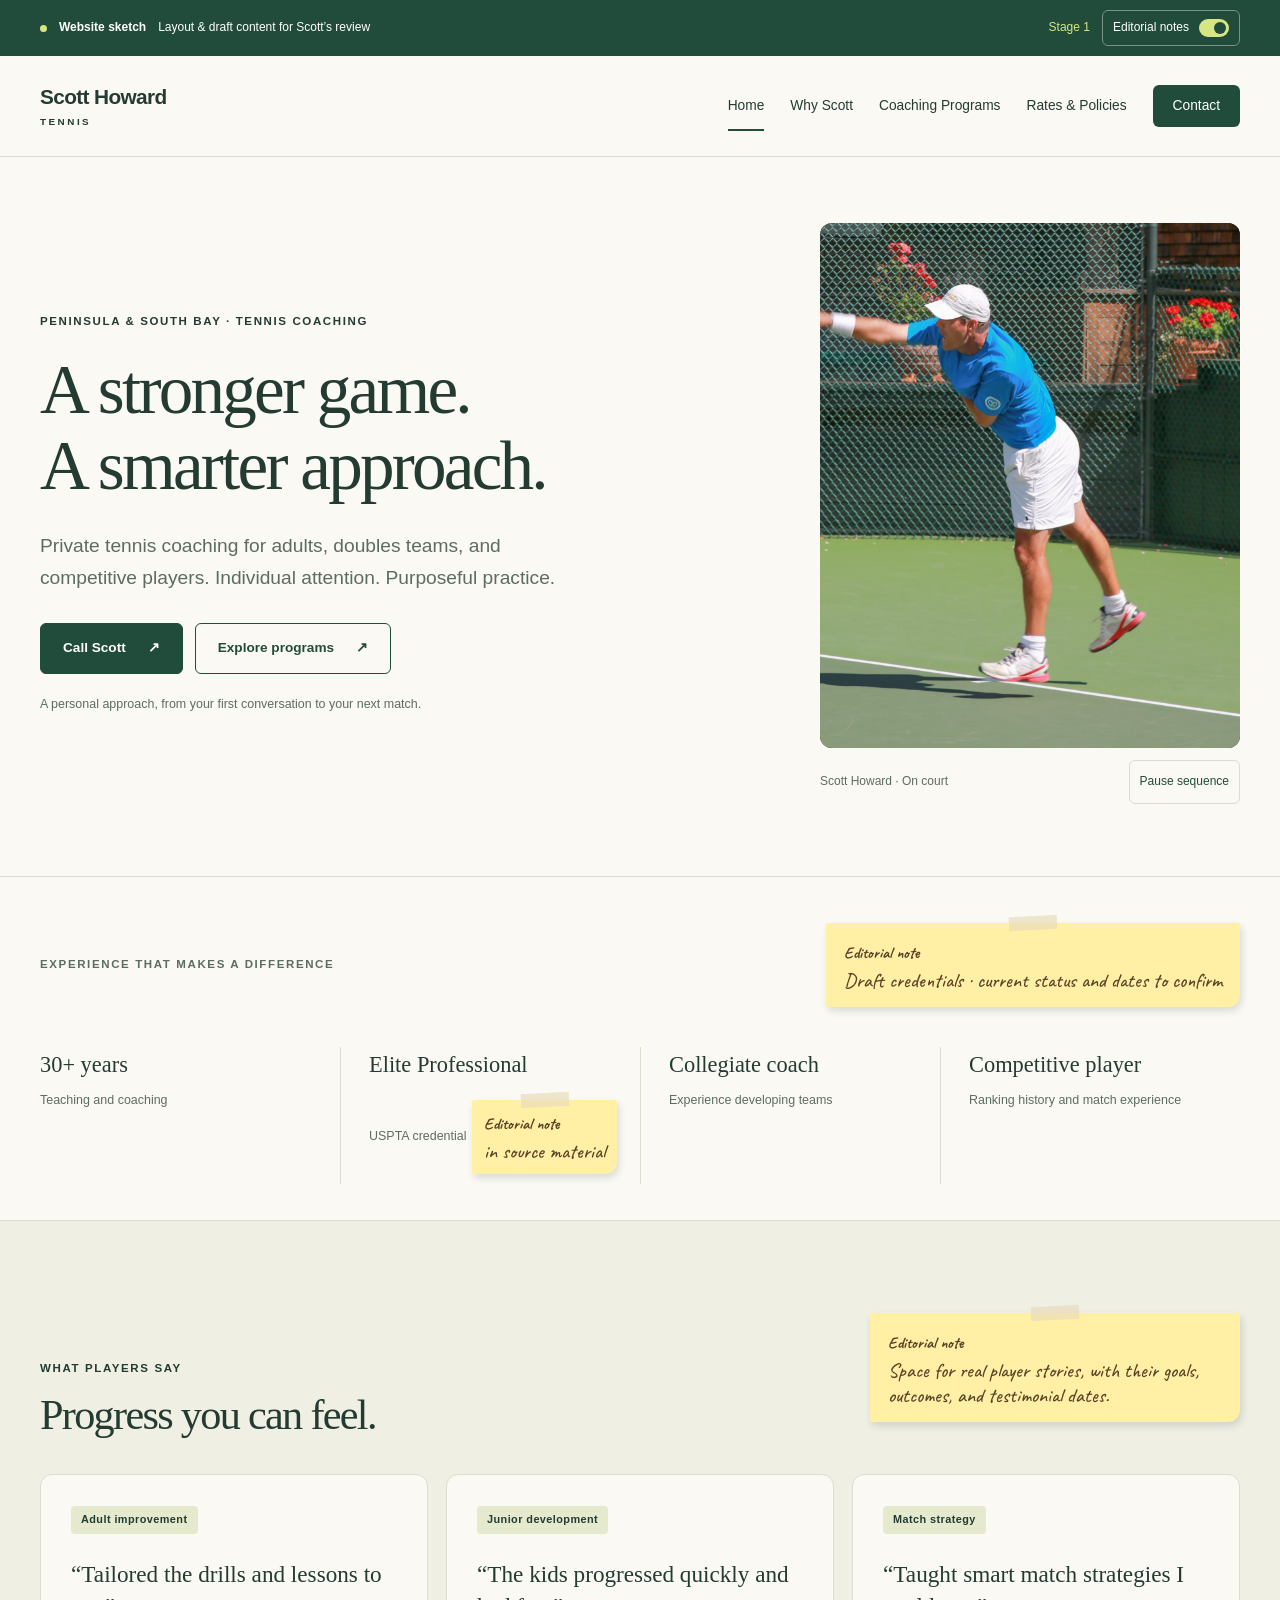
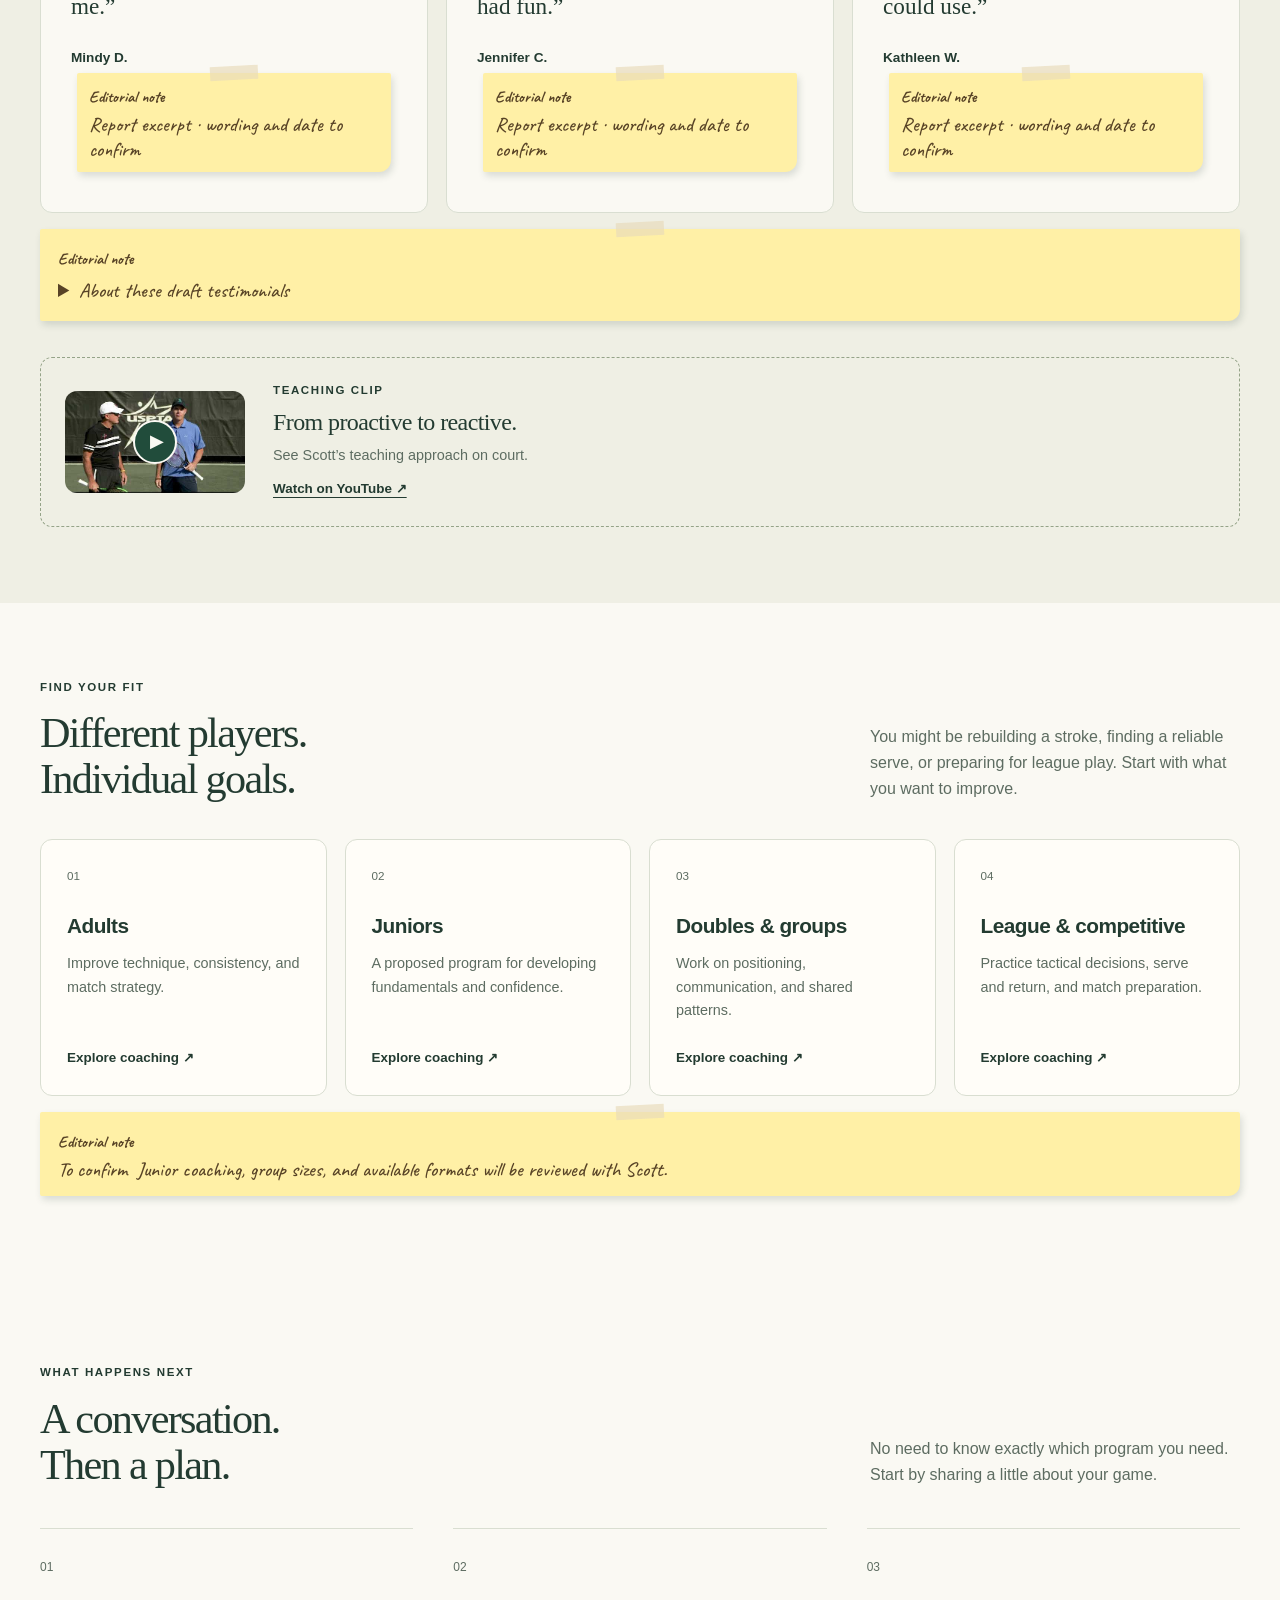
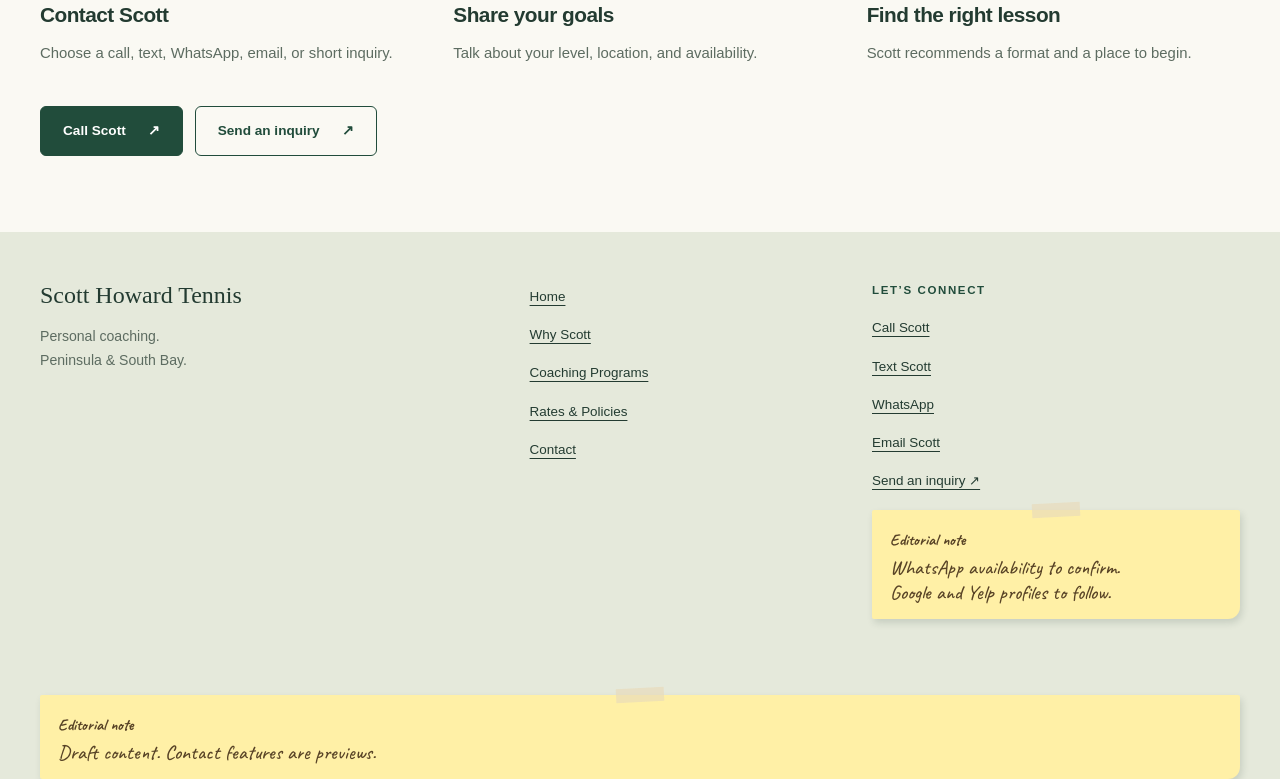
==== site/index.html @ 504ad5d6 "feat: add serve and coaching photo sequences" ====
<!doctype html>
<html lang="en">
<head>
  <meta charset="utf-8">
  <meta name="viewport" content="width=device-width, initial-scale=1">
  <meta name="robots" content="noindex, nofollow">
  <meta name="description" content="Layout preview for Scott Howard Tennis: personal coaching on the Peninsula and South Bay. Draft content for review.">
  <title>Home — Scott Howard Tennis · Preview</title>
  <link rel="icon" href="assets/favicon.svg" type="image/svg+xml">
  <link rel="stylesheet" href="assets/css/styles.css">
  <script src="assets/js/site.js" defer></script>
</head>
<body>
  <a class="skip-link" href="#main">Skip to content</a>
  <aside class="preview-banner" aria-label="Preview status"><div class="container"><span class="preview-dot" aria-hidden="true"></span><strong>Website sketch</strong><span>Layout & draft content for Scott’s review</span><span class="preview-phase">Stage 1</span><button class="editorial-toggle" type="button" aria-pressed="true" aria-label="Show editorial notes" hidden><span>Editorial notes</span><span class="toggle-track" aria-hidden="true"></span></button></div></aside>
  <header class="site-header"><div class="container header-layout"><a class="brand" href="index.html" aria-label="Scott Howard Tennis home"><span>Scott Howard<small>TENNIS</small></span></a><nav class="desktop-nav" aria-label="Main navigation"><a href="index.html" aria-current="page">Home</a><a href="why-scott.html">Why Scott</a><a href="coaching-programs.html">Coaching Programs</a><a href="rates-and-policies.html">Rates & Policies</a><a href="contact.html">Contact</a></nav><details class="mobile-menu"><summary>Menu <span aria-hidden="true">☰</span></summary><nav aria-label="Mobile navigation"><a href="index.html" aria-current="page">Home</a><a href="why-scott.html">Why Scott</a><a href="coaching-programs.html">Coaching Programs</a><a href="rates-and-policies.html">Rates & Policies</a><a href="contact.html">Contact</a></nav></details></div></header>
  <main id="main">
<section class="hero"><div class="container hero-grid"><div class="hero-copy"><p class="eyebrow">Peninsula & South Bay · Tennis coaching</p><h1>A stronger game.<br>A smarter approach.</h1><p class="lead">Private tennis coaching for adults, doubles teams, and competitive players. Individual attention. Purposeful practice.</p><div class="button-row"><a class="button" href="tel:+16502813680">Call Scott<span aria-hidden="true">↗</span></a><a class="button button-secondary" href="coaching-programs.html">Explore programs<span aria-hidden="true">↗</span></a></div><p class="hero-caption">A personal approach, from your first conversation to your next match.</p></div><figure class="photo photo-sequence hero-photo" data-photo-sequence>
  <div class="image-window" role="img" aria-label="Four-photo sequence of Scott Howard’s tennis serve on an outdoor court">
    <img class="is-active" src="assets/images/serve-1.jpg" alt="" aria-hidden="true" width="2148" height="2400" fetchpriority="high">
    <img src="assets/images/serve-2a.jpg" alt="" aria-hidden="true" width="1640" height="2400">
    <img src="assets/images/serve-3.jpg" alt="" aria-hidden="true" width="1838" height="2400">
    <img src="assets/images/serve-4.jpg" alt="" aria-hidden="true" width="2047" height="2400">
  </div>
  <figcaption><span>Scott Howard · On court</span><button class="sequence-toggle" type="button" hidden>Pause sequence</button></figcaption>
</figure></div></section>
<section class="authority-section"><div class="container"><div class="section-heading compact"><p class="eyebrow">Experience that makes a difference</p><p data-editorial-note class="muted small">Draft credentials · current status and dates to confirm</p></div><div class="authority-grid"><div><span class="authority-value">30+ years</span><p>Teaching and coaching</p></div><div><span class="authority-value">Elite Professional</span><p>USPTA credential<span data-editorial-note> in source material</span></p></div><div><span class="authority-value">Collegiate coach</span><p>Experience developing teams</p></div><div><span class="authority-value">Competitive player</span><p>Ranking history and match experience</p></div></div></div></section>
<section class="section section-tinted"><div class="container"><div class="section-heading"><div><p class="eyebrow">What players say</p><h2>Progress you can feel.</h2></div><p data-editorial-note>Space for real player stories, with their goals, outcomes, and testimonial dates.</p></div><div class="card-grid testimonial-grid"><figure class="quote-card"><span class="tag">Adult improvement</span><blockquote>“Tailored the drills and lessons to me.”</blockquote><figcaption>Mindy D. <span data-editorial-note>Report excerpt · wording and date to confirm</span></figcaption></figure><figure class="quote-card"><span class="tag">Junior development</span><blockquote>“The kids progressed quickly and had fun.”</blockquote><figcaption>Jennifer C. <span data-editorial-note>Report excerpt · wording and date to confirm</span></figcaption></figure><figure class="quote-card"><span class="tag">Match strategy</span><blockquote>“Taught smart match strategies I could use.”</blockquote><figcaption>Kathleen W. <span data-editorial-note>Report excerpt · wording and date to confirm</span></figcaption></figure></div><details data-editorial-note class="review-details"><summary>About these draft testimonials</summary><p>These short examples come from the report’s suggested layout. Confirm the original wording, attribution, permission, and dates before publishing them as testimonials. Full stories can be added here.</p></details><section class="video-feature" aria-label="Teaching clip"><div class="video-frame"><a class="video-launch" href="https://www.youtube.com/watch?v=KXY-ha_yjQA" data-video-id="KXY-ha_yjQA" data-video-title="Proactive to reactive — Scott Howard" aria-label="Play Proactive to reactive — Scott Howard"><img src="assets/images/proactive-to-reactive.jpg" alt="" width="480" height="360" loading="lazy"><span class="video-play" aria-hidden="true">▶</span></a></div><div class="video-copy"><p class="eyebrow">Teaching clip</p><h3>From proactive to reactive.</h3><p>See Scott’s teaching approach on court.</p><a class="text-link" href="https://www.youtube.com/watch?v=KXY-ha_yjQA">Watch on YouTube ↗</a></div></section></div></section>
<section class="section"><div class="container"><div class="section-heading"><div><p class="eyebrow">Find your fit</p><h2>Different players.<br>Individual goals.</h2></div><p>You might be rebuilding a stroke, finding a reliable serve, or preparing for league play. Start with what you want to improve.</p></div><div class="card-grid audience-grid"><a class="audience-card" href="coaching-programs.html#adults"><span class="card-number">01</span><h3>Adults</h3><p>Improve technique, consistency, and match strategy.</p><span class="text-link">Explore coaching <span aria-hidden="true">↗</span></span></a><a class="audience-card" href="coaching-programs.html#juniors"><span class="card-number">02</span><h3>Juniors</h3><p>A proposed program for developing fundamentals and confidence.</p><span class="text-link">Explore coaching <span aria-hidden="true">↗</span></span></a><a class="audience-card" href="coaching-programs.html#doubles-groups"><span class="card-number">03</span><h3>Doubles & groups</h3><p>Work on positioning, communication, and shared patterns.</p><span class="text-link">Explore coaching <span aria-hidden="true">↗</span></span></a><a class="audience-card" href="coaching-programs.html#competitive"><span class="card-number">04</span><h3>League & competitive</h3><p>Practice tactical decisions, serve and return, and match preparation.</p><span class="text-link">Explore coaching <span aria-hidden="true">↗</span></span></a></div><p data-editorial-note class="draft-note"><span>To confirm</span> Junior coaching, group sizes, and available formats will be reviewed with Scott.</p></div></section>
<section class="section"><div class="container"><div class="section-heading"><div><p class="eyebrow">What happens next</p><h2>A conversation.<br>Then a plan.</h2></div><p>No need to know exactly which program you need. Start by sharing a little about your game.</p></div><ol class="steps"><li><span class="step-number">01</span><h3>Contact Scott</h3><p>Choose a call, text, WhatsApp, email, or short inquiry.</p></li><li><span class="step-number">02</span><h3>Share your goals</h3><p>Talk about your level, location, and availability.</p></li><li><span class="step-number">03</span><h3>Find the right lesson</h3><p>Scott recommends a format and a place to begin.</p></li></ol><div class="button-row"><a class="button" href="tel:+16502813680">Call Scott<span aria-hidden="true">↗</span></a><a class="button button-secondary" href="contact.html#inquiry">Send an inquiry<span aria-hidden="true">↗</span></a></div></div></section>
</main>
  <footer class="site-footer"><div class="container"><div class="footer-main"><div><a class="footer-brand" href="index.html">Scott Howard Tennis</a><p>Personal coaching.<br>Peninsula & South Bay.</p></div><nav class="footer-nav" aria-label="Footer navigation"><a href="index.html">Home</a><a href="why-scott.html">Why Scott</a><a href="coaching-programs.html">Coaching Programs</a><a href="rates-and-policies.html">Rates & Policies</a><a href="contact.html">Contact</a></nav><div class="footer-contact"><p class="eyebrow">Let’s connect</p><div class="footer-contact-links"><a class="contact-link" href="tel:+16502813680">Call Scott</a><a class="contact-link" href="sms:+16502813680">Text Scott</a><a class="contact-link" href="https://wa.me/16502813680?text=Hi%20Scott%2C%20I%27d%20like%20to%20ask%20about%20tennis%20coaching.%20My%20level%2C%20goals%2C%20preferred%20location%2C%20and%20availability%20are%3A">WhatsApp</a><a class="contact-link" href="mailto:jscottiehoward61@yahoo.com?subject=Tennis%20coaching%20inquiry">Email Scott</a><a href="contact.html#inquiry">Send an inquiry ↗</a></div><p data-editorial-note class="small">WhatsApp availability to confirm.<br>Google and Yelp profiles to follow.</p></div></div><div class="footer-bottom" data-editorial-note><span>Draft content. Contact features are previews.</span></div></div></footer>
</body>
</html>
---- site/assets/css/styles.css ----
:root {
  --paper: #faf9f3;
  --tint: #efefe4;
  --ink: #233b31;
  --green: #214c3b;
  --muted: #5d6c61;
  --line: #d9ded1;
  --lime: #d7e685;
  --draft: #7e5128;
  --radius: 12px;
  --editorial-bar-height: 80px;
}
* { box-sizing: border-box; }
html { scroll-behavior: smooth; scroll-padding-top: calc(var(--editorial-bar-height) + 24px); }
body { margin: 0; background: var(--paper); color: var(--ink); font-family: -apple-system, BlinkMacSystemFont, 'Segoe UI', sans-serif; font-size: 16px; line-height: 1.65; }
a { color: inherit; text-underline-offset: 4px; }
a:hover { text-decoration-thickness: 2px; }
img { display: block; width: 100%; height: auto; }
button, input, select, textarea { font: inherit; }
button, a, summary { -webkit-tap-highlight-color: transparent; }
:focus-visible { outline: 3px solid #527523; outline-offset: 5px; }
h1, h2, h3, p, figure { margin: 0; }
h1, h2, h3 { line-height: 1.1; font-weight: 600; letter-spacing: -.04em; }
h1, h2 { font-family: Georgia, 'Times New Roman', serif; font-weight: 400; }
h1 { font-size: clamp(2.8rem, 5.4vw, 5.25rem); }
h2 { font-size: clamp(2.1rem, 3.3vw, 3.2rem); }
h3 { font-size: 1.3rem; letter-spacing: -.025em; }
p + p { margin-top: 16px; }
p { overflow-wrap: break-word; }
.container { width: min(1200px, calc(100% - 80px)); margin-inline: auto; }
.eyebrow { font-size: .72rem; font-weight: 700; letter-spacing: .14em; text-transform: uppercase; line-height: 1.5; }
.lead { font-size: clamp(1.05rem, 1.6vw, 1.2rem); color: var(--muted); max-width: 560px; }
.small { font-size: .82rem; }
.muted { color: var(--muted); }
.preview-banner { position: sticky; top: 0; z-index: 6; background: var(--green); color: #fff; font-size: .75rem; }
.preview-banner .container { display: flex; flex-wrap: wrap; align-items: center; gap: 12px; padding-block: 10px; }
.preview-dot { width: 7px; height: 7px; border-radius: 50%; background: var(--lime); flex-shrink: 0; }
.preview-phase { margin-left: auto; color: var(--lime); }
.editorial-toggle { display: inline-flex; align-items: center; gap: 10px; min-height: 36px; padding: 6px 10px; border: 1px solid #799385; border-radius: 6px; background: transparent; color: #fff; font-size: .75rem; cursor: pointer; }
.editorial-toggle[hidden] { display: none; }
.editorial-toggle:hover { background: #ffffff14; }
.editorial-toggle:focus-visible { outline-color: var(--lime); }
.toggle-track { display: inline-block; width: 30px; height: 18px; padding: 3px; border-radius: 20px; background: #718176; }
.toggle-track::after { content: ''; display: block; width: 12px; height: 12px; border-radius: 50%; background: #fff; }
.editorial-toggle[aria-pressed="true"] .toggle-track { background: var(--lime); }
.editorial-toggle[aria-pressed="true"] .toggle-track::after { transform: translateX(12px); background: var(--green); }
[data-editorial-placeholder] { display: none; }
html[data-editorial-notes-hidden] [data-editorial-note] { display: none !important; }
html[data-editorial-notes-hidden] [data-editorial-placeholder] { display: inline; }
.site-header { border-bottom: 1px solid var(--line); }
.header-layout { display: flex; align-items: center; justify-content: space-between; gap: 24px; min-height: 100px; }
.brand { display: flex; gap: 12px; align-items: center; text-decoration: none; font-size: 1.3rem; font-weight: 600; letter-spacing: -.03em; line-height: 1.2; }
.brand small { display: block; font-size: .62rem; letter-spacing: .25em; margin-top: 6px; }
.desktop-nav { display: flex; align-items: center; gap: 26px; }
.desktop-nav a { font-size: .86rem; text-decoration: none; padding-block: 12px; }
.desktop-nav a[aria-current] { box-shadow: 0 2px 0 var(--green); }
.desktop-nav a:last-child { background: var(--green); color: #fff; padding: 10px 20px; border-radius: 6px; box-shadow: none; }
.mobile-menu { display: none; }
.hero { padding-block: 66px 72px; }
.hero-grid { display: grid; grid-template-columns: 1fr 1.07fr; gap: 48px; align-items: center; }
.hero-copy h1 { margin-top: 22px; }
.hero-copy .lead { margin-top: 26px; }
.button-row { display: flex; flex-wrap: wrap; gap: 12px; margin-top: 30px; }
.button { display: inline-flex; align-items: center; justify-content: space-between; gap: 22px; padding: 14px 22px; min-height: 48px; border: 1px solid var(--green); border-radius: 6px; background: var(--green); color: #fff; font-size: .85rem; font-weight: 600; text-decoration: none; line-height: 1.5; }
.button:hover { background: #163a2c; }
.button-secondary { color: var(--green); background: transparent; }
.button-secondary:hover { background: var(--tint); }
.hero-caption { font-size: .78rem; color: var(--muted); margin-top: 20px; }
.photo img { border-radius: var(--radius); object-fit: cover; }
.photo figcaption { color: var(--muted); font-size: .75rem; margin-top: 12px; }
/* Stack the photo frames in a fixed window so fading never shifts the layout. */
.hero-photo { --sequence-ratio: 4 / 5; width: 100%; max-width: 420px; justify-self: end; }
.photo-sequence .image-window { position: relative; aspect-ratio: var(--sequence-ratio); overflow: hidden; border-radius: var(--radius); background: #142a20; }
/* Each crop centers Scott's body and preserves the source image's proportions. */
.photo-sequence img {
  position: absolute;
  left: 50%;
  top: 50%;
  width: var(--frame-width);
  height: var(--frame-height);
  max-width: none;
  transform: translate(var(--subject-x), var(--subject-y));
  border-radius: 0;
  opacity: 0;
  transition: opacity .7s ease-in-out;
}
.hero-photo img:nth-child(1) { --frame-width: 159.8214%; --frame-height: 142.8571%; --subject-x: -65%; --subject-y: -58%; }
.hero-photo img:nth-child(2) { --frame-width: 129.4192%; --frame-height: 151.5152%; --subject-x: -60%; --subject-y: -65%; }
.hero-photo img:nth-child(3) { --frame-width: 136.7560%; --frame-height: 142.8571%; --subject-x: -62%; --subject-y: -59%; }
.hero-photo img:nth-child(4) { --frame-width: 148.0758%; --frame-height: 138.8889%; --subject-x: -65%; --subject-y: -50%; }
.coaching-photo { --sequence-ratio: .95; }
.coaching-photo img:nth-child(1) { --frame-width: 158.2905%; --frame-height: 100%; --subject-x: -50%; --subject-y: -50%; }
.coaching-photo img:nth-child(2) { --frame-width: 158.2905%; --frame-height: 100%; --subject-x: -54%; --subject-y: -50%; }
.coaching-photo img:nth-child(3) { --frame-width: 150.0544%; --frame-height: 100%; --subject-x: -55%; --subject-y: -50%; }
.coaching-photo img:nth-child(4) { --frame-width: 158.2905%; --frame-height: 100%; --subject-x: -56%; --subject-y: -50%; }
.photo-sequence img.is-active { opacity: 1; }
.photo-sequence figcaption { display: flex; align-items: center; justify-content: space-between; gap: 12px; }
.sequence-toggle { min-height: 44px; padding: 6px 10px; border: 1px solid var(--line); border-radius: 6px; background: transparent; color: var(--green); font-size: .75rem; cursor: pointer; }
.sequence-toggle:hover { background: var(--tint); }
.sequence-toggle[hidden] { display: none; }
.authority-section { border-block: 1px solid var(--line); padding-block: 30px 36px; }
.section-heading { display: flex; align-items: flex-end; justify-content: space-between; gap: 48px; margin-bottom: 36px; }
.section-heading h2 { margin-top: 14px; }
.section-heading > p { color: var(--muted); max-width: 370px; }
.section-heading.compact { align-items: center; margin-bottom: 24px; }
.section-heading.compact > p { max-width: none; }
.authority-grid { display: grid; grid-template-columns: repeat(4, 1fr); }
.authority-grid > div { border-left: 1px solid var(--line); padding-left: 28px; }
.authority-grid > div:first-child { border: 0; padding-left: 0; }
.authority-value { font-family: Georgia, serif; font-size: 1.4rem; }
.authority-grid p { color: var(--muted); font-size: .78rem; margin-top: 6px; }
.section { padding-block: 76px; }
.section-tinted { background: var(--tint); }
.section-top { padding-top: 16px; }
.card-grid { display: grid; gap: 18px; }
.audience-grid { grid-template-columns: repeat(4, 1fr); }
.audience-card { background: #fffdf8; padding: 26px; border: 1px solid var(--line); border-radius: var(--radius); text-decoration: none; display: flex; flex-direction: column; align-items: flex-start; transition: border-color .15s, background .15s; }
.audience-card:hover { border-color: var(--green); background: #f4f5e9; }
.card-number { font-size: .73rem; color: var(--muted); padding-bottom: 30px; }
.audience-card p { font-size: .9rem; color: var(--muted); margin-top: 14px; margin-bottom: 24px; }
.text-link { font-size: .84rem; font-weight: 600; }
.contact-link { display: inline-flex; align-items: center; min-height: 44px; }
.audience-card .text-link { margin-top: auto; }
.draft-note { font-size: .8rem; color: var(--draft); margin-top: 20px; }
.draft-note > span { font-weight: 700; margin-right: 5px; }
.testimonial-grid { grid-template-columns: repeat(3, 1fr); }
.quote-card { padding: 30px; border: 1px solid var(--line); border-radius: var(--radius); background: var(--paper); }
.tag { display: inline-block; font-size: .68rem; font-weight: 600; letter-spacing: .04em; padding: 5px 10px; border-radius: 4px; background: #e5eacf; }
blockquote { font: 1.45rem/1.4 Georgia, serif; margin: 24px 0; }
.quote-card figcaption { font-size: .85rem; font-weight: 600; }
.quote-card figcaption span { display: block; font-size: .72rem; color: var(--draft); font-weight: 400; margin-top: 4px; }
.review-details { margin-top: 24px; font-size: .84rem; color: var(--muted); }
summary { cursor: pointer; padding-block: 10px; }
.review-details p { max-width: 760px; padding-top: 10px; }
.video-feature { margin-top: 36px; display: grid; grid-template-columns: 180px minmax(0, 1fr); align-items: center; gap: 28px; padding: 24px; border: 1px dashed #95a388; border-radius: var(--radius); }
.video-feature.is-playing { grid-template-columns: minmax(0, 1fr); }
.video-feature > * { min-width: 0; }
.video-frame { width: 100%; position: relative; aspect-ratio: 16 / 9; overflow: hidden; border-radius: var(--radius); background: #142a20; }
.video-feature.is-playing .video-frame { min-height: 200px; }
.video-launch { display: block; width: 100%; height: 100%; }
.video-launch img { width: 100%; height: 100%; object-fit: cover; }
.video-launch:focus-visible { outline-offset: -5px; outline-color: var(--lime); }
.video-play { position: absolute; left: 50%; top: 50%; transform: translate(-50%, -50%); display: grid; place-items: center; width: 44px; height: 44px; border: 2px solid var(--paper); border-radius: 50%; background: var(--green); color: var(--paper); font-size: 1.1rem; padding-left: 3px; }
.video-launch:hover .video-play { background: #163a2c; }
.video-frame iframe { position: absolute; inset: 0; width: 100%; height: 100%; border: 0; }
.video-copy h3 { margin-block: 8px; font: 400 1.5rem/1.2 Georgia, serif; }
.video-copy p:not(.eyebrow) { color: var(--muted); font-size: .9rem; }
.video-copy .text-link { display: inline-block; margin-top: 10px; }
.steps { list-style: none; display: grid; grid-template-columns: repeat(3, 1fr); padding: 0; gap: 40px; margin-block: 40px; }
.steps li { border-top: 1px solid var(--line); padding-top: 24px; }
.step-number { display: inline-block; font-size: .75rem; color: var(--muted); margin-bottom: 26px; }
.steps p { color: var(--muted); font-size: .93rem; margin-top: 14px; }
.cta-section { padding-block: 60px; background: var(--green); color: var(--paper); }
.cta-layout { display: flex; align-items: center; justify-content: space-between; gap: 30px; }
.cta-layout .eyebrow { color: var(--lime); margin-bottom: 14px; }
.cta-layout p:not(.eyebrow) { margin-top: 16px; max-width: 560px; color: #e3e8d9; }
.cta-layout .button { background: var(--lime); color: var(--green); border-color: var(--lime); flex-shrink: 0; }
.page-intro { padding-block: 62px 42px; }
.page-intro h1 { margin-block: 18px 24px; }
.split-layout { display: grid; grid-template-columns: 1fr 1fr; gap: 64px; align-items: center; }
.split-layout .photo img { aspect-ratio: 1.1; }
.prose h2 { margin-block: 16px 24px; }
.prose > p { color: var(--muted); }
.prose .draft-note { color: var(--draft); }
.check-list { padding-left: 20px; margin-block: 24px; }
.check-list li { margin-block: 8px; }
.check-list li::marker { color: #628242; }
.timeline-item { display: grid; grid-template-columns: 1fr 1.35fr; gap: 64px; padding-block: 30px; border-top: 1px solid #cdd4c4; }
.timeline-item h3 { margin-top: 14px; font-size: 1.6rem; font-family: Georgia, serif; font-weight: 400; }
.timeline-item p { color: var(--muted); }
.timeline-item .text-link { display: inline-block; margin-top: 14px; }
.program-overview { display: grid; grid-template-columns: .9fr 1.1fr; gap: 30px; align-items: start; }
.program-overview .audience-grid { grid-template-columns: repeat(2, 1fr); }
.program-overview .audience-card { padding: 22px; }
.program-overview .card-number { padding-bottom: 14px; }
.program-detail { display: grid; grid-template-columns: 1fr 1.1fr; gap: 80px; padding-block: 44px; border-top: 1px solid #cdd4c4; scroll-margin-top: 24px; }
.program-detail:first-child { padding-top: 0; border-top: 0; }
.program-detail:last-child { padding-bottom: 0; }
.program-detail h2 { margin-top: 18px; max-width: 390px; }
.program-detail .button { margin-top: 24px; }
.notice { padding: 16px 20px; border-left: 3px solid #b39758; background: #f3eedc; color: #6e552d; font-size: .86rem; margin-bottom: 30px; }
.rates-grid { grid-template-columns: repeat(2, 1fr); gap: 24px; }
.info-card { padding: 32px; border: 1px solid var(--line); border-radius: var(--radius); background: #fffdf8; }
.info-card h2 { font-size: 2rem; margin-block: 16px 24px; }
.info-card > p:not(.eyebrow) { color: var(--muted); }
.info-card h3 + p { margin-top: 12px; }
.payment-alternatives { margin-bottom: 16px; }
.payment-alternatives p { color: var(--muted); }
.rate-list { margin: 0; }
.rate-list > div { display: grid; grid-template-columns: minmax(0, 1fr) auto; gap: 4px 16px; padding-block: 14px; border-top: 1px solid var(--line); font-size: .9rem; }
.rate-list dd { margin: 0; color: var(--draft); }
.rate-list .rate-subtext { grid-column: 1 / -1; color: var(--muted); font-size: .75rem; }
.plain-list { padding-left: 20px; color: var(--muted); }
.plain-list li { margin-bottom: 8px; }
.contact-methods { display: grid; grid-template-columns: repeat(4, 1fr); gap: 16px; margin-bottom: 24px; }
.contact-method { padding: 24px; border: 1px solid var(--line); border-radius: var(--radius); }
.contact-method h2 { font-size: 1.8rem; margin-block: 18px 14px; }
.contact-method p:not(.eyebrow) { color: var(--muted); font-size: .88rem; margin-bottom: 20px; }
.contact-layout { display: grid; grid-template-columns: 1.2fr .8fr; gap: 64px; align-items: start; }
.contact-layout h2 { margin-block: 14px 20px; }
.contact-layout > div > p:not(.eyebrow) { color: var(--muted); }
.contact-photo img { max-height: 760px; object-position: center top; }
.form-preview { margin-top: 28px; }
.form-preview .draft-note { margin-bottom: 24px; }
fieldset { border: 0; padding: 0; margin: 0; min-width: 0; }
.form-grid { display: grid; grid-template-columns: repeat(2, 1fr); gap: 20px; }
.contact-fields { display: grid; gap: 20px; }
.form-grid > *, .contact-layout > * { min-width: 0; }
.form-wide { grid-column: 1 / -1; }
.interest-select-control { position: relative; min-width: 0; }
.interest-select-summary { display: none; }
.form-select-help { margin-top: 8px; font-size: .75rem; color: var(--muted); }
select[multiple] { padding: 6px; }
select[multiple] option { padding: 8px; }
label { display: block; font-size: .8rem; font-weight: 600; margin-bottom: 8px; }
input, select, textarea { width: 100%; min-height: 48px; padding: 12px 14px; border: 1px solid #bac3b0; border-radius: 5px; background: var(--paper); font-size: .86rem; color: var(--ink); }
input:disabled, select:disabled, textarea:disabled { opacity: 1; -webkit-text-fill-color: var(--muted); }
.form-preview .button:disabled { margin-top: 24px; opacity: .55; cursor: not-allowed; }
.form-preview .button:disabled:hover { background: var(--green); }
.site-footer { background: #e5e9db; padding-top: 50px; }
.footer-main { display: grid; grid-template-columns: 1.2fr .8fr 1fr; gap: 48px; padding-bottom: 44px; }
.footer-brand { font: 1.5rem Georgia, serif; text-decoration: none; }
.footer-main p { font-size: .88rem; color: var(--muted); margin-top: 14px; }
.footer-nav, .footer-contact-links { display: flex; flex-direction: column; align-items: flex-start; gap: 8px; font-size: .84rem; }
.footer-nav a, .footer-contact-links a { padding-block: 4px; min-height: 0; }
.footer-contact-links { margin-top: 14px; }
.footer-contact p.eyebrow { margin-top: 0; font-size: .72rem; color: var(--green); }
.footer-contact p.small { font-size: .73rem; }
.footer-bottom { display: flex; justify-content: space-between; gap: 24px; border-top: 1px solid #cad2be; padding-block: 20px; font-size: .73rem; color: var(--muted); }
.skip-link { position: absolute; left: 16px; top: -100px; z-index: 10; background: var(--lime); padding: 14px; }
.skip-link:focus { top: 12px; }
.visually-hidden { position: absolute; width: 1px; height: 1px; overflow: hidden; clip-path: inset(50%); white-space: nowrap; }
@media (max-width: 1050px) {
  .container { width: min(1200px, calc(100% - 48px)); }
  .desktop-nav { gap: 16px; }
  .desktop-nav a { font-size: .78rem; }
  .hero-grid { gap: 30px; }

  .audience-grid { grid-template-columns: repeat(2, 1fr); }
  .contact-methods { grid-template-columns: repeat(2, 1fr); }
  .split-layout, .contact-layout { gap: 36px; }
}
@media (max-width: 780px) {
  .interest-select-control.has-selection-summary select {
    position: absolute;
    inset: 0;
    z-index: 1;
    height: 100%;
    opacity: 0;
    cursor: pointer;
  }
  .interest-select-control.has-selection-summary .interest-select-summary {
    display: flex;
    align-items: center;
    gap: 12px;
    min-height: 48px;
    padding: 12px 14px;
    border: 1px solid #bac3b0;
    border-radius: 5px;
    background: var(--paper);
    color: var(--ink);
    font-size: .86rem;
    pointer-events: none;
  }
  .interest-select-summary-text { flex: 1; min-width: 0; overflow: hidden; white-space: nowrap; text-overflow: ellipsis; }
  .interest-select-arrow { flex-shrink: 0; }
  .interest-select-control.has-selection-summary:focus-within .interest-select-summary { outline: 3px solid #527523; outline-offset: 5px; }
  .form-select-help { display: none; }
  .desktop-nav { display: none; }
  .header-layout { min-height: 84px; position: relative; }
  .mobile-menu { display: block; }
  .mobile-menu summary { list-style: none; display: flex; gap: 12px; align-items: center; padding: 12px; font-size: .85rem; }
  .mobile-menu summary::-webkit-details-marker { display: none; }
  .mobile-menu nav { position: absolute; right: 0; left: 0; top: calc(100% - 2px); z-index: 5; background: var(--paper); border: 1px solid var(--line); border-radius: 8px; box-shadow: 0 12px 24px #233b311a; padding: 12px; }
  .mobile-menu nav a { display: block; padding: 12px 14px; text-decoration: none; }
  .mobile-menu nav a[aria-current] { background: var(--tint); border-radius: 4px; }
  .hero { padding-block: 42px; }
  .hero-grid, .split-layout, .program-overview, .program-detail, .contact-layout { grid-template-columns: 1fr; gap: 32px; }
  .hero-copy h1 { margin-top: 16px; }
  .hero-photo { max-width: 380px; justify-self: center; }
  .authority-grid { grid-template-columns: repeat(2, 1fr); gap: 24px; }
  .authority-grid > div { padding-left: 16px; }
  .authority-grid > div:nth-child(odd) { border: 0; padding-left: 0; }
  .section { padding-block: 48px; }
  .section-top { padding-top: 12px; }
  .section-heading { align-items: flex-start; flex-direction: column; gap: 20px; margin-bottom: 28px; }
  .section-heading > p { max-width: 560px; }
  .section-heading.compact { align-items: flex-start; gap: 8px; }
  .testimonial-grid, .steps { grid-template-columns: 1fr; }
  .video-feature { grid-template-columns: 120px minmax(0, 1fr); gap: 20px; padding: 20px; }
  .steps { gap: 24px; margin-block: 30px; }
  .step-number { margin-bottom: 14px; }
  .steps p { max-width: 500px; }
  .cta-layout { flex-direction: column; align-items: flex-start; }
  .cta-section { padding-block: 42px; }
  .page-intro { padding-block: 42px 30px; }
  .split-layout .photo img { aspect-ratio: 1.4; }
  .timeline-item { grid-template-columns: 1fr; gap: 18px; }
  .program-detail { padding-block: 36px; }
  .program-detail h2 { max-width: 560px; }
  .rates-grid { grid-template-columns: 1fr; }
  .contact-photo { max-width: 440px; }
  .footer-main { grid-template-columns: 1fr 1fr; gap: 32px; }
  .footer-contact { grid-column: 1 / -1; }
  .footer-bottom { flex-direction: column; gap: 6px; }
}
@media (max-width: 480px) {
  .container { width: calc(100% - 36px); }
  .preview-banner .container { gap: 8px; flex-wrap: wrap; padding-block: 8px; }
  .preview-banner .container > span:not([class]) { flex-basis: calc(100% - 20px); padding-left: 15px; order: 2; }
  .preview-phase { font-size: .68rem; }
  .editorial-toggle { margin-left: auto; min-height: 44px; }
  h1 { font-size: 2.65rem; }
  .audience-grid, .program-overview .audience-grid, .contact-methods { grid-template-columns: 1fr; }
  .audience-card { padding: 24px; }
  .card-number { padding-bottom: 18px; }
  .button-row .button { flex-grow: 1; }
  .authority-value { font-size: 1.15rem; }
  .quote-card, .info-card { padding: 24px; }
  .form-grid, .footer-main { grid-template-columns: 1fr; }
  .video-feature { grid-template-columns: 84px minmax(0, 1fr); gap: 16px; padding: 18px; }
  .video-copy h3 { font-size: 1.2rem; }
  .video-play { width: 32px; height: 32px; font-size: .8rem; }
  .footer-contact { grid-column: auto; }
}
@media (prefers-reduced-motion: reduce) {
  html { scroll-behavior: auto; }
  * { transition: none !important; }
}

/* Editorial commentary uses a shared sticky-note treatment, including inline notes. */
@font-face {
  font-family: 'Caveat';
  src: url('../fonts/Caveat.ttf') format('truetype');
  font-style: normal;
  font-weight: 400 700;
  font-display: swap;
}
[data-editorial-note] {
  position: relative;
  max-width: 100%;
  margin-block: 16px;
  padding: 20px 18px 14px;
  border: 0;
  border-radius: 2px 2px 12px 2px;
  background: #fff0a6;
  box-shadow: 2px 4px 7px #233b3126;
  color: #584326 !important;
  font: 500 1.25rem/1.25 'Caveat', 'Bradley Hand', cursive !important;
  letter-spacing: normal;
  text-transform: none;
  overflow-wrap: anywhere;
}
[data-editorial-note]::before {
  content: 'Editorial note';
  display: block;
  margin-bottom: 5px;
  font-size: 1rem;
  font-weight: 700;
}
[data-editorial-note]::after {
  content: '';
  position: absolute;
  top: -7px;
  left: calc(50% - 24px);
  width: 48px;
  height: 14px;
  background: #e9dcbaaa;
  transform: rotate(-3deg);
  pointer-events: none;
}
span[data-editorial-note] { display: inline-block; vertical-align: middle; margin: 10px 6px; padding: 14px 12px 10px; }
[data-editorial-note] > p, [data-editorial-note] > span { color: inherit; font: inherit; }
[data-editorial-note] > summary { padding-block: 4px; }
.footer-bottom[data-editorial-note] { display: block; margin-bottom: 0; }
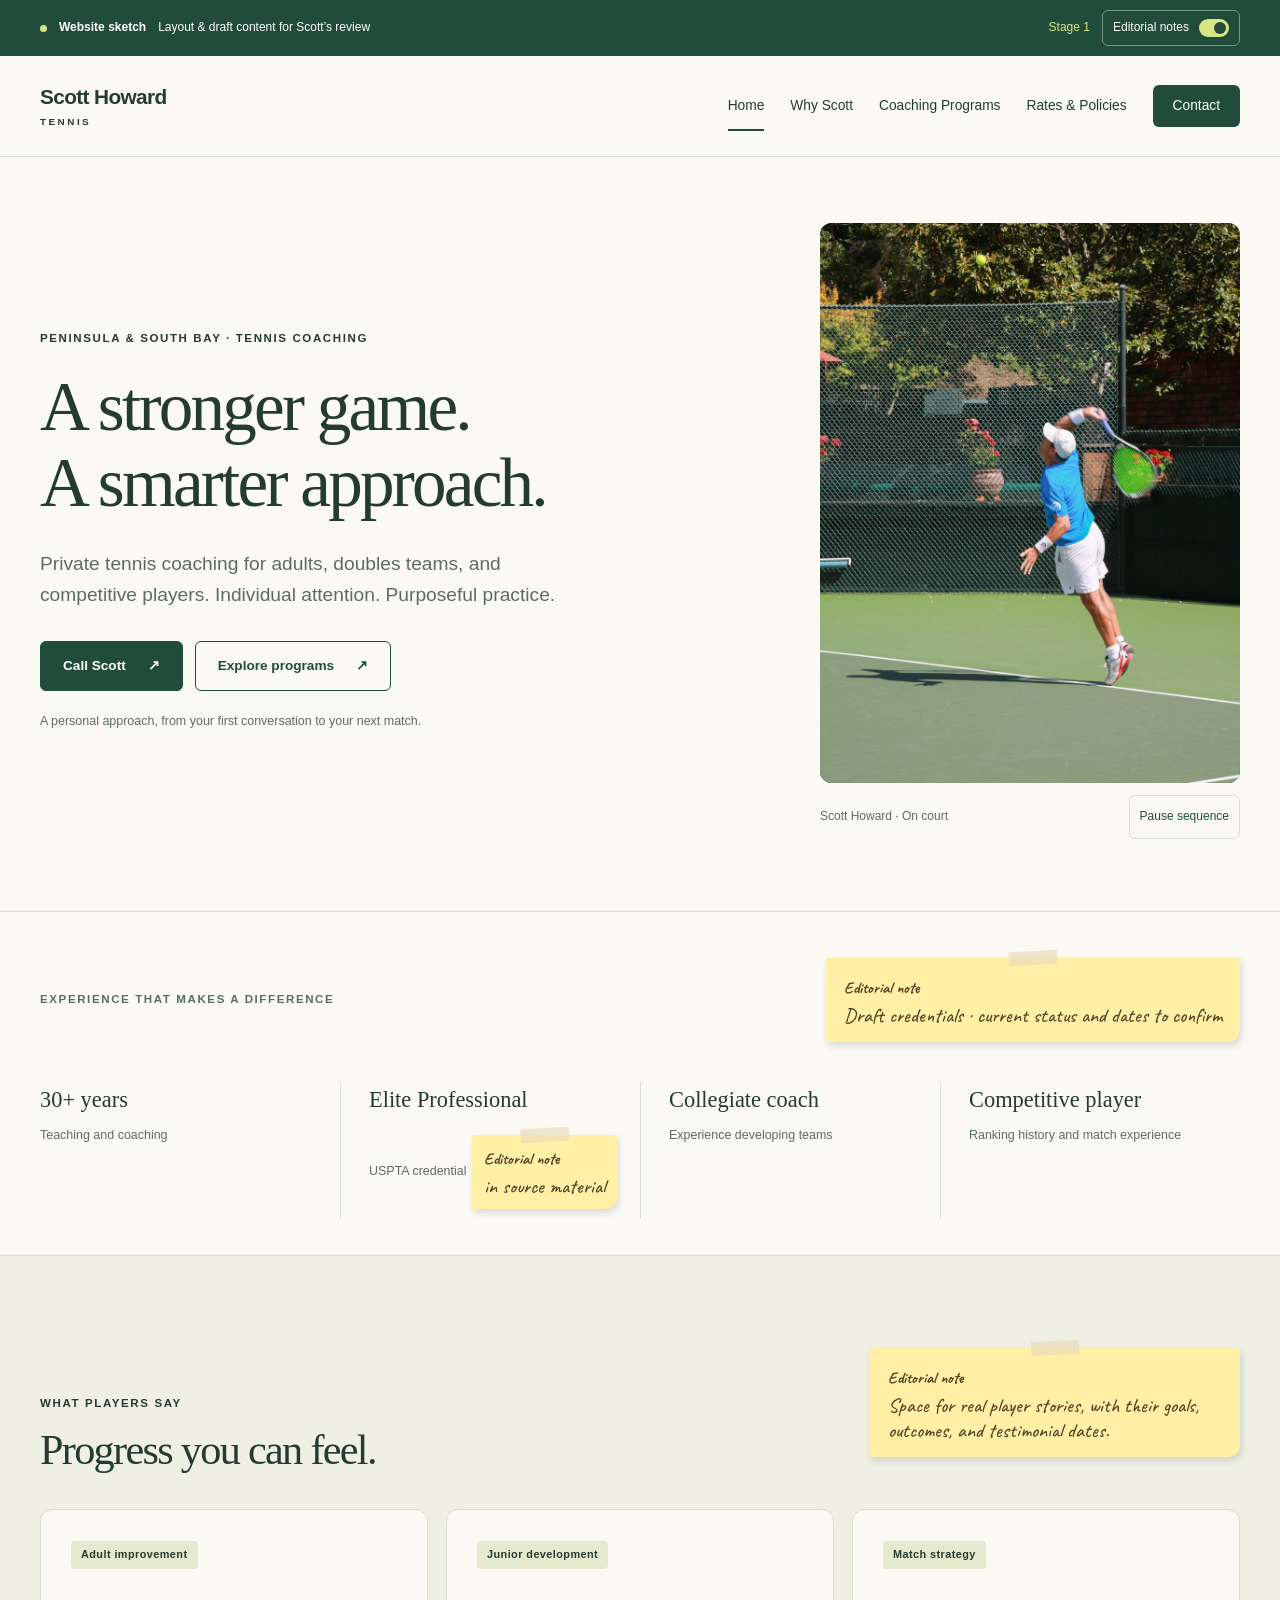
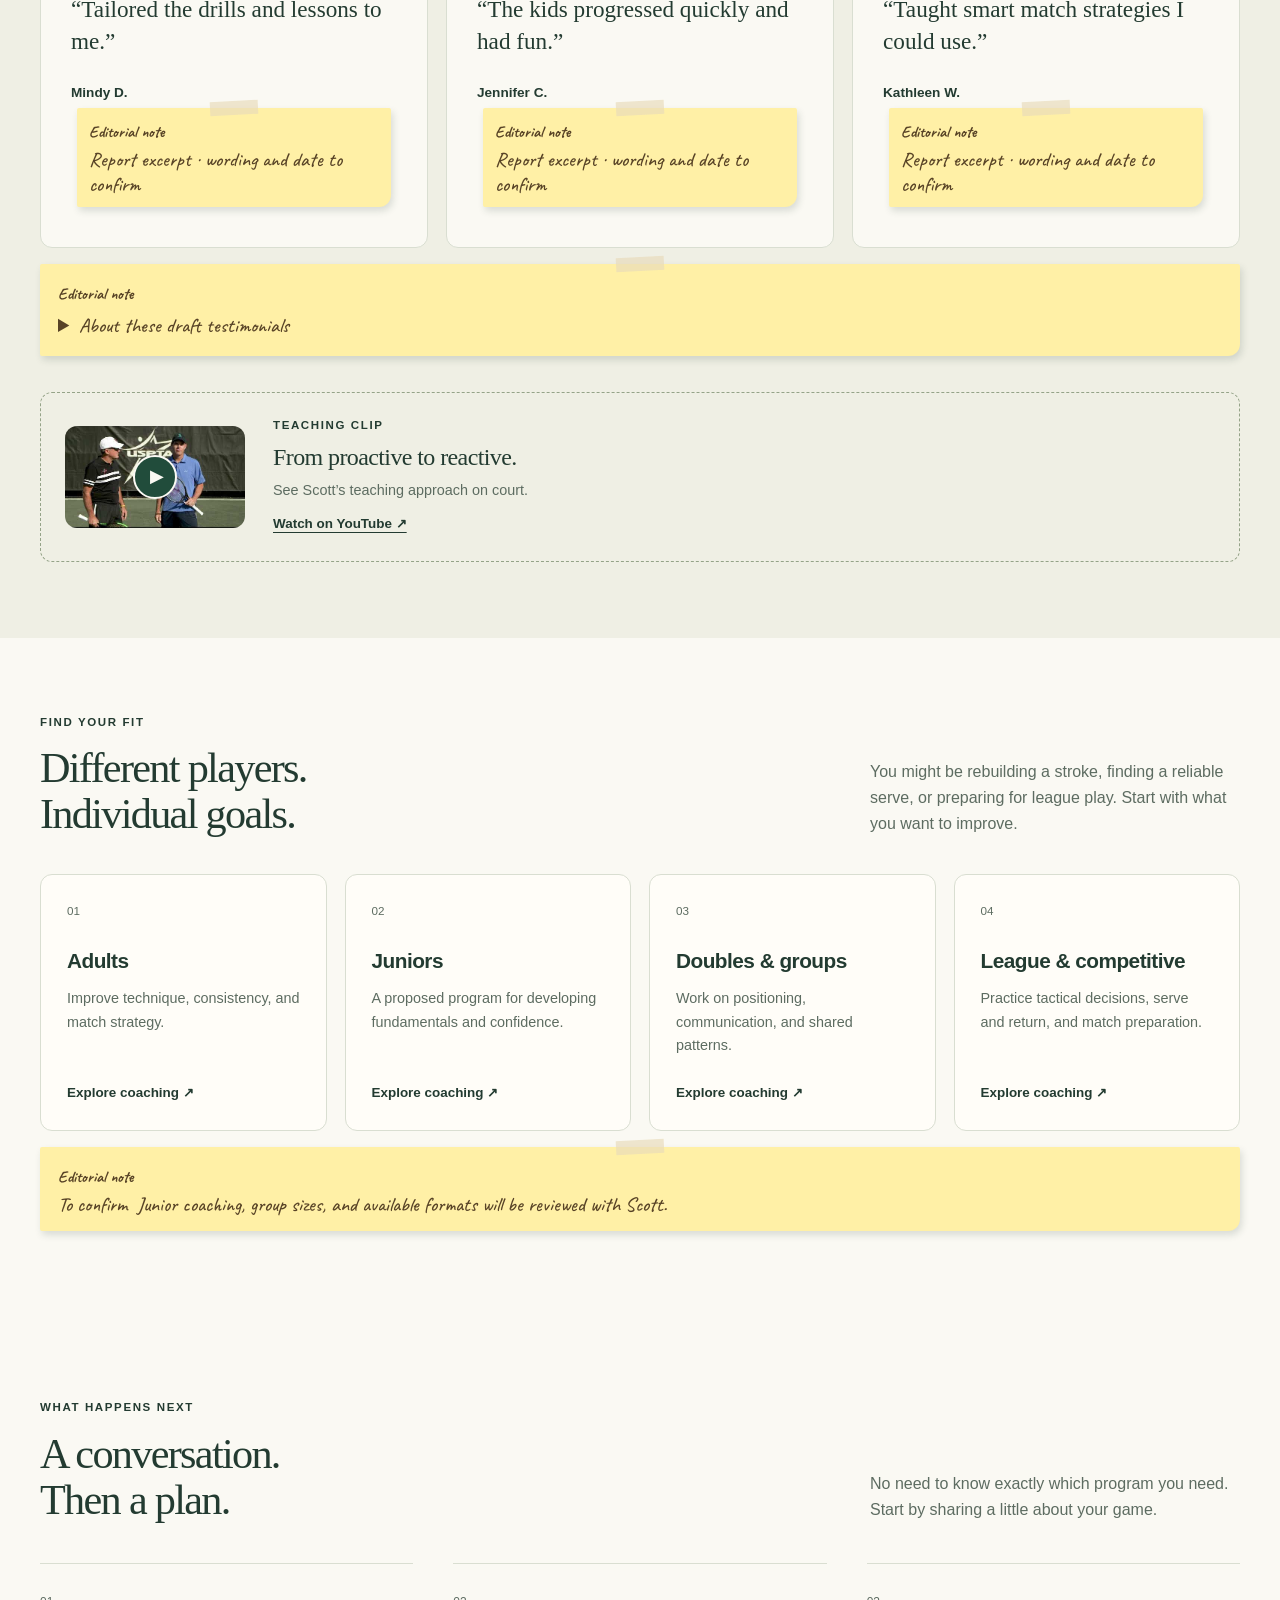
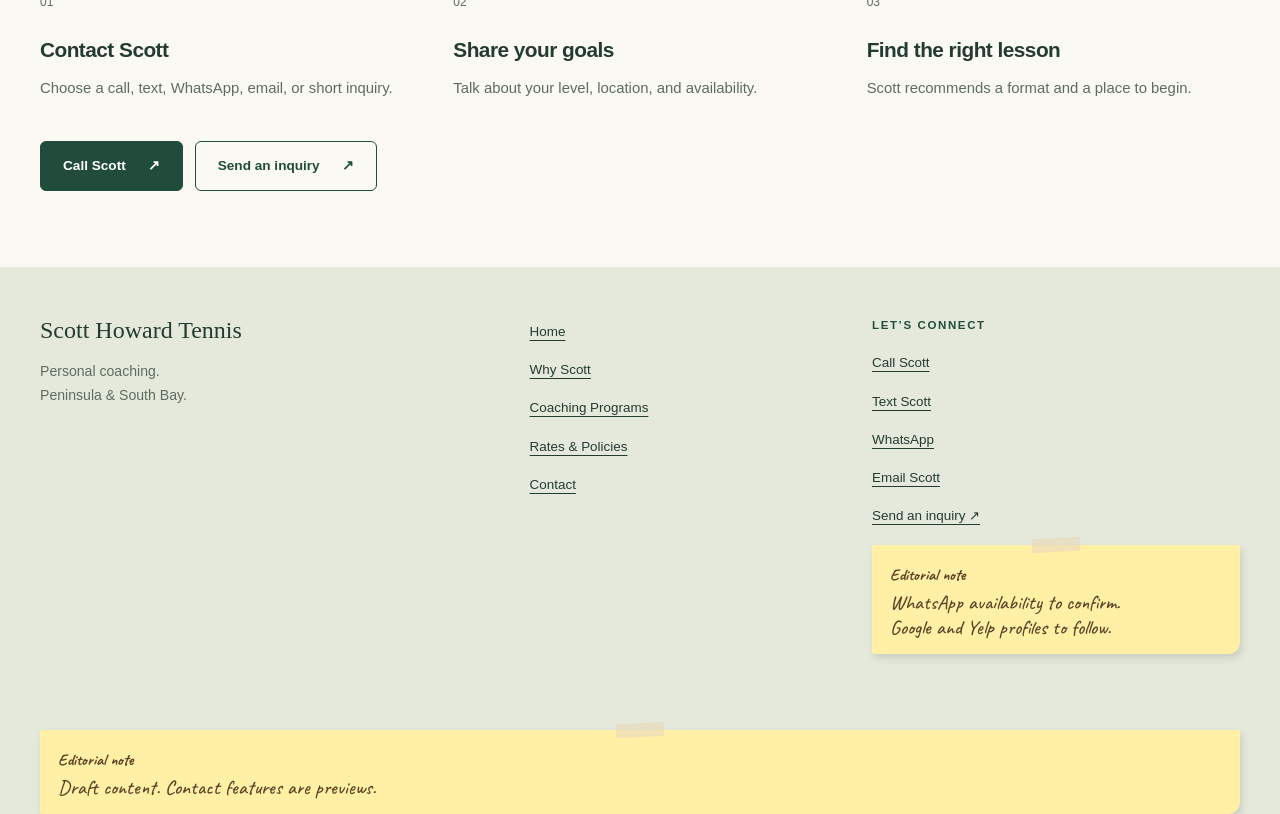
==== commit fb4bfe6a: "fix: preserve full serving poses and correct photo order" ====
--- a/site/index.html
+++ b/site/index.html
@@ -17,9 +17,9 @@
   <main id="main">
 <section class="hero"><div class="container hero-grid"><div class="hero-copy"><p class="eyebrow">Peninsula & South Bay · Tennis coaching</p><h1>A stronger game.<br>A smarter approach.</h1><p class="lead">Private tennis coaching for adults, doubles teams, and competitive players. Individual attention. Purposeful practice.</p><div class="button-row"><a class="button" href="tel:+16502813680">Call Scott<span aria-hidden="true">↗</span></a><a class="button button-secondary" href="coaching-programs.html">Explore programs<span aria-hidden="true">↗</span></a></div><p class="hero-caption">A personal approach, from your first conversation to your next match.</p></div><figure class="photo photo-sequence hero-photo" data-photo-sequence>
   <div class="image-window" role="img" aria-label="Four-photo sequence of Scott Howard’s tennis serve on an outdoor court">
-    <img class="is-active" src="assets/images/serve-1.jpg" alt="" aria-hidden="true" width="2148" height="2400" fetchpriority="high">
-    <img src="assets/images/serve-2a.jpg" alt="" aria-hidden="true" width="1640" height="2400">
-    <img src="assets/images/serve-3.jpg" alt="" aria-hidden="true" width="1838" height="2400">
+    <img class="is-active" src="assets/images/serve-1.jpg" alt="" aria-hidden="true" width="1838" height="2400" fetchpriority="high">
+    <img src="assets/images/serve-2.jpg" alt="" aria-hidden="true" width="1640" height="2400">
+    <img src="assets/images/serve-3.jpg" alt="" aria-hidden="true" width="2148" height="2400">
     <img src="assets/images/serve-4.jpg" alt="" aria-hidden="true" width="2047" height="2400">
   </div>
   <figcaption><span>Scott Howard · On court</span><button class="sequence-toggle" type="button" hidden>Pause sequence</button></figcaption>
--- a/site/assets/css/styles.css
+++ b/site/assets/css/styles.css
@@ -69,7 +69,7 @@
 .photo img { border-radius: var(--radius); object-fit: cover; }
 .photo figcaption { color: var(--muted); font-size: .75rem; margin-top: 12px; }
 /* Stack the photo frames in a fixed window so fading never shifts the layout. */
-.hero-photo { --sequence-ratio: 4 / 5; width: 100%; max-width: 420px; justify-self: end; }
+.hero-photo { --sequence-ratio: 3 / 4; width: 100%; max-width: 420px; justify-self: end; }
 .photo-sequence .image-window { position: relative; aspect-ratio: var(--sequence-ratio); overflow: hidden; border-radius: var(--radius); background: #142a20; }
 /* Each crop centers Scott's body and preserves the source image's proportions. */
 .photo-sequence img {
@@ -84,10 +84,11 @@
   opacity: 0;
   transition: opacity .7s ease-in-out;
 }
-.hero-photo img:nth-child(1) { --frame-width: 159.8214%; --frame-height: 142.8571%; --subject-x: -65%; --subject-y: -58%; }
-.hero-photo img:nth-child(2) { --frame-width: 129.4192%; --frame-height: 151.5152%; --subject-x: -60%; --subject-y: -65%; }
-.hero-photo img:nth-child(3) { --frame-width: 136.7560%; --frame-height: 142.8571%; --subject-x: -62%; --subject-y: -59%; }
-.hero-photo img:nth-child(4) { --frame-width: 148.0758%; --frame-height: 138.8889%; --subject-x: -65%; --subject-y: -50%; }
+/* Wider serve crops include extended arms, rackets, and feet with edge clearance. */
+.hero-photo img:nth-child(1) { --frame-width: 102.1111%; --frame-height: 100.0000%; --subject-x: -50%; --subject-y: -50%; }
+.hero-photo img:nth-child(2) { --frame-width: 101.2346%; --frame-height: 111.1111%; --subject-x: -50%; --subject-y: -49%; }
+.hero-photo img:nth-child(3) { --frame-width: 121.7687%; --frame-height: 102.0408%; --subject-x: -46%; --subject-y: -50%; }
+.hero-photo img:nth-child(4) { --frame-width: 113.7222%; --frame-height: 100.0000%; --subject-x: -50%; --subject-y: -50%; }
 .coaching-photo { --sequence-ratio: .95; }
 .coaching-photo img:nth-child(1) { --frame-width: 158.2905%; --frame-height: 100%; --subject-x: -50%; --subject-y: -50%; }
 .coaching-photo img:nth-child(2) { --frame-width: 158.2905%; --frame-height: 100%; --subject-x: -54%; --subject-y: -50%; }
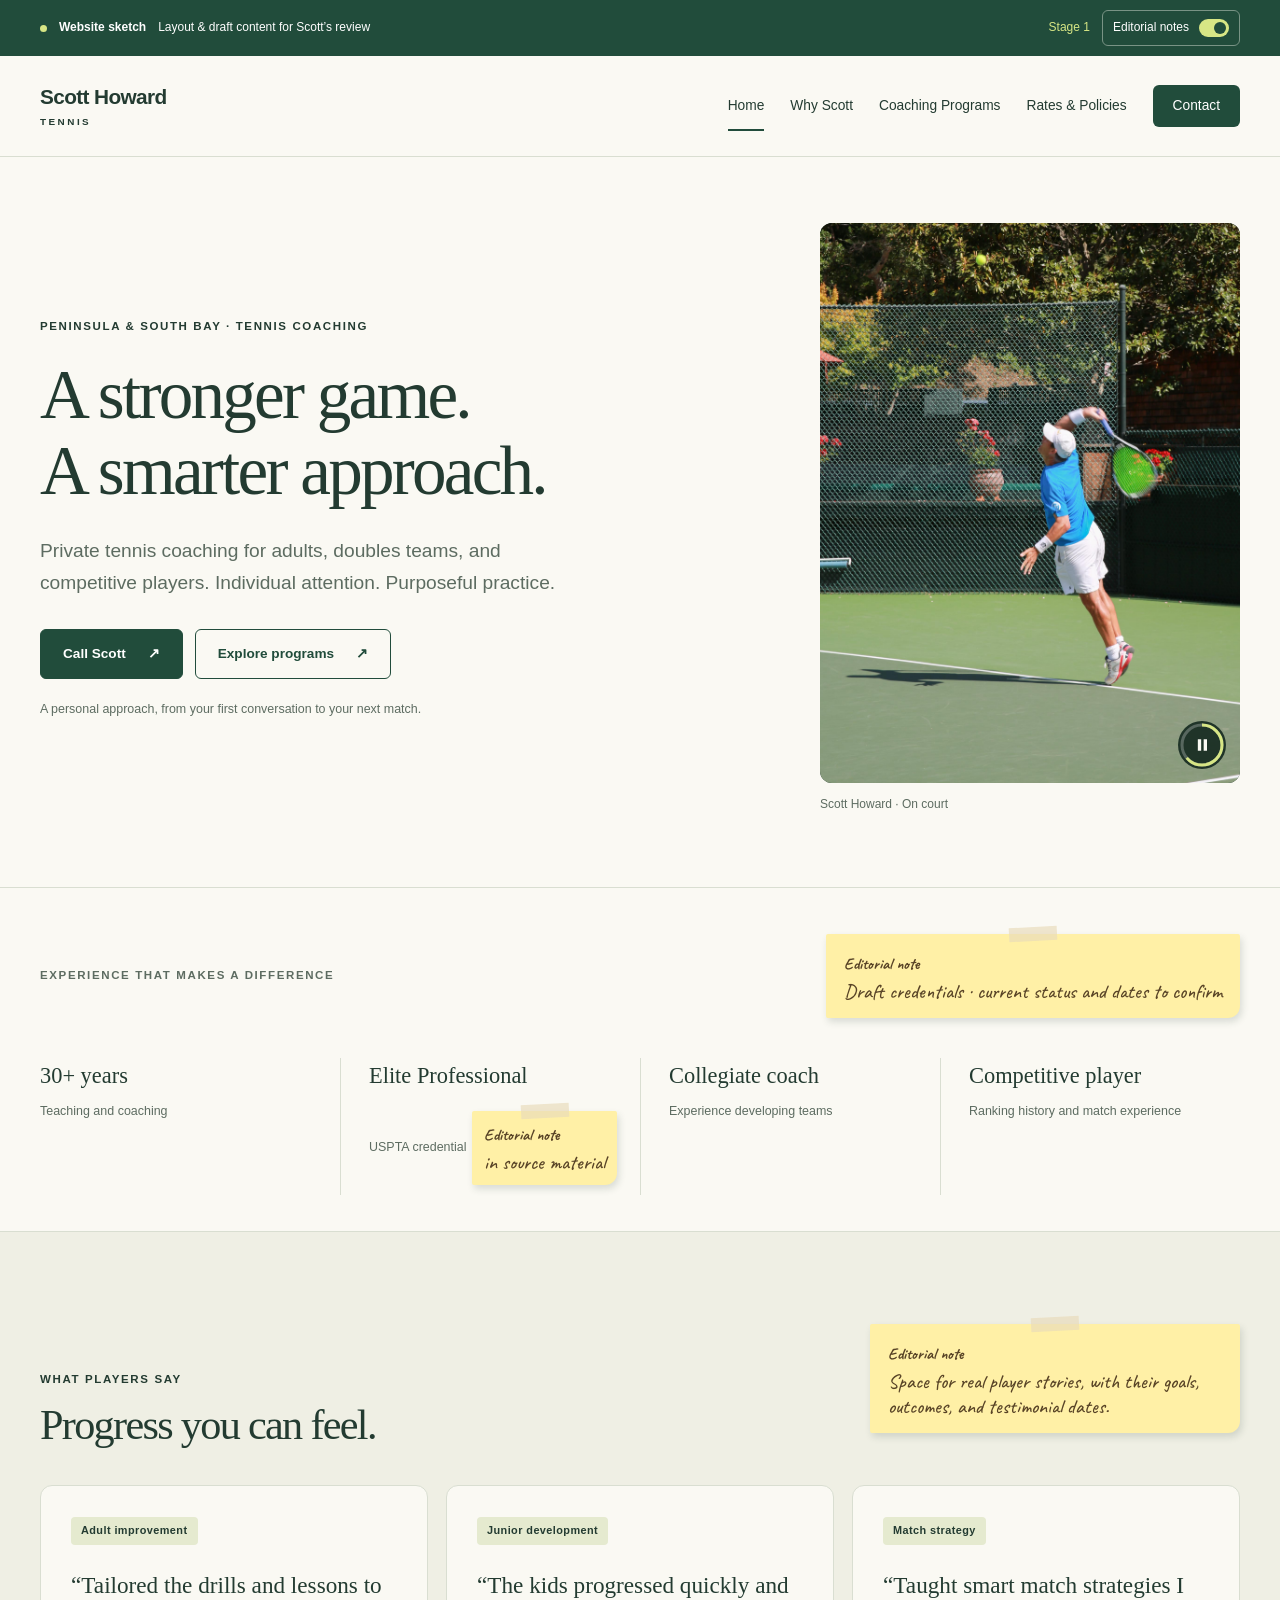
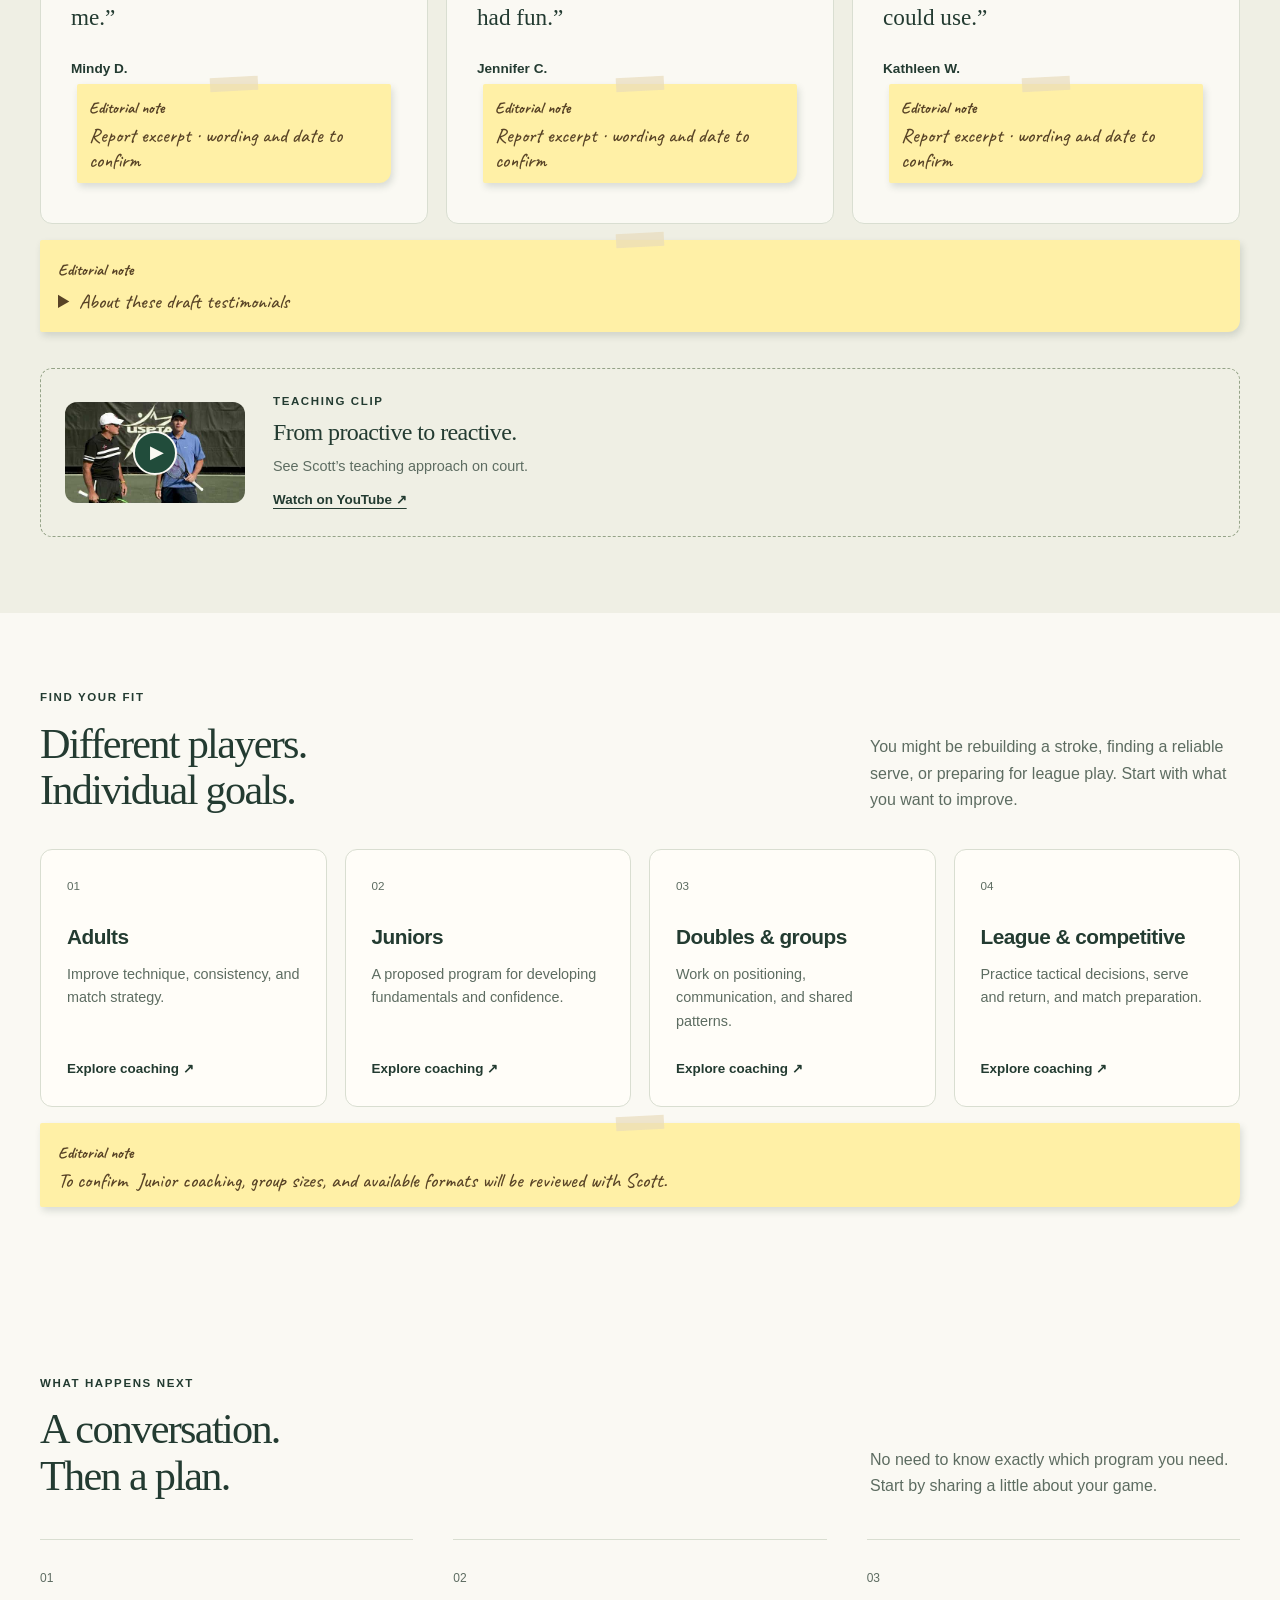
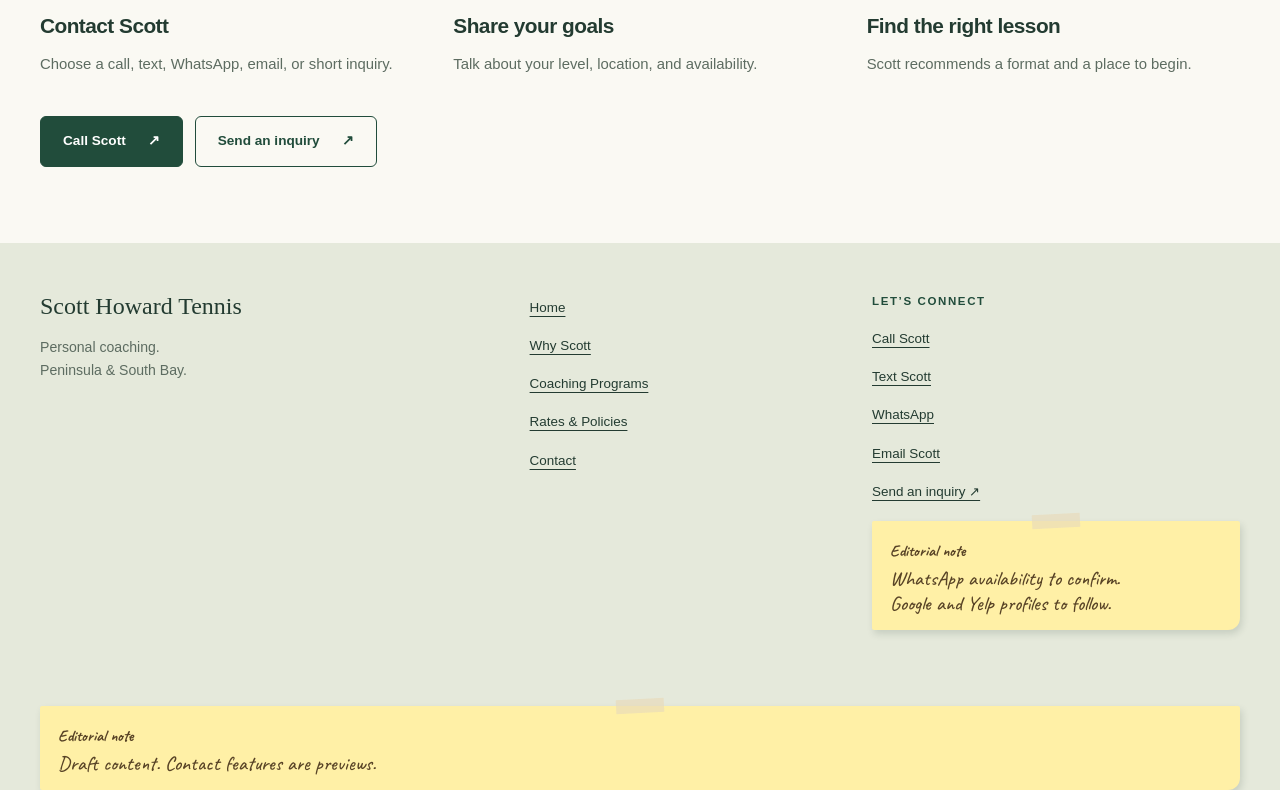
==== commit 768169c1: "feat: add photo progress overlays with pause controls" ====
--- a/site/index.html
+++ b/site/index.html
@@ -21,8 +21,16 @@
     <img src="assets/images/serve-2.jpg" alt="" aria-hidden="true" width="1640" height="2400">
     <img src="assets/images/serve-3.jpg" alt="" aria-hidden="true" width="2148" height="2400">
     <img src="assets/images/serve-4.jpg" alt="" aria-hidden="true" width="2047" height="2400">
+    <button class="sequence-toggle" type="button" aria-label="Pause photo sequence" hidden>
+      <svg class="sequence-ring" viewBox="0 0 48 48" aria-hidden="true">
+        <circle class="sequence-ring-track" cx="24" cy="24" r="20"></circle>
+        <circle class="sequence-ring-fill" cx="24" cy="24" r="20" pathLength="100" stroke-dasharray="100 100" stroke-dashoffset="100"></circle>
+      </svg>
+      <svg class="sequence-icon sequence-icon-pause" viewBox="0 0 24 24" aria-hidden="true"><path d="M7 5h4v14H7zM14 5h4v14h-4z"></path></svg>
+      <svg class="sequence-icon sequence-icon-play" viewBox="0 0 24 24" aria-hidden="true"><path d="M8 5v14l11-7z"></path></svg>
+    </button>
   </div>
-  <figcaption><span>Scott Howard · On court</span><button class="sequence-toggle" type="button" hidden>Pause sequence</button></figcaption>
+  <figcaption>Scott Howard · On court</figcaption>
 </figure></div></section>
 <section class="authority-section"><div class="container"><div class="section-heading compact"><p class="eyebrow">Experience that makes a difference</p><p data-editorial-note class="muted small">Draft credentials · current status and dates to confirm</p></div><div class="authority-grid"><div><span class="authority-value">30+ years</span><p>Teaching and coaching</p></div><div><span class="authority-value">Elite Professional</span><p>USPTA credential<span data-editorial-note> in source material</span></p></div><div><span class="authority-value">Collegiate coach</span><p>Experience developing teams</p></div><div><span class="authority-value">Competitive player</span><p>Ranking history and match experience</p></div></div></div></section>
 <section class="section section-tinted"><div class="container"><div class="section-heading"><div><p class="eyebrow">What players say</p><h2>Progress you can feel.</h2></div><p data-editorial-note>Space for real player stories, with their goals, outcomes, and testimonial dates.</p></div><div class="card-grid testimonial-grid"><figure class="quote-card"><span class="tag">Adult improvement</span><blockquote>“Tailored the drills and lessons to me.”</blockquote><figcaption>Mindy D. <span data-editorial-note>Report excerpt · wording and date to confirm</span></figcaption></figure><figure class="quote-card"><span class="tag">Junior development</span><blockquote>“The kids progressed quickly and had fun.”</blockquote><figcaption>Jennifer C. <span data-editorial-note>Report excerpt · wording and date to confirm</span></figcaption></figure><figure class="quote-card"><span class="tag">Match strategy</span><blockquote>“Taught smart match strategies I could use.”</blockquote><figcaption>Kathleen W. <span data-editorial-note>Report excerpt · wording and date to confirm</span></figcaption></figure></div><details data-editorial-note class="review-details"><summary>About these draft testimonials</summary><p>These short examples come from the report’s suggested layout. Confirm the original wording, attribution, permission, and dates before publishing them as testimonials. Full stories can be added here.</p></details><section class="video-feature" aria-label="Teaching clip"><div class="video-frame"><a class="video-launch" href="https://www.youtube.com/watch?v=KXY-ha_yjQA" data-video-id="KXY-ha_yjQA" data-video-title="Proactive to reactive — Scott Howard" aria-label="Play Proactive to reactive — Scott Howard"><img src="assets/images/proactive-to-reactive.jpg" alt="" width="480" height="360" loading="lazy"><span class="video-play" aria-hidden="true">▶</span></a></div><div class="video-copy"><p class="eyebrow">Teaching clip</p><h3>From proactive to reactive.</h3><p>See Scott’s teaching approach on court.</p><a class="text-link" href="https://www.youtube.com/watch?v=KXY-ha_yjQA">Watch on YouTube ↗</a></div></section></div></section>
--- a/site/assets/css/styles.css
+++ b/site/assets/css/styles.css
@@ -95,10 +95,31 @@
 .coaching-photo img:nth-child(3) { --frame-width: 150.0544%; --frame-height: 100%; --subject-x: -55%; --subject-y: -50%; }
 .coaching-photo img:nth-child(4) { --frame-width: 158.2905%; --frame-height: 100%; --subject-x: -56%; --subject-y: -50%; }
 .photo-sequence img.is-active { opacity: 1; }
-.photo-sequence figcaption { display: flex; align-items: center; justify-content: space-between; gap: 12px; }
-.sequence-toggle { min-height: 44px; padding: 6px 10px; border: 1px solid var(--line); border-radius: 6px; background: transparent; color: var(--green); font-size: .75rem; cursor: pointer; }
-.sequence-toggle:hover { background: var(--tint); }
+.sequence-toggle {
+  position: absolute;
+  right: 14px;
+  bottom: 14px;
+  z-index: 1;
+  display: grid;
+  place-items: center;
+  width: 48px;
+  height: 48px;
+  padding: 0;
+  border: 0;
+  border-radius: 50%;
+  background: #142a20e6;
+  color: var(--paper);
+  cursor: pointer;
+}
+.sequence-toggle:hover { background: var(--green); }
+.sequence-toggle:focus-visible { outline-color: var(--lime); outline-offset: 3px; }
 .sequence-toggle[hidden] { display: none; }
+.sequence-ring { position: absolute; inset: 0; width: 100%; height: 100%; transform: rotate(-90deg); fill: none; stroke-width: 3; }
+.sequence-ring-track { stroke: #ffffff40; }
+.sequence-ring-fill { stroke: var(--lime); }
+.sequence-icon { width: 20px; height: 20px; fill: currentColor; }
+.sequence-icon-play, .sequence-toggle.is-paused .sequence-icon-pause { display: none; }
+.sequence-toggle.is-paused .sequence-icon-play { display: block; }
 .authority-section { border-block: 1px solid var(--line); padding-block: 30px 36px; }
 .section-heading { display: flex; align-items: flex-end; justify-content: space-between; gap: 48px; margin-bottom: 36px; }
 .section-heading h2 { margin-top: 14px; }
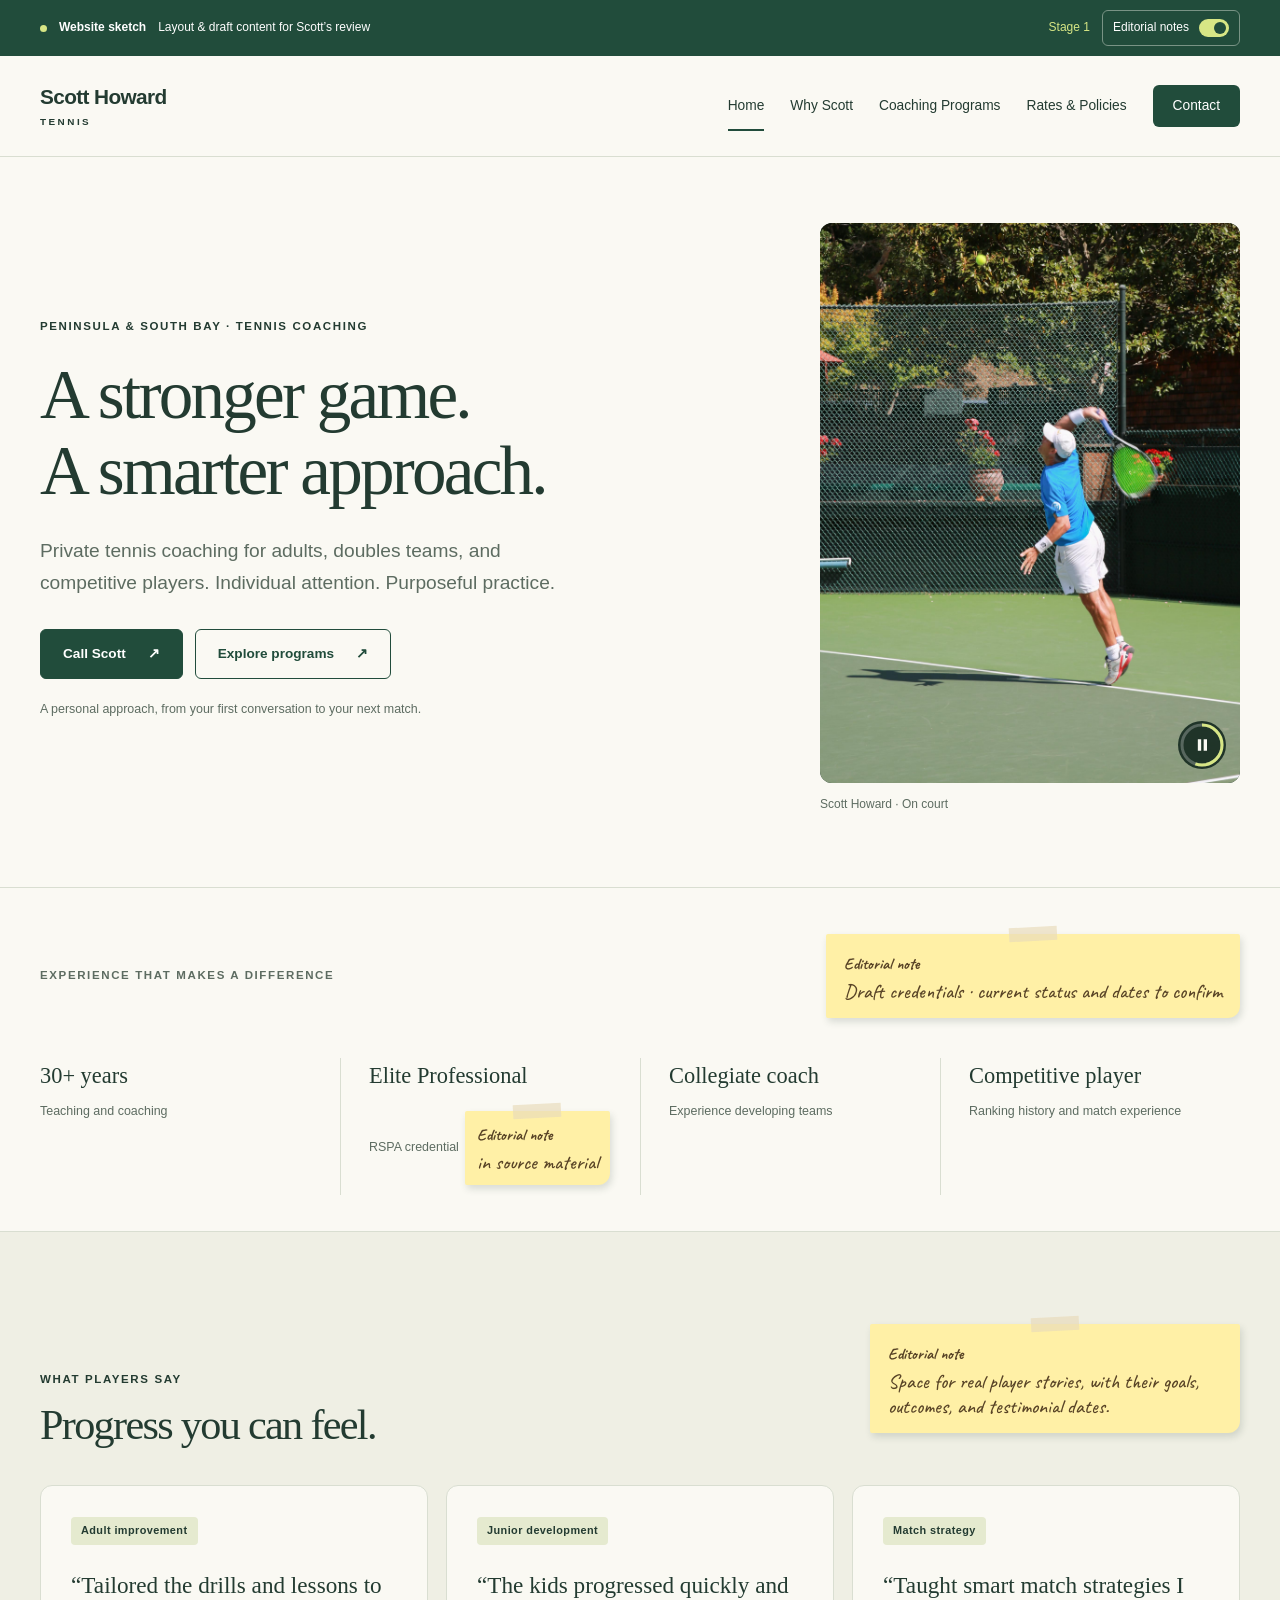
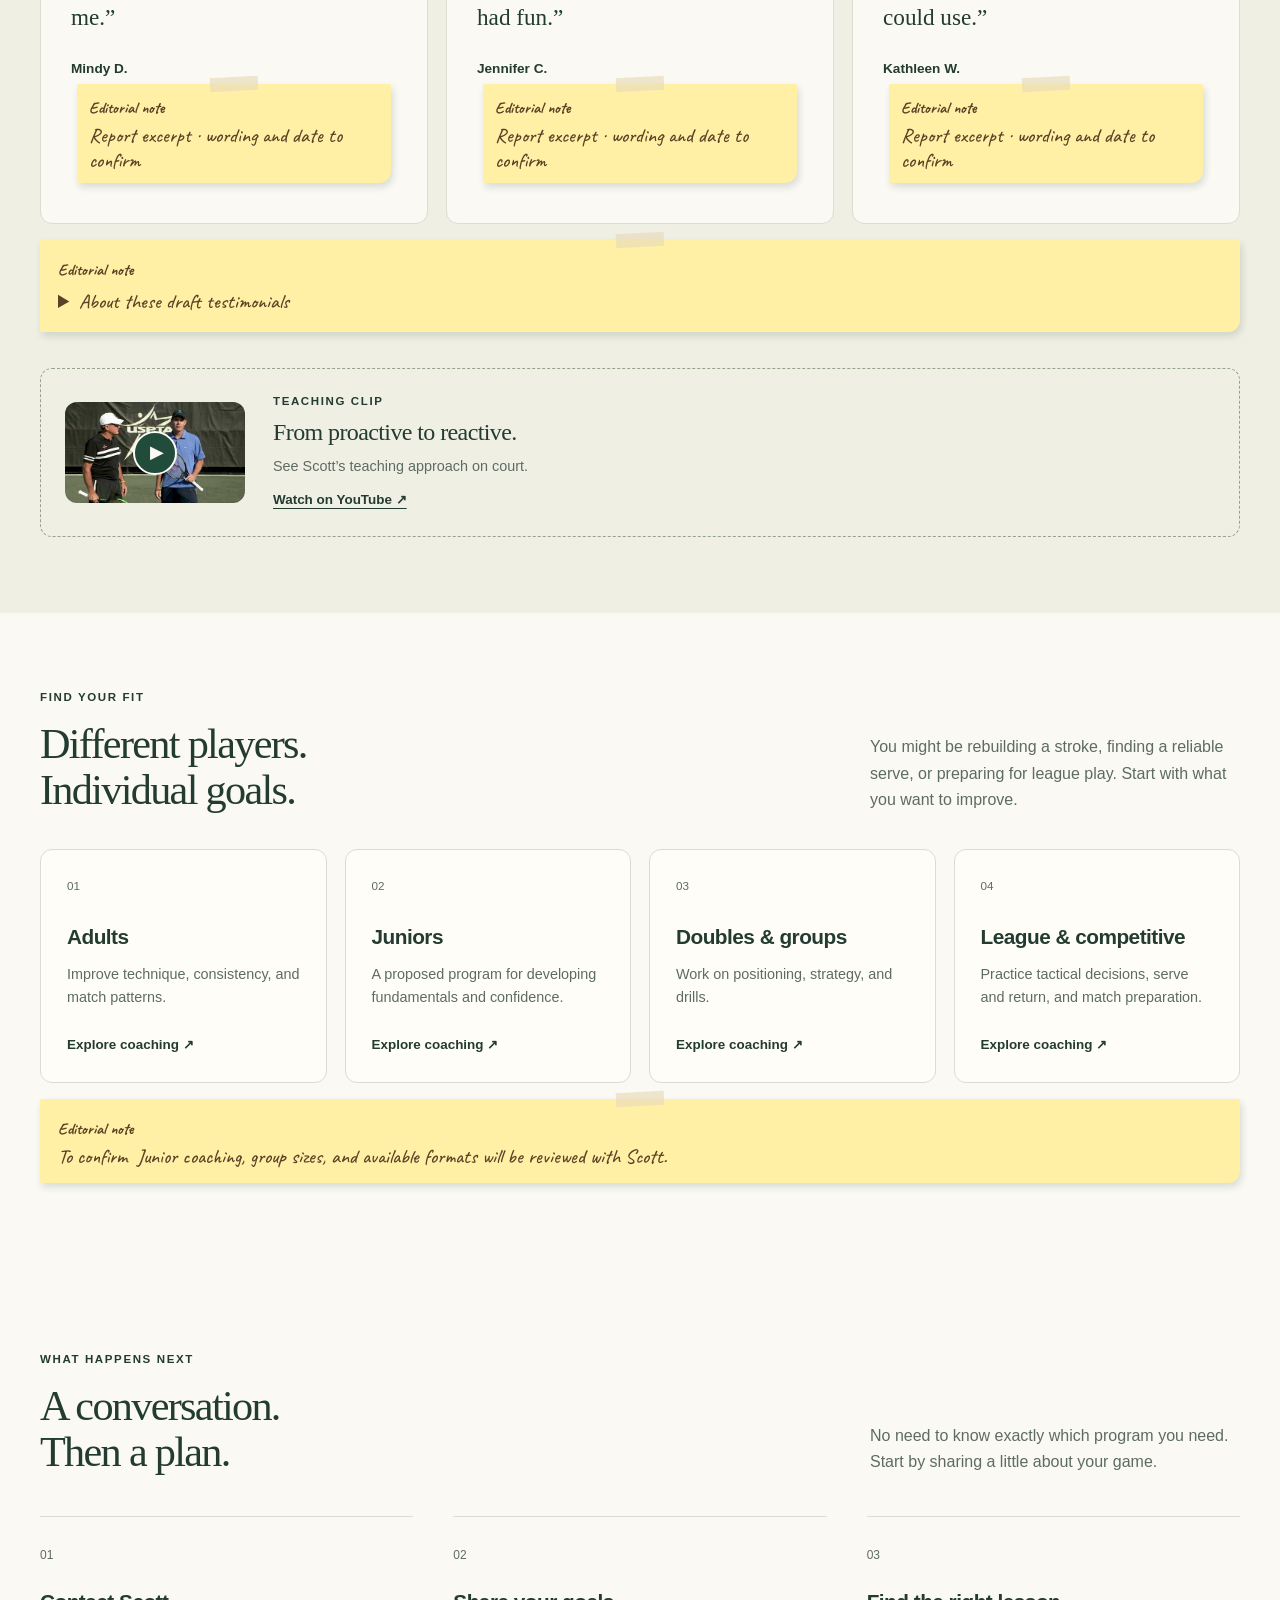
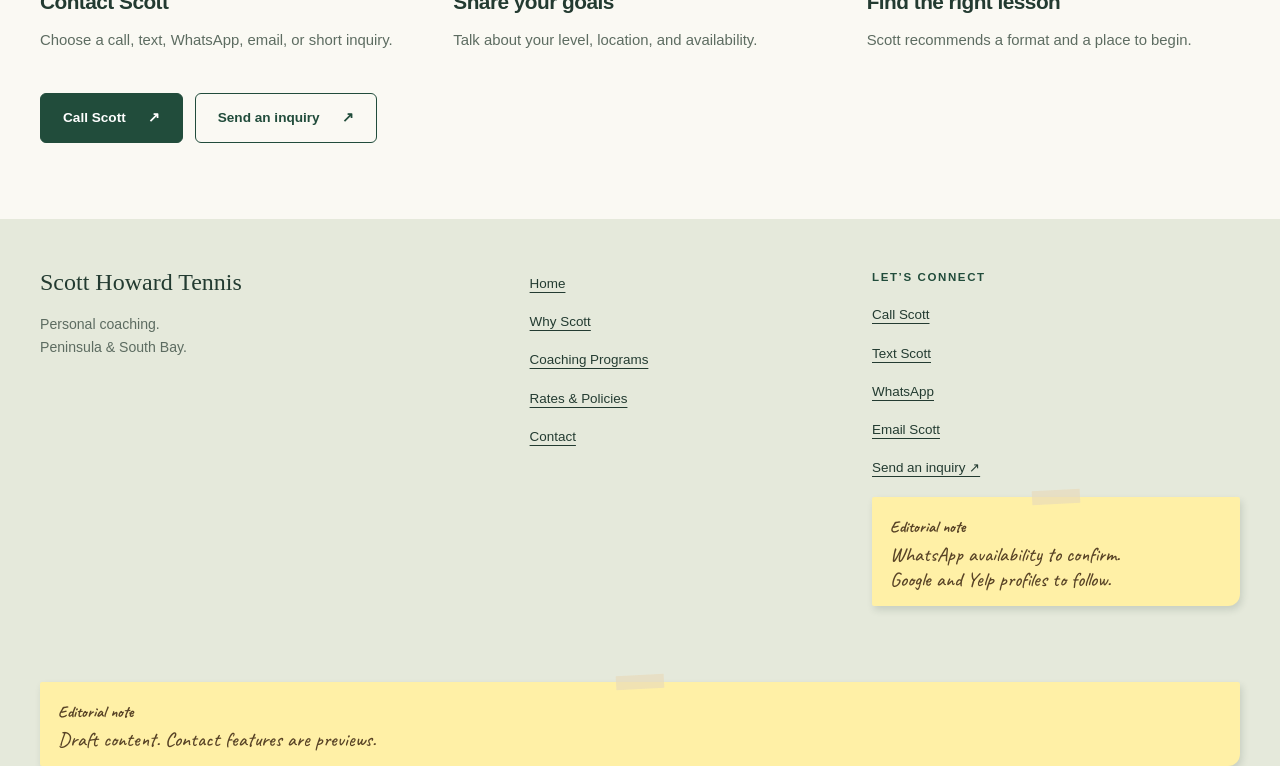
==== commit 9fdbc5a1: "feat: update coaching content and simplify rates cards" ====
--- a/site/index.html
+++ b/site/index.html
@@ -32,9 +32,9 @@
   </div>
   <figcaption>Scott Howard · On court</figcaption>
 </figure></div></section>
-<section class="authority-section"><div class="container"><div class="section-heading compact"><p class="eyebrow">Experience that makes a difference</p><p data-editorial-note class="muted small">Draft credentials · current status and dates to confirm</p></div><div class="authority-grid"><div><span class="authority-value">30+ years</span><p>Teaching and coaching</p></div><div><span class="authority-value">Elite Professional</span><p>USPTA credential<span data-editorial-note> in source material</span></p></div><div><span class="authority-value">Collegiate coach</span><p>Experience developing teams</p></div><div><span class="authority-value">Competitive player</span><p>Ranking history and match experience</p></div></div></div></section>
+<section class="authority-section"><div class="container"><div class="section-heading compact"><p class="eyebrow">Experience that makes a difference</p><p data-editorial-note class="muted small">Draft credentials · current status and dates to confirm</p></div><div class="authority-grid"><div><span class="authority-value">30+ years</span><p>Teaching and coaching</p></div><div><span class="authority-value">Elite Professional</span><p>RSPA credential<span data-editorial-note> in source material</span></p></div><div><span class="authority-value">Collegiate coach</span><p>Experience developing teams</p></div><div><span class="authority-value">Competitive player</span><p>Ranking history and match experience</p></div></div></div></section>
 <section class="section section-tinted"><div class="container"><div class="section-heading"><div><p class="eyebrow">What players say</p><h2>Progress you can feel.</h2></div><p data-editorial-note>Space for real player stories, with their goals, outcomes, and testimonial dates.</p></div><div class="card-grid testimonial-grid"><figure class="quote-card"><span class="tag">Adult improvement</span><blockquote>“Tailored the drills and lessons to me.”</blockquote><figcaption>Mindy D. <span data-editorial-note>Report excerpt · wording and date to confirm</span></figcaption></figure><figure class="quote-card"><span class="tag">Junior development</span><blockquote>“The kids progressed quickly and had fun.”</blockquote><figcaption>Jennifer C. <span data-editorial-note>Report excerpt · wording and date to confirm</span></figcaption></figure><figure class="quote-card"><span class="tag">Match strategy</span><blockquote>“Taught smart match strategies I could use.”</blockquote><figcaption>Kathleen W. <span data-editorial-note>Report excerpt · wording and date to confirm</span></figcaption></figure></div><details data-editorial-note class="review-details"><summary>About these draft testimonials</summary><p>These short examples come from the report’s suggested layout. Confirm the original wording, attribution, permission, and dates before publishing them as testimonials. Full stories can be added here.</p></details><section class="video-feature" aria-label="Teaching clip"><div class="video-frame"><a class="video-launch" href="https://www.youtube.com/watch?v=KXY-ha_yjQA" data-video-id="KXY-ha_yjQA" data-video-title="Proactive to reactive — Scott Howard" aria-label="Play Proactive to reactive — Scott Howard"><img src="assets/images/proactive-to-reactive.jpg" alt="" width="480" height="360" loading="lazy"><span class="video-play" aria-hidden="true">▶</span></a></div><div class="video-copy"><p class="eyebrow">Teaching clip</p><h3>From proactive to reactive.</h3><p>See Scott’s teaching approach on court.</p><a class="text-link" href="https://www.youtube.com/watch?v=KXY-ha_yjQA">Watch on YouTube ↗</a></div></section></div></section>
-<section class="section"><div class="container"><div class="section-heading"><div><p class="eyebrow">Find your fit</p><h2>Different players.<br>Individual goals.</h2></div><p>You might be rebuilding a stroke, finding a reliable serve, or preparing for league play. Start with what you want to improve.</p></div><div class="card-grid audience-grid"><a class="audience-card" href="coaching-programs.html#adults"><span class="card-number">01</span><h3>Adults</h3><p>Improve technique, consistency, and match strategy.</p><span class="text-link">Explore coaching <span aria-hidden="true">↗</span></span></a><a class="audience-card" href="coaching-programs.html#juniors"><span class="card-number">02</span><h3>Juniors</h3><p>A proposed program for developing fundamentals and confidence.</p><span class="text-link">Explore coaching <span aria-hidden="true">↗</span></span></a><a class="audience-card" href="coaching-programs.html#doubles-groups"><span class="card-number">03</span><h3>Doubles & groups</h3><p>Work on positioning, communication, and shared patterns.</p><span class="text-link">Explore coaching <span aria-hidden="true">↗</span></span></a><a class="audience-card" href="coaching-programs.html#competitive"><span class="card-number">04</span><h3>League & competitive</h3><p>Practice tactical decisions, serve and return, and match preparation.</p><span class="text-link">Explore coaching <span aria-hidden="true">↗</span></span></a></div><p data-editorial-note class="draft-note"><span>To confirm</span> Junior coaching, group sizes, and available formats will be reviewed with Scott.</p></div></section>
+<section class="section"><div class="container"><div class="section-heading"><div><p class="eyebrow">Find your fit</p><h2>Different players.<br>Individual goals.</h2></div><p>You might be rebuilding a stroke, finding a reliable serve, or preparing for league play. Start with what you want to improve.</p></div><div class="card-grid audience-grid"><a class="audience-card" href="coaching-programs.html#adults"><span class="card-number">01</span><h3>Adults</h3><p>Improve technique, consistency, and match patterns.</p><span class="text-link">Explore coaching <span aria-hidden="true">↗</span></span></a><a class="audience-card" href="coaching-programs.html#juniors"><span class="card-number">02</span><h3>Juniors</h3><p>A proposed program for developing fundamentals and confidence.</p><span class="text-link">Explore coaching <span aria-hidden="true">↗</span></span></a><a class="audience-card" href="coaching-programs.html#doubles-groups"><span class="card-number">03</span><h3>Doubles & groups</h3><p>Work on positioning, strategy, and drills.</p><span class="text-link">Explore coaching <span aria-hidden="true">↗</span></span></a><a class="audience-card" href="coaching-programs.html#competitive"><span class="card-number">04</span><h3>League & competitive</h3><p>Practice tactical decisions, serve and return, and match preparation.</p><span class="text-link">Explore coaching <span aria-hidden="true">↗</span></span></a></div><p data-editorial-note class="draft-note"><span>To confirm</span> Junior coaching, group sizes, and available formats will be reviewed with Scott.</p></div></section>
 <section class="section"><div class="container"><div class="section-heading"><div><p class="eyebrow">What happens next</p><h2>A conversation.<br>Then a plan.</h2></div><p>No need to know exactly which program you need. Start by sharing a little about your game.</p></div><ol class="steps"><li><span class="step-number">01</span><h3>Contact Scott</h3><p>Choose a call, text, WhatsApp, email, or short inquiry.</p></li><li><span class="step-number">02</span><h3>Share your goals</h3><p>Talk about your level, location, and availability.</p></li><li><span class="step-number">03</span><h3>Find the right lesson</h3><p>Scott recommends a format and a place to begin.</p></li></ol><div class="button-row"><a class="button" href="tel:+16502813680">Call Scott<span aria-hidden="true">↗</span></a><a class="button button-secondary" href="contact.html#inquiry">Send an inquiry<span aria-hidden="true">↗</span></a></div></div></section>
 </main>
   <footer class="site-footer"><div class="container"><div class="footer-main"><div><a class="footer-brand" href="index.html">Scott Howard Tennis</a><p>Personal coaching.<br>Peninsula & South Bay.</p></div><nav class="footer-nav" aria-label="Footer navigation"><a href="index.html">Home</a><a href="why-scott.html">Why Scott</a><a href="coaching-programs.html">Coaching Programs</a><a href="rates-and-policies.html">Rates & Policies</a><a href="contact.html">Contact</a></nav><div class="footer-contact"><p class="eyebrow">Let’s connect</p><div class="footer-contact-links"><a class="contact-link" href="tel:+16502813680">Call Scott</a><a class="contact-link" href="sms:+16502813680">Text Scott</a><a class="contact-link" href="https://wa.me/16502813680?text=Hi%20Scott%2C%20I%27d%20like%20to%20ask%20about%20tennis%20coaching.%20My%20level%2C%20goals%2C%20preferred%20location%2C%20and%20availability%20are%3A">WhatsApp</a><a class="contact-link" href="mailto:jscottiehoward61@yahoo.com?subject=Tennis%20coaching%20inquiry">Email Scott</a><a href="contact.html#inquiry">Send an inquiry ↗</a></div><p data-editorial-note class="small">WhatsApp availability to confirm.<br>Google and Yelp profiles to follow.</p></div></div><div class="footer-bottom" data-editorial-note><span>Draft content. Contact features are previews.</span></div></div></footer>
--- a/site/assets/css/styles.css
+++ b/site/assets/css/styles.css
@@ -89,11 +89,7 @@
 .hero-photo img:nth-child(2) { --frame-width: 101.2346%; --frame-height: 111.1111%; --subject-x: -50%; --subject-y: -49%; }
 .hero-photo img:nth-child(3) { --frame-width: 121.7687%; --frame-height: 102.0408%; --subject-x: -46%; --subject-y: -50%; }
 .hero-photo img:nth-child(4) { --frame-width: 113.7222%; --frame-height: 100.0000%; --subject-x: -50%; --subject-y: -50%; }
-.coaching-photo { --sequence-ratio: .95; }
-.coaching-photo img:nth-child(1) { --frame-width: 158.2905%; --frame-height: 100%; --subject-x: -50%; --subject-y: -50%; }
-.coaching-photo img:nth-child(2) { --frame-width: 158.2905%; --frame-height: 100%; --subject-x: -54%; --subject-y: -50%; }
-.coaching-photo img:nth-child(3) { --frame-width: 150.0544%; --frame-height: 100%; --subject-x: -55%; --subject-y: -50%; }
-.coaching-photo img:nth-child(4) { --frame-width: 158.2905%; --frame-height: 100%; --subject-x: -56%; --subject-y: -50%; }
+.coaching-photo img { aspect-ratio: .95; object-position: 66.3% center; }
 .photo-sequence img.is-active { opacity: 1; }
 .sequence-toggle {
   position: absolute;
@@ -203,14 +199,19 @@
 .notice { padding: 16px 20px; border-left: 3px solid #b39758; background: #f3eedc; color: #6e552d; font-size: .86rem; margin-bottom: 30px; }
 .rates-grid { grid-template-columns: repeat(2, 1fr); gap: 24px; }
 .info-card { padding: 32px; border: 1px solid var(--line); border-radius: var(--radius); background: #fffdf8; }
+.rates-grid .info-card > .eyebrow + * { margin-top: 16px; }
 .info-card h2 { font-size: 2rem; margin-block: 16px 24px; }
 .info-card > p:not(.eyebrow) { color: var(--muted); }
 .info-card h3 + p { margin-top: 12px; }
 .payment-alternatives { margin-bottom: 16px; }
 .payment-alternatives p { color: var(--muted); }
-.rate-list { margin: 0; }
-.rate-list > div { display: grid; grid-template-columns: minmax(0, 1fr) auto; gap: 4px 16px; padding-block: 14px; border-top: 1px solid var(--line); font-size: .9rem; }
+.rate-list { display: grid; grid-template-columns: minmax(0, 1fr) max-content max-content; column-gap: 12px; margin: 0; }
+.rate-list > div { display: grid; grid-column: 1 / -1; grid-template-columns: subgrid; align-items: baseline; gap: 4px 12px; padding-block: 14px; border-top: 1px solid var(--line); font-size: .9rem; }
+.rate-list > div:first-child { padding-top: 0; border-top: 0; }
 .rate-list dd { margin: 0; color: var(--draft); }
+.rate-list .rate-unit { grid-column: 3; font-size: .75rem; white-space: nowrap; }
+.rate-group-heading dt { grid-column: 1 / -1; }
+.rate-list > .rate-group-option { border-top: 0; padding-block: 6px; padding-left: 16px; }
 .rate-list .rate-subtext { grid-column: 1 / -1; color: var(--muted); font-size: .75rem; }
 .plain-list { padding-left: 20px; color: var(--muted); }
 .plain-list li { margin-bottom: 8px; }
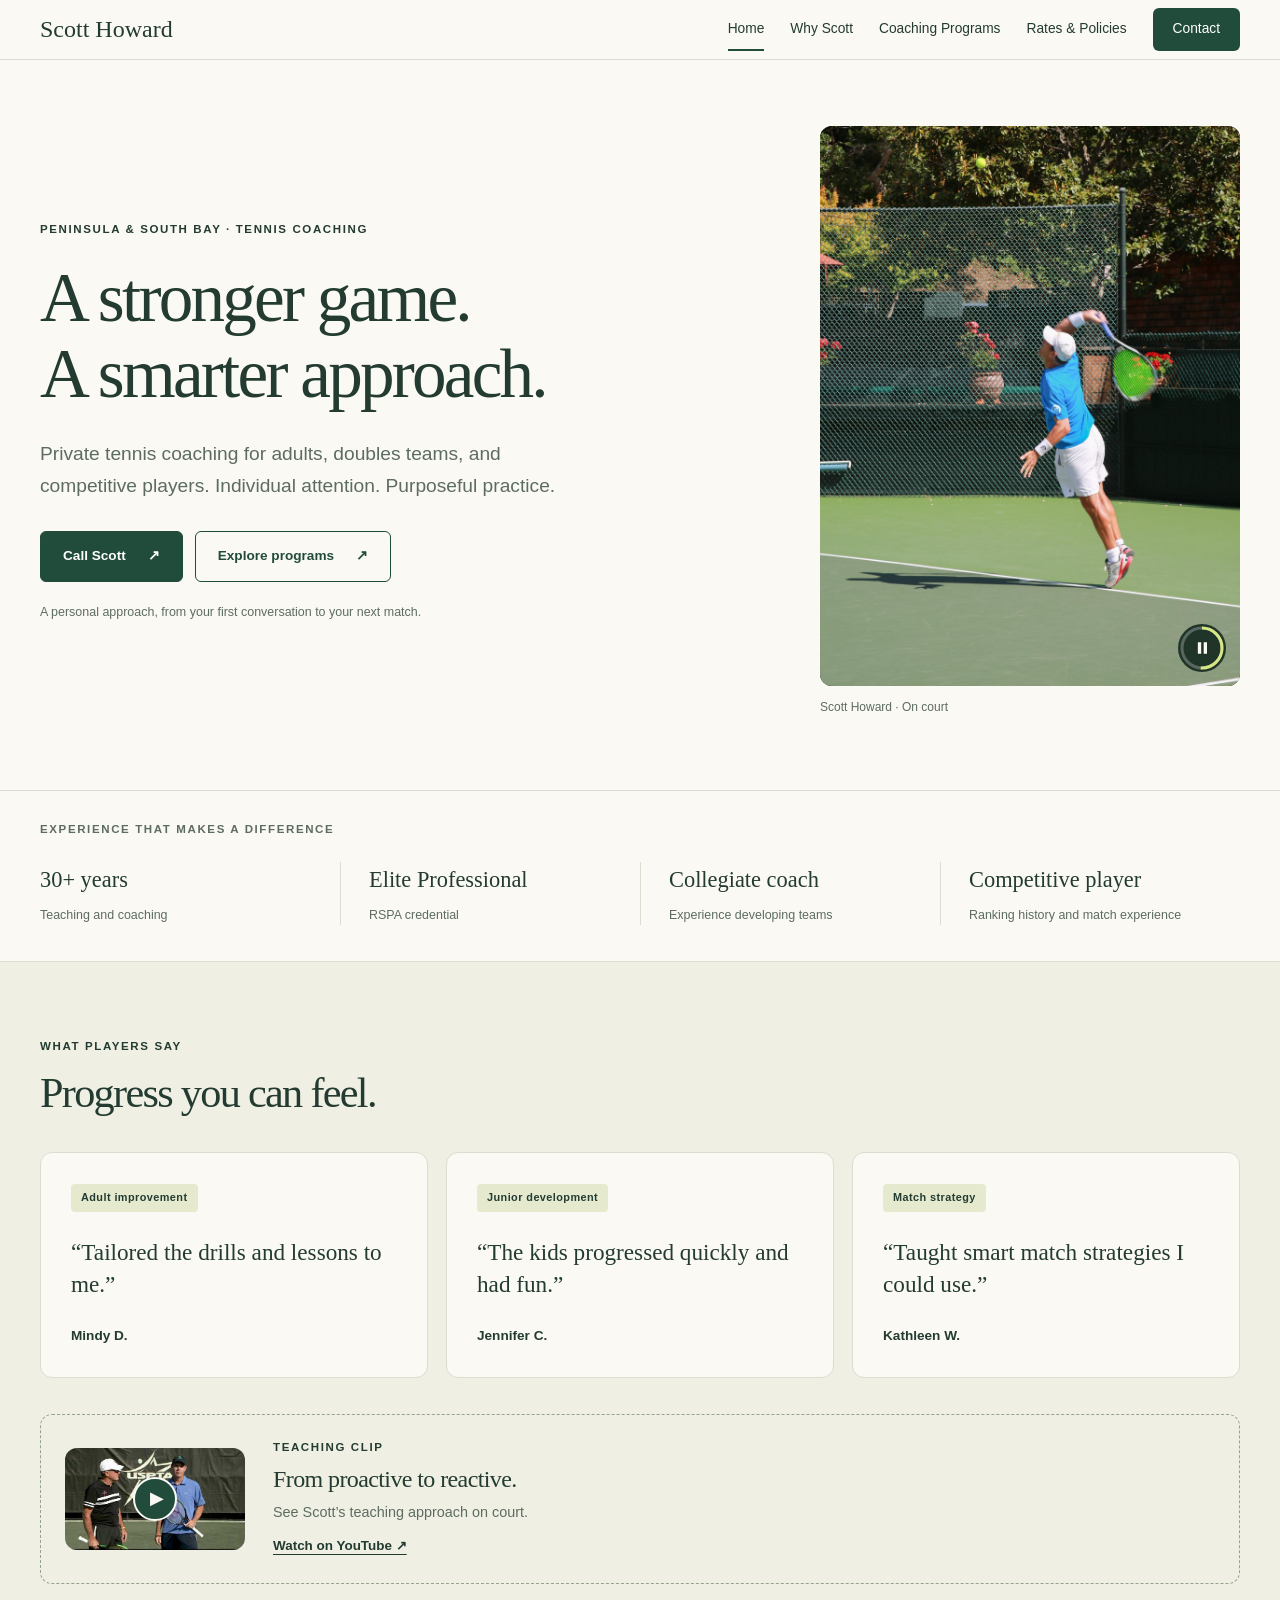
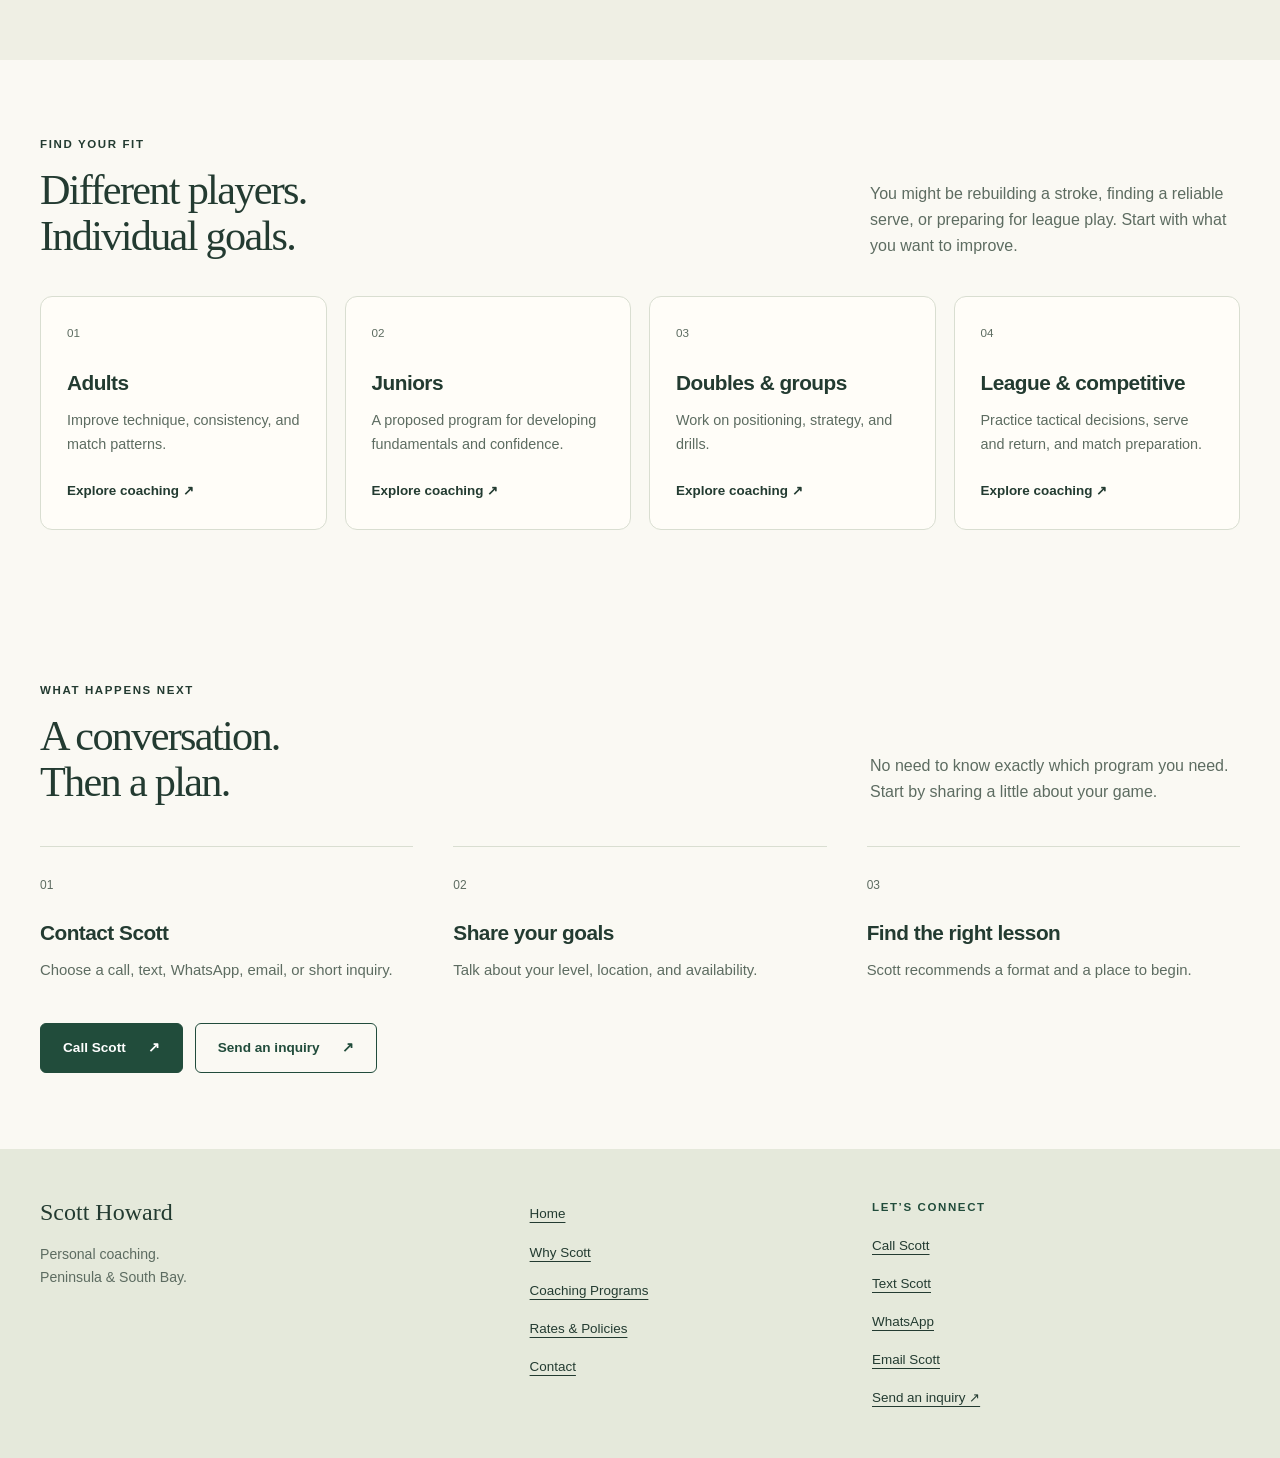
==== commit d50cf637: "feat: simplify site chrome and add sticky navigation" ====
--- a/site/index.html
+++ b/site/index.html
@@ -12,8 +12,7 @@
 </head>
 <body>
   <a class="skip-link" href="#main">Skip to content</a>
-  <aside class="preview-banner" aria-label="Preview status"><div class="container"><span class="preview-dot" aria-hidden="true"></span><strong>Website sketch</strong><span>Layout & draft content for Scott’s review</span><span class="preview-phase">Stage 1</span><button class="editorial-toggle" type="button" aria-pressed="true" aria-label="Show editorial notes" hidden><span>Editorial notes</span><span class="toggle-track" aria-hidden="true"></span></button></div></aside>
-  <header class="site-header"><div class="container header-layout"><a class="brand" href="index.html" aria-label="Scott Howard Tennis home"><span>Scott Howard<small>TENNIS</small></span></a><nav class="desktop-nav" aria-label="Main navigation"><a href="index.html" aria-current="page">Home</a><a href="why-scott.html">Why Scott</a><a href="coaching-programs.html">Coaching Programs</a><a href="rates-and-policies.html">Rates & Policies</a><a href="contact.html">Contact</a></nav><details class="mobile-menu"><summary>Menu <span aria-hidden="true">☰</span></summary><nav aria-label="Mobile navigation"><a href="index.html" aria-current="page">Home</a><a href="why-scott.html">Why Scott</a><a href="coaching-programs.html">Coaching Programs</a><a href="rates-and-policies.html">Rates & Policies</a><a href="contact.html">Contact</a></nav></details></div></header>
+  <header class="site-header"><div class="container header-layout"><a class="brand" href="index.html" aria-label="Scott Howard Tennis home"><span>Scott Howard</span></a><nav class="desktop-nav" aria-label="Main navigation"><a href="index.html" aria-current="page">Home</a><a href="why-scott.html">Why Scott</a><a href="coaching-programs.html">Coaching Programs</a><a href="rates-and-policies.html">Rates & Policies</a><a href="contact.html">Contact</a></nav><details class="mobile-menu"><summary>Menu <span aria-hidden="true">☰</span></summary><nav aria-label="Mobile navigation"><a href="index.html" aria-current="page">Home</a><a href="why-scott.html">Why Scott</a><a href="coaching-programs.html">Coaching Programs</a><a href="rates-and-policies.html">Rates & Policies</a><a href="contact.html">Contact</a></nav></details></div></header>
   <main id="main">
 <section class="hero"><div class="container hero-grid"><div class="hero-copy"><p class="eyebrow">Peninsula & South Bay · Tennis coaching</p><h1>A stronger game.<br>A smarter approach.</h1><p class="lead">Private tennis coaching for adults, doubles teams, and competitive players. Individual attention. Purposeful practice.</p><div class="button-row"><a class="button" href="tel:+16502813680">Call Scott<span aria-hidden="true">↗</span></a><a class="button button-secondary" href="coaching-programs.html">Explore programs<span aria-hidden="true">↗</span></a></div><p class="hero-caption">A personal approach, from your first conversation to your next match.</p></div><figure class="photo photo-sequence hero-photo" data-photo-sequence>
   <div class="image-window" role="img" aria-label="Four-photo sequence of Scott Howard’s tennis serve on an outdoor court">
@@ -32,11 +31,11 @@
   </div>
   <figcaption>Scott Howard · On court</figcaption>
 </figure></div></section>
-<section class="authority-section"><div class="container"><div class="section-heading compact"><p class="eyebrow">Experience that makes a difference</p><p data-editorial-note class="muted small">Draft credentials · current status and dates to confirm</p></div><div class="authority-grid"><div><span class="authority-value">30+ years</span><p>Teaching and coaching</p></div><div><span class="authority-value">Elite Professional</span><p>RSPA credential<span data-editorial-note> in source material</span></p></div><div><span class="authority-value">Collegiate coach</span><p>Experience developing teams</p></div><div><span class="authority-value">Competitive player</span><p>Ranking history and match experience</p></div></div></div></section>
-<section class="section section-tinted"><div class="container"><div class="section-heading"><div><p class="eyebrow">What players say</p><h2>Progress you can feel.</h2></div><p data-editorial-note>Space for real player stories, with their goals, outcomes, and testimonial dates.</p></div><div class="card-grid testimonial-grid"><figure class="quote-card"><span class="tag">Adult improvement</span><blockquote>“Tailored the drills and lessons to me.”</blockquote><figcaption>Mindy D. <span data-editorial-note>Report excerpt · wording and date to confirm</span></figcaption></figure><figure class="quote-card"><span class="tag">Junior development</span><blockquote>“The kids progressed quickly and had fun.”</blockquote><figcaption>Jennifer C. <span data-editorial-note>Report excerpt · wording and date to confirm</span></figcaption></figure><figure class="quote-card"><span class="tag">Match strategy</span><blockquote>“Taught smart match strategies I could use.”</blockquote><figcaption>Kathleen W. <span data-editorial-note>Report excerpt · wording and date to confirm</span></figcaption></figure></div><details data-editorial-note class="review-details"><summary>About these draft testimonials</summary><p>These short examples come from the report’s suggested layout. Confirm the original wording, attribution, permission, and dates before publishing them as testimonials. Full stories can be added here.</p></details><section class="video-feature" aria-label="Teaching clip"><div class="video-frame"><a class="video-launch" href="https://www.youtube.com/watch?v=KXY-ha_yjQA" data-video-id="KXY-ha_yjQA" data-video-title="Proactive to reactive — Scott Howard" aria-label="Play Proactive to reactive — Scott Howard"><img src="assets/images/proactive-to-reactive.jpg" alt="" width="480" height="360" loading="lazy"><span class="video-play" aria-hidden="true">▶</span></a></div><div class="video-copy"><p class="eyebrow">Teaching clip</p><h3>From proactive to reactive.</h3><p>See Scott’s teaching approach on court.</p><a class="text-link" href="https://www.youtube.com/watch?v=KXY-ha_yjQA">Watch on YouTube ↗</a></div></section></div></section>
-<section class="section"><div class="container"><div class="section-heading"><div><p class="eyebrow">Find your fit</p><h2>Different players.<br>Individual goals.</h2></div><p>You might be rebuilding a stroke, finding a reliable serve, or preparing for league play. Start with what you want to improve.</p></div><div class="card-grid audience-grid"><a class="audience-card" href="coaching-programs.html#adults"><span class="card-number">01</span><h3>Adults</h3><p>Improve technique, consistency, and match patterns.</p><span class="text-link">Explore coaching <span aria-hidden="true">↗</span></span></a><a class="audience-card" href="coaching-programs.html#juniors"><span class="card-number">02</span><h3>Juniors</h3><p>A proposed program for developing fundamentals and confidence.</p><span class="text-link">Explore coaching <span aria-hidden="true">↗</span></span></a><a class="audience-card" href="coaching-programs.html#doubles-groups"><span class="card-number">03</span><h3>Doubles & groups</h3><p>Work on positioning, strategy, and drills.</p><span class="text-link">Explore coaching <span aria-hidden="true">↗</span></span></a><a class="audience-card" href="coaching-programs.html#competitive"><span class="card-number">04</span><h3>League & competitive</h3><p>Practice tactical decisions, serve and return, and match preparation.</p><span class="text-link">Explore coaching <span aria-hidden="true">↗</span></span></a></div><p data-editorial-note class="draft-note"><span>To confirm</span> Junior coaching, group sizes, and available formats will be reviewed with Scott.</p></div></section>
+<section class="authority-section"><div class="container"><div class="section-heading compact"><p class="eyebrow">Experience that makes a difference</p></div><div class="authority-grid"><div><span class="authority-value">30+ years</span><p>Teaching and coaching</p></div><div><span class="authority-value">Elite Professional</span><p>RSPA credential</p></div><div><span class="authority-value">Collegiate coach</span><p>Experience developing teams</p></div><div><span class="authority-value">Competitive player</span><p>Ranking history and match experience</p></div></div></div></section>
+<section class="section section-tinted"><div class="container"><div class="section-heading"><div><p class="eyebrow">What players say</p><h2>Progress you can feel.</h2></div></div><div class="card-grid testimonial-grid"><figure class="quote-card"><span class="tag">Adult improvement</span><blockquote>“Tailored the drills and lessons to me.”</blockquote><figcaption>Mindy D. </figcaption></figure><figure class="quote-card"><span class="tag">Junior development</span><blockquote>“The kids progressed quickly and had fun.”</blockquote><figcaption>Jennifer C. </figcaption></figure><figure class="quote-card"><span class="tag">Match strategy</span><blockquote>“Taught smart match strategies I could use.”</blockquote><figcaption>Kathleen W. </figcaption></figure></div><section class="video-feature" aria-label="Teaching clip"><div class="video-frame"><a class="video-launch" href="https://www.youtube.com/watch?v=KXY-ha_yjQA" data-video-id="KXY-ha_yjQA" data-video-title="Proactive to reactive — Scott Howard" aria-label="Play Proactive to reactive — Scott Howard"><img src="assets/images/proactive-to-reactive.jpg" alt="" width="480" height="360" loading="lazy"><span class="video-play" aria-hidden="true">▶</span></a></div><div class="video-copy"><p class="eyebrow">Teaching clip</p><h3>From proactive to reactive.</h3><p>See Scott’s teaching approach on court.</p><a class="text-link" href="https://www.youtube.com/watch?v=KXY-ha_yjQA">Watch on YouTube ↗</a></div></section></div></section>
+<section class="section"><div class="container"><div class="section-heading"><div><p class="eyebrow">Find your fit</p><h2>Different players.<br>Individual goals.</h2></div><p>You might be rebuilding a stroke, finding a reliable serve, or preparing for league play. Start with what you want to improve.</p></div><div class="card-grid audience-grid"><a class="audience-card" href="coaching-programs.html#adults"><span class="card-number">01</span><h3>Adults</h3><p>Improve technique, consistency, and match patterns.</p><span class="text-link">Explore coaching <span aria-hidden="true">↗</span></span></a><a class="audience-card" href="coaching-programs.html#juniors"><span class="card-number">02</span><h3>Juniors</h3><p>A proposed program for developing fundamentals and confidence.</p><span class="text-link">Explore coaching <span aria-hidden="true">↗</span></span></a><a class="audience-card" href="coaching-programs.html#doubles-groups"><span class="card-number">03</span><h3>Doubles & groups</h3><p>Work on positioning, strategy, and drills.</p><span class="text-link">Explore coaching <span aria-hidden="true">↗</span></span></a><a class="audience-card" href="coaching-programs.html#competitive"><span class="card-number">04</span><h3>League & competitive</h3><p>Practice tactical decisions, serve and return, and match preparation.</p><span class="text-link">Explore coaching <span aria-hidden="true">↗</span></span></a></div></div></section>
 <section class="section"><div class="container"><div class="section-heading"><div><p class="eyebrow">What happens next</p><h2>A conversation.<br>Then a plan.</h2></div><p>No need to know exactly which program you need. Start by sharing a little about your game.</p></div><ol class="steps"><li><span class="step-number">01</span><h3>Contact Scott</h3><p>Choose a call, text, WhatsApp, email, or short inquiry.</p></li><li><span class="step-number">02</span><h3>Share your goals</h3><p>Talk about your level, location, and availability.</p></li><li><span class="step-number">03</span><h3>Find the right lesson</h3><p>Scott recommends a format and a place to begin.</p></li></ol><div class="button-row"><a class="button" href="tel:+16502813680">Call Scott<span aria-hidden="true">↗</span></a><a class="button button-secondary" href="contact.html#inquiry">Send an inquiry<span aria-hidden="true">↗</span></a></div></div></section>
 </main>
-  <footer class="site-footer"><div class="container"><div class="footer-main"><div><a class="footer-brand" href="index.html">Scott Howard Tennis</a><p>Personal coaching.<br>Peninsula & South Bay.</p></div><nav class="footer-nav" aria-label="Footer navigation"><a href="index.html">Home</a><a href="why-scott.html">Why Scott</a><a href="coaching-programs.html">Coaching Programs</a><a href="rates-and-policies.html">Rates & Policies</a><a href="contact.html">Contact</a></nav><div class="footer-contact"><p class="eyebrow">Let’s connect</p><div class="footer-contact-links"><a class="contact-link" href="tel:+16502813680">Call Scott</a><a class="contact-link" href="sms:+16502813680">Text Scott</a><a class="contact-link" href="https://wa.me/16502813680?text=Hi%20Scott%2C%20I%27d%20like%20to%20ask%20about%20tennis%20coaching.%20My%20level%2C%20goals%2C%20preferred%20location%2C%20and%20availability%20are%3A">WhatsApp</a><a class="contact-link" href="mailto:jscottiehoward61@yahoo.com?subject=Tennis%20coaching%20inquiry">Email Scott</a><a href="contact.html#inquiry">Send an inquiry ↗</a></div><p data-editorial-note class="small">WhatsApp availability to confirm.<br>Google and Yelp profiles to follow.</p></div></div><div class="footer-bottom" data-editorial-note><span>Draft content. Contact features are previews.</span></div></div></footer>
+  <footer class="site-footer"><div class="container"><div class="footer-main"><div><a class="footer-brand" href="index.html">Scott Howard</a><p>Personal coaching.<br>Peninsula & South Bay.</p></div><nav class="footer-nav" aria-label="Footer navigation"><a href="index.html">Home</a><a href="why-scott.html">Why Scott</a><a href="coaching-programs.html">Coaching Programs</a><a href="rates-and-policies.html">Rates & Policies</a><a href="contact.html">Contact</a></nav><div class="footer-contact"><p class="eyebrow">Let’s connect</p><div class="footer-contact-links"><a class="contact-link" href="tel:+16502813680">Call Scott</a><a class="contact-link" href="sms:+16502813680">Text Scott</a><a class="contact-link" href="https://wa.me/16502813680?text=Hi%20Scott%2C%20I%27d%20like%20to%20ask%20about%20tennis%20coaching.%20My%20level%2C%20goals%2C%20preferred%20location%2C%20and%20availability%20are%3A">WhatsApp</a><a class="contact-link" href="mailto:jscottiehoward61@yahoo.com?subject=Tennis%20coaching%20inquiry">Email Scott</a><a href="contact.html#inquiry">Send an inquiry ↗</a></div></div></div></div></footer>
 </body>
 </html>
--- a/site/assets/css/styles.css
+++ b/site/assets/css/styles.css
@@ -8,10 +8,10 @@
   --lime: #d7e685;
   --draft: #7e5128;
   --radius: 12px;
-  --editorial-bar-height: 80px;
+  --header-height: 60px;
 }
 * { box-sizing: border-box; }
-html { scroll-behavior: smooth; scroll-padding-top: calc(var(--editorial-bar-height) + 24px); }
+html { scroll-behavior: smooth; scroll-padding-top: calc(var(--header-height) + 24px); }
 body { margin: 0; background: var(--paper); color: var(--ink); font-family: -apple-system, BlinkMacSystemFont, 'Segoe UI', sans-serif; font-size: 16px; line-height: 1.65; }
 a { color: inherit; text-underline-offset: 4px; }
 a:hover { text-decoration-thickness: 2px; }
@@ -32,28 +32,12 @@
 .lead { font-size: clamp(1.05rem, 1.6vw, 1.2rem); color: var(--muted); max-width: 560px; }
 .small { font-size: .82rem; }
 .muted { color: var(--muted); }
-.preview-banner { position: sticky; top: 0; z-index: 6; background: var(--green); color: #fff; font-size: .75rem; }
-.preview-banner .container { display: flex; flex-wrap: wrap; align-items: center; gap: 12px; padding-block: 10px; }
-.preview-dot { width: 7px; height: 7px; border-radius: 50%; background: var(--lime); flex-shrink: 0; }
-.preview-phase { margin-left: auto; color: var(--lime); }
-.editorial-toggle { display: inline-flex; align-items: center; gap: 10px; min-height: 36px; padding: 6px 10px; border: 1px solid #799385; border-radius: 6px; background: transparent; color: #fff; font-size: .75rem; cursor: pointer; }
-.editorial-toggle[hidden] { display: none; }
-.editorial-toggle:hover { background: #ffffff14; }
-.editorial-toggle:focus-visible { outline-color: var(--lime); }
-.toggle-track { display: inline-block; width: 30px; height: 18px; padding: 3px; border-radius: 20px; background: #718176; }
-.toggle-track::after { content: ''; display: block; width: 12px; height: 12px; border-radius: 50%; background: #fff; }
-.editorial-toggle[aria-pressed="true"] .toggle-track { background: var(--lime); }
-.editorial-toggle[aria-pressed="true"] .toggle-track::after { transform: translateX(12px); background: var(--green); }
-[data-editorial-placeholder] { display: none; }
-html[data-editorial-notes-hidden] [data-editorial-note] { display: none !important; }
-html[data-editorial-notes-hidden] [data-editorial-placeholder] { display: inline; }
-.site-header { border-bottom: 1px solid var(--line); }
-.header-layout { display: flex; align-items: center; justify-content: space-between; gap: 24px; min-height: 100px; }
-.brand { display: flex; gap: 12px; align-items: center; text-decoration: none; font-size: 1.3rem; font-weight: 600; letter-spacing: -.03em; line-height: 1.2; }
-.brand small { display: block; font-size: .62rem; letter-spacing: .25em; margin-top: 6px; }
+.site-header { position: sticky; top: 0; z-index: 6; background: var(--paper); border-bottom: 1px solid var(--line); }
+.header-layout { display: flex; align-items: center; justify-content: space-between; gap: 24px; padding-block: 8px; }
+.brand { display: flex; gap: 12px; align-items: center; font: 1.5rem Georgia, serif; text-decoration: none; }
 .desktop-nav { display: flex; align-items: center; gap: 26px; }
-.desktop-nav a { font-size: .86rem; text-decoration: none; padding-block: 12px; }
-.desktop-nav a[aria-current] { box-shadow: 0 2px 0 var(--green); }
+.desktop-nav a { font-size: .86rem; text-decoration: none; padding-block: 10px; }
+.desktop-nav a[aria-current] { box-shadow: inset 0 -2px 0 var(--green); }
 .desktop-nav a:last-child { background: var(--green); color: #fff; padding: 10px 20px; border-radius: 6px; box-shadow: none; }
 .mobile-menu { display: none; }
 .hero { padding-block: 66px 72px; }
@@ -264,6 +248,7 @@
   .split-layout, .contact-layout { gap: 36px; }
 }
 @media (max-width: 780px) {
+  :root { --header-height: 84px; }
   .interest-select-control.has-selection-summary select {
     position: absolute;
     inset: 0;
@@ -329,10 +314,6 @@
 }
 @media (max-width: 480px) {
   .container { width: calc(100% - 36px); }
-  .preview-banner .container { gap: 8px; flex-wrap: wrap; padding-block: 8px; }
-  .preview-banner .container > span:not([class]) { flex-basis: calc(100% - 20px); padding-left: 15px; order: 2; }
-  .preview-phase { font-size: .68rem; }
-  .editorial-toggle { margin-left: auto; min-height: 44px; }
   h1 { font-size: 2.65rem; }
   .audience-grid, .program-overview .audience-grid, .contact-methods { grid-template-columns: 1fr; }
   .audience-card { padding: 24px; }
@@ -350,49 +331,3 @@
   html { scroll-behavior: auto; }
   * { transition: none !important; }
 }
-
-/* Editorial commentary uses a shared sticky-note treatment, including inline notes. */
-@font-face {
-  font-family: 'Caveat';
-  src: url('../fonts/Caveat.ttf') format('truetype');
-  font-style: normal;
-  font-weight: 400 700;
-  font-display: swap;
-}
-[data-editorial-note] {
-  position: relative;
-  max-width: 100%;
-  margin-block: 16px;
-  padding: 20px 18px 14px;
-  border: 0;
-  border-radius: 2px 2px 12px 2px;
-  background: #fff0a6;
-  box-shadow: 2px 4px 7px #233b3126;
-  color: #584326 !important;
-  font: 500 1.25rem/1.25 'Caveat', 'Bradley Hand', cursive !important;
-  letter-spacing: normal;
-  text-transform: none;
-  overflow-wrap: anywhere;
-}
-[data-editorial-note]::before {
-  content: 'Editorial note';
-  display: block;
-  margin-bottom: 5px;
-  font-size: 1rem;
-  font-weight: 700;
-}
-[data-editorial-note]::after {
-  content: '';
-  position: absolute;
-  top: -7px;
-  left: calc(50% - 24px);
-  width: 48px;
-  height: 14px;
-  background: #e9dcbaaa;
-  transform: rotate(-3deg);
-  pointer-events: none;
-}
-span[data-editorial-note] { display: inline-block; vertical-align: middle; margin: 10px 6px; padding: 14px 12px 10px; }
-[data-editorial-note] > p, [data-editorial-note] > span { color: inherit; font: inherit; }
-[data-editorial-note] > summary { padding-block: 4px; }
-.footer-bottom[data-editorial-note] { display: block; margin-bottom: 0; }
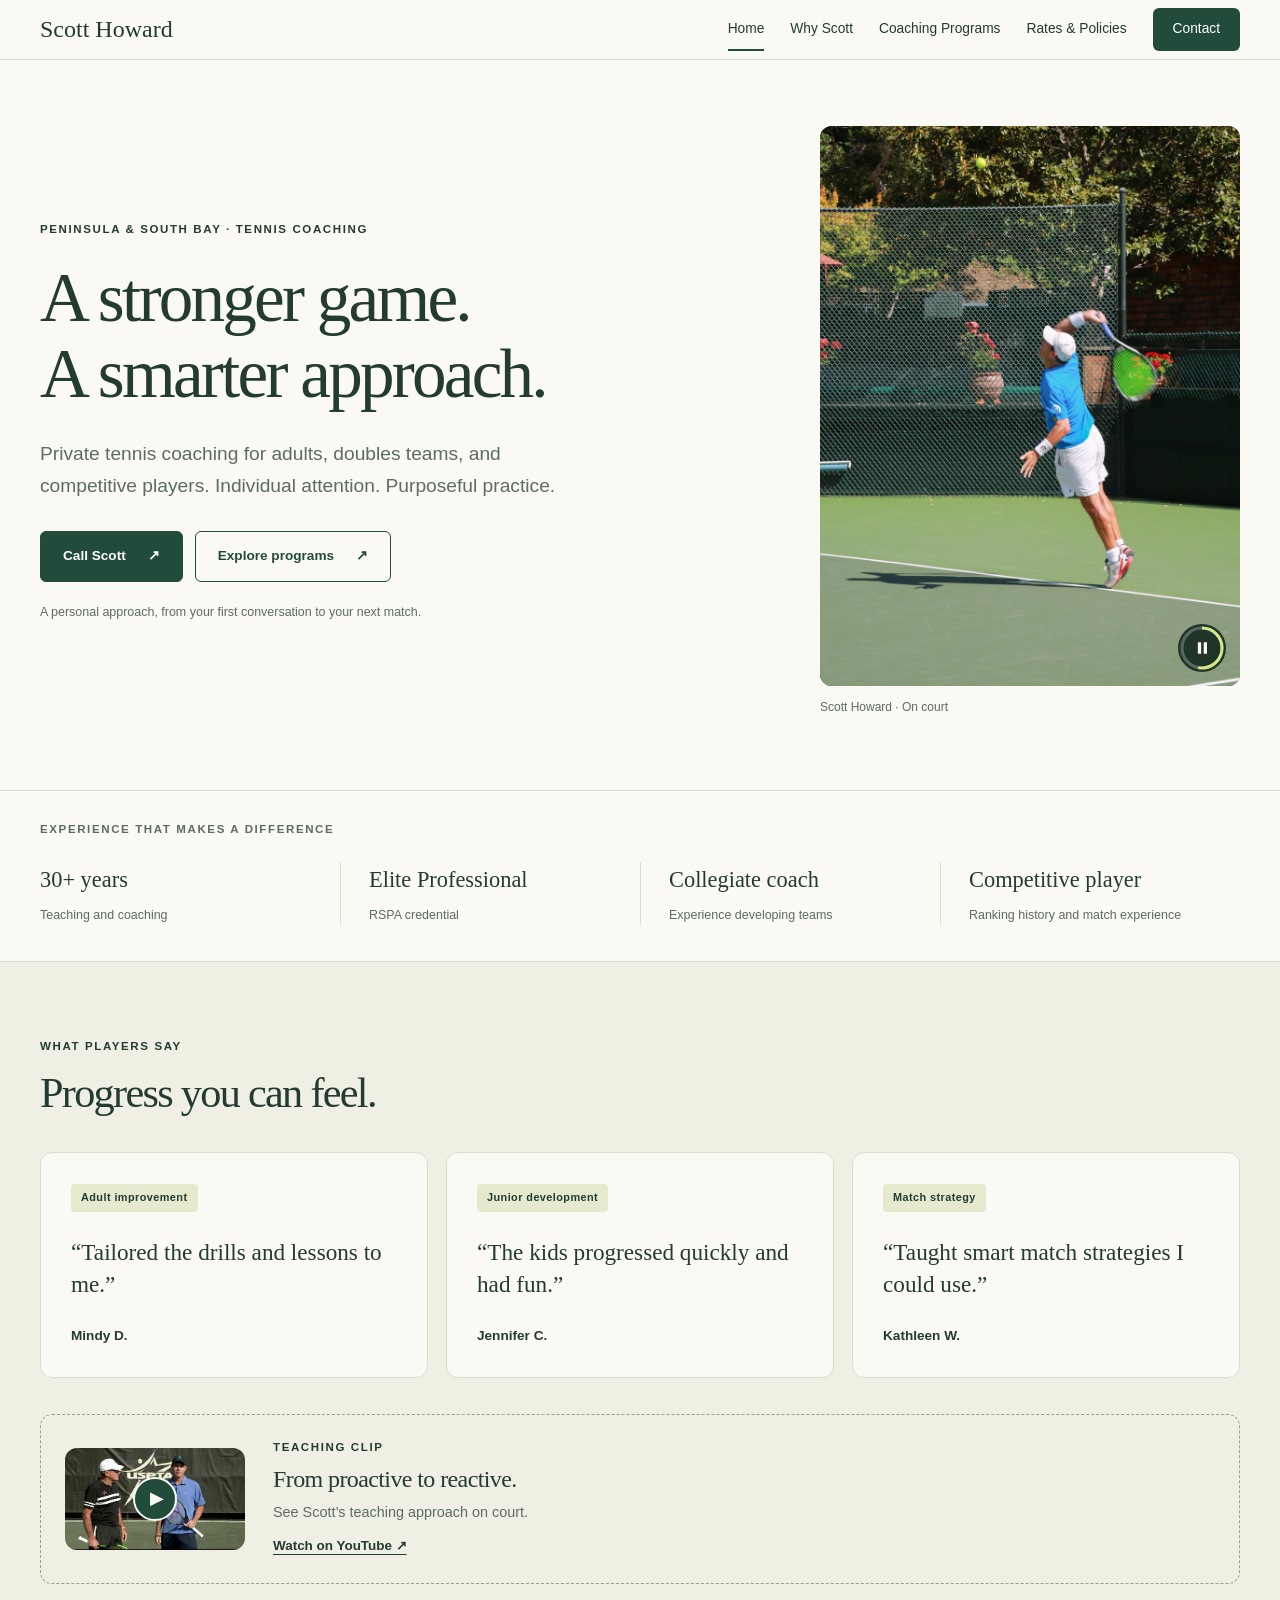
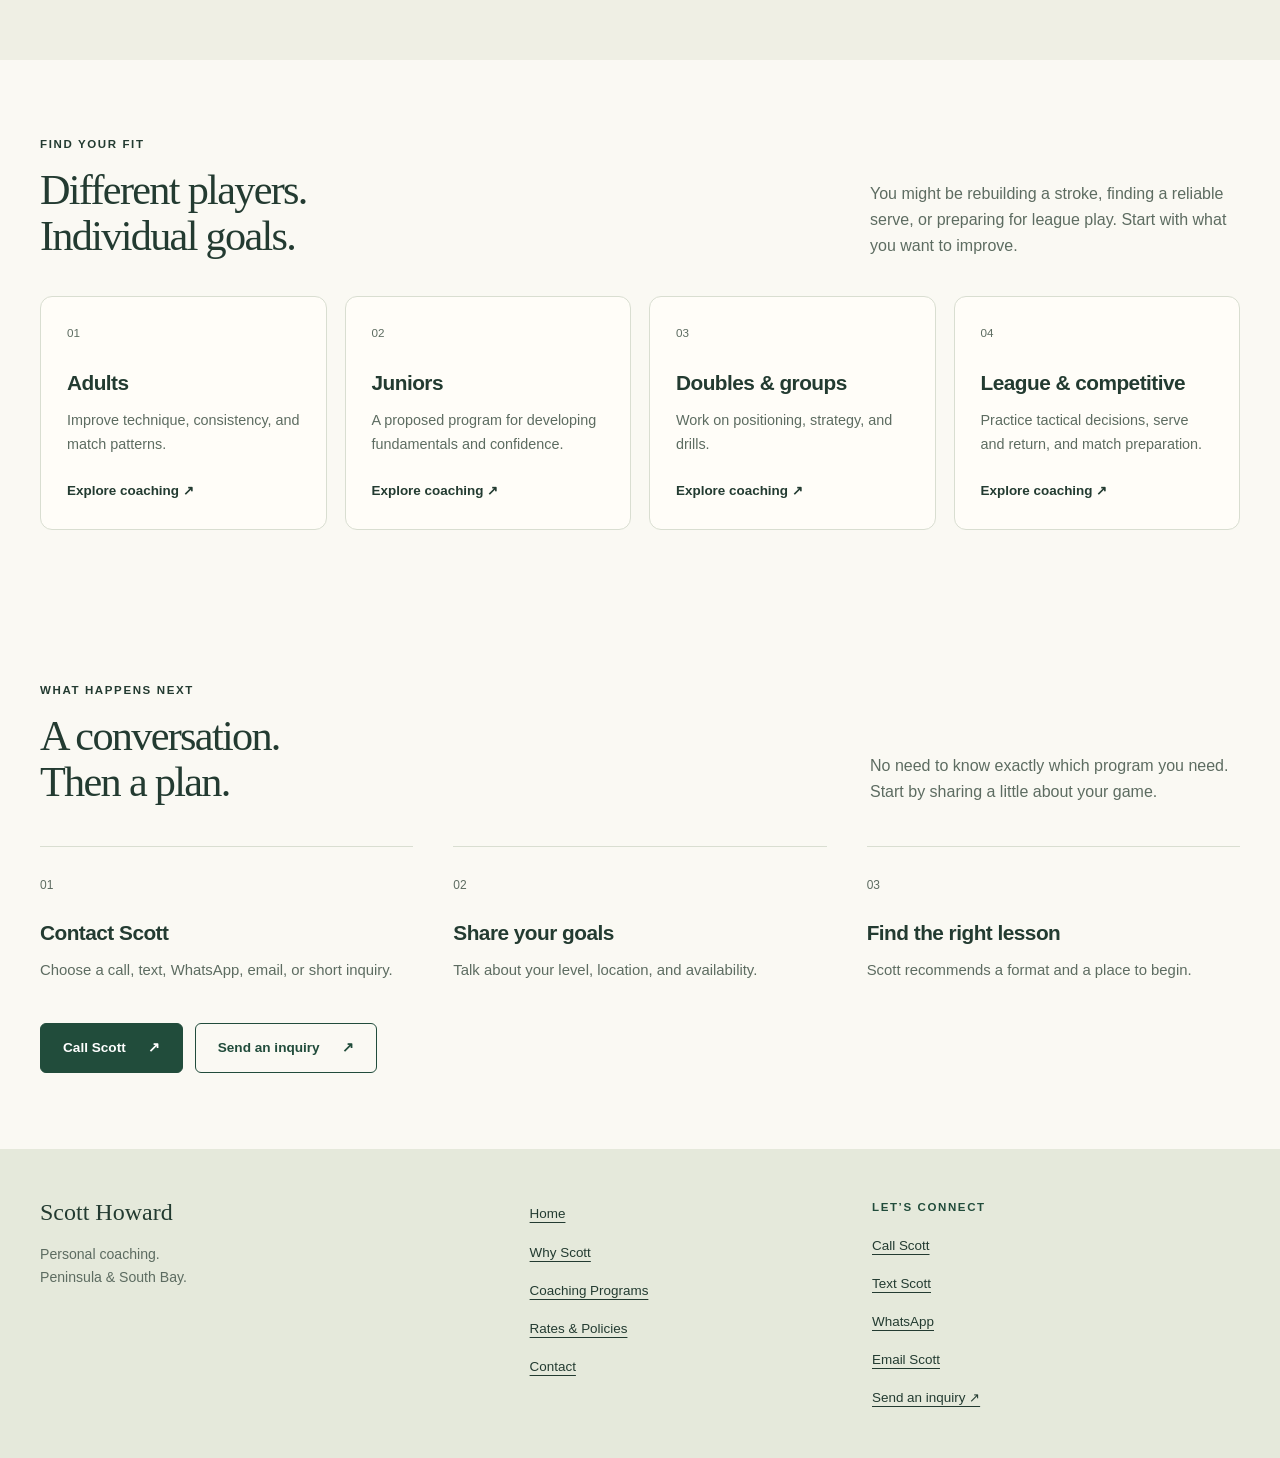
==== commit 344f26f9: "feat: add GA4 page and contact tracking Refs #1. Live GA4 Realtime verification remains pending." ====
--- a/site/index.html
+++ b/site/index.html
@@ -8,13 +8,14 @@
   <title>Home — Scott Howard Tennis · Preview</title>
   <link rel="icon" href="assets/favicon.svg" type="image/svg+xml">
   <link rel="stylesheet" href="assets/css/styles.css">
+  <script src="assets/js/analytics.js" defer></script>
   <script src="assets/js/site.js" defer></script>
 </head>
 <body>
   <a class="skip-link" href="#main">Skip to content</a>
   <header class="site-header"><div class="container header-layout"><a class="brand" href="index.html" aria-label="Scott Howard Tennis home"><span>Scott Howard</span></a><nav class="desktop-nav" aria-label="Main navigation"><a href="index.html" aria-current="page">Home</a><a href="why-scott.html">Why Scott</a><a href="coaching-programs.html">Coaching Programs</a><a href="rates-and-policies.html">Rates & Policies</a><a href="contact.html">Contact</a></nav><details class="mobile-menu"><summary>Menu <span aria-hidden="true">☰</span></summary><nav aria-label="Mobile navigation"><a href="index.html" aria-current="page">Home</a><a href="why-scott.html">Why Scott</a><a href="coaching-programs.html">Coaching Programs</a><a href="rates-and-policies.html">Rates & Policies</a><a href="contact.html">Contact</a></nav></details></div></header>
   <main id="main">
-<section class="hero"><div class="container hero-grid"><div class="hero-copy"><p class="eyebrow">Peninsula & South Bay · Tennis coaching</p><h1>A stronger game.<br>A smarter approach.</h1><p class="lead">Private tennis coaching for adults, doubles teams, and competitive players. Individual attention. Purposeful practice.</p><div class="button-row"><a class="button" href="tel:+16502813680">Call Scott<span aria-hidden="true">↗</span></a><a class="button button-secondary" href="coaching-programs.html">Explore programs<span aria-hidden="true">↗</span></a></div><p class="hero-caption">A personal approach, from your first conversation to your next match.</p></div><figure class="photo photo-sequence hero-photo" data-photo-sequence>
+<section class="hero"><div class="container hero-grid"><div class="hero-copy"><p class="eyebrow">Peninsula & South Bay · Tennis coaching</p><h1>A stronger game.<br>A smarter approach.</h1><p class="lead">Private tennis coaching for adults, doubles teams, and competitive players. Individual attention. Purposeful practice.</p><div class="button-row"><a class="button" href="tel:+16502813680" data-analytics-method="call">Call Scott<span aria-hidden="true">↗</span></a><a class="button button-secondary" href="coaching-programs.html">Explore programs<span aria-hidden="true">↗</span></a></div><p class="hero-caption">A personal approach, from your first conversation to your next match.</p></div><figure class="photo photo-sequence hero-photo" data-photo-sequence>
   <div class="image-window" role="img" aria-label="Four-photo sequence of Scott Howard’s tennis serve on an outdoor court">
     <img class="is-active" src="assets/images/serve-1.jpg" alt="" aria-hidden="true" width="1838" height="2400" fetchpriority="high">
     <img src="assets/images/serve-2.jpg" alt="" aria-hidden="true" width="1640" height="2400">
@@ -34,8 +35,8 @@
 <section class="authority-section"><div class="container"><div class="section-heading compact"><p class="eyebrow">Experience that makes a difference</p></div><div class="authority-grid"><div><span class="authority-value">30+ years</span><p>Teaching and coaching</p></div><div><span class="authority-value">Elite Professional</span><p>RSPA credential</p></div><div><span class="authority-value">Collegiate coach</span><p>Experience developing teams</p></div><div><span class="authority-value">Competitive player</span><p>Ranking history and match experience</p></div></div></div></section>
 <section class="section section-tinted"><div class="container"><div class="section-heading"><div><p class="eyebrow">What players say</p><h2>Progress you can feel.</h2></div></div><div class="card-grid testimonial-grid"><figure class="quote-card"><span class="tag">Adult improvement</span><blockquote>“Tailored the drills and lessons to me.”</blockquote><figcaption>Mindy D. </figcaption></figure><figure class="quote-card"><span class="tag">Junior development</span><blockquote>“The kids progressed quickly and had fun.”</blockquote><figcaption>Jennifer C. </figcaption></figure><figure class="quote-card"><span class="tag">Match strategy</span><blockquote>“Taught smart match strategies I could use.”</blockquote><figcaption>Kathleen W. </figcaption></figure></div><section class="video-feature" aria-label="Teaching clip"><div class="video-frame"><a class="video-launch" href="https://www.youtube.com/watch?v=KXY-ha_yjQA" data-video-id="KXY-ha_yjQA" data-video-title="Proactive to reactive — Scott Howard" aria-label="Play Proactive to reactive — Scott Howard"><img src="assets/images/proactive-to-reactive.jpg" alt="" width="480" height="360" loading="lazy"><span class="video-play" aria-hidden="true">▶</span></a></div><div class="video-copy"><p class="eyebrow">Teaching clip</p><h3>From proactive to reactive.</h3><p>See Scott’s teaching approach on court.</p><a class="text-link" href="https://www.youtube.com/watch?v=KXY-ha_yjQA">Watch on YouTube ↗</a></div></section></div></section>
 <section class="section"><div class="container"><div class="section-heading"><div><p class="eyebrow">Find your fit</p><h2>Different players.<br>Individual goals.</h2></div><p>You might be rebuilding a stroke, finding a reliable serve, or preparing for league play. Start with what you want to improve.</p></div><div class="card-grid audience-grid"><a class="audience-card" href="coaching-programs.html#adults"><span class="card-number">01</span><h3>Adults</h3><p>Improve technique, consistency, and match patterns.</p><span class="text-link">Explore coaching <span aria-hidden="true">↗</span></span></a><a class="audience-card" href="coaching-programs.html#juniors"><span class="card-number">02</span><h3>Juniors</h3><p>A proposed program for developing fundamentals and confidence.</p><span class="text-link">Explore coaching <span aria-hidden="true">↗</span></span></a><a class="audience-card" href="coaching-programs.html#doubles-groups"><span class="card-number">03</span><h3>Doubles & groups</h3><p>Work on positioning, strategy, and drills.</p><span class="text-link">Explore coaching <span aria-hidden="true">↗</span></span></a><a class="audience-card" href="coaching-programs.html#competitive"><span class="card-number">04</span><h3>League & competitive</h3><p>Practice tactical decisions, serve and return, and match preparation.</p><span class="text-link">Explore coaching <span aria-hidden="true">↗</span></span></a></div></div></section>
-<section class="section"><div class="container"><div class="section-heading"><div><p class="eyebrow">What happens next</p><h2>A conversation.<br>Then a plan.</h2></div><p>No need to know exactly which program you need. Start by sharing a little about your game.</p></div><ol class="steps"><li><span class="step-number">01</span><h3>Contact Scott</h3><p>Choose a call, text, WhatsApp, email, or short inquiry.</p></li><li><span class="step-number">02</span><h3>Share your goals</h3><p>Talk about your level, location, and availability.</p></li><li><span class="step-number">03</span><h3>Find the right lesson</h3><p>Scott recommends a format and a place to begin.</p></li></ol><div class="button-row"><a class="button" href="tel:+16502813680">Call Scott<span aria-hidden="true">↗</span></a><a class="button button-secondary" href="contact.html#inquiry">Send an inquiry<span aria-hidden="true">↗</span></a></div></div></section>
+<section class="section"><div class="container"><div class="section-heading"><div><p class="eyebrow">What happens next</p><h2>A conversation.<br>Then a plan.</h2></div><p>No need to know exactly which program you need. Start by sharing a little about your game.</p></div><ol class="steps"><li><span class="step-number">01</span><h3>Contact Scott</h3><p>Choose a call, text, WhatsApp, email, or short inquiry.</p></li><li><span class="step-number">02</span><h3>Share your goals</h3><p>Talk about your level, location, and availability.</p></li><li><span class="step-number">03</span><h3>Find the right lesson</h3><p>Scott recommends a format and a place to begin.</p></li></ol><div class="button-row"><a class="button" href="tel:+16502813680" data-analytics-method="call">Call Scott<span aria-hidden="true">↗</span></a><a class="button button-secondary" href="contact.html#inquiry">Send an inquiry<span aria-hidden="true">↗</span></a></div></div></section>
 </main>
-  <footer class="site-footer"><div class="container"><div class="footer-main"><div><a class="footer-brand" href="index.html">Scott Howard</a><p>Personal coaching.<br>Peninsula & South Bay.</p></div><nav class="footer-nav" aria-label="Footer navigation"><a href="index.html">Home</a><a href="why-scott.html">Why Scott</a><a href="coaching-programs.html">Coaching Programs</a><a href="rates-and-policies.html">Rates & Policies</a><a href="contact.html">Contact</a></nav><div class="footer-contact"><p class="eyebrow">Let’s connect</p><div class="footer-contact-links"><a class="contact-link" href="tel:+16502813680">Call Scott</a><a class="contact-link" href="sms:+16502813680">Text Scott</a><a class="contact-link" href="https://wa.me/16502813680?text=Hi%20Scott%2C%20I%27d%20like%20to%20ask%20about%20tennis%20coaching.%20My%20level%2C%20goals%2C%20preferred%20location%2C%20and%20availability%20are%3A">WhatsApp</a><a class="contact-link" href="mailto:jscottiehoward61@yahoo.com?subject=Tennis%20coaching%20inquiry">Email Scott</a><a href="contact.html#inquiry">Send an inquiry ↗</a></div></div></div></div></footer>
+  <footer class="site-footer"><div class="container"><div class="footer-main"><div><a class="footer-brand" href="index.html">Scott Howard</a><p>Personal coaching.<br>Peninsula & South Bay.</p></div><nav class="footer-nav" aria-label="Footer navigation"><a href="index.html">Home</a><a href="why-scott.html">Why Scott</a><a href="coaching-programs.html">Coaching Programs</a><a href="rates-and-policies.html">Rates & Policies</a><a href="contact.html">Contact</a></nav><div class="footer-contact"><p class="eyebrow">Let’s connect</p><div class="footer-contact-links"><a class="contact-link" href="tel:+16502813680" data-analytics-method="call">Call Scott</a><a class="contact-link" href="sms:+16502813680" data-analytics-method="text">Text Scott</a><a class="contact-link" href="https://wa.me/16502813680?text=Hi%20Scott%2C%20I%27d%20like%20to%20ask%20about%20tennis%20coaching.%20My%20level%2C%20goals%2C%20preferred%20location%2C%20and%20availability%20are%3A" data-analytics-method="whatsapp">WhatsApp</a><a class="contact-link" href="mailto:jscottiehoward61@yahoo.com?subject=Tennis%20coaching%20inquiry" data-analytics-method="email">Email Scott</a><a href="contact.html#inquiry">Send an inquiry ↗</a></div></div></div></div></footer>
 </body>
 </html>
--- a/site/assets/css/styles.css
+++ b/site/assets/css/styles.css
@@ -187,6 +187,17 @@
 .info-card h2 { font-size: 2rem; margin-block: 16px 24px; }
 .info-card > p:not(.eyebrow) { color: var(--muted); }
 .info-card h3 + p { margin-top: 12px; }
+.locations-card { grid-column: 1 / -1; }
+.location-maps { display: grid; grid-template-columns: repeat(2, minmax(0, 1fr)); gap: 20px; }
+.payment-policy { margin-top: 24px; padding-top: 20px; border-top: 1px solid var(--line); }
+.location-map figcaption { margin-bottom: 8px; color: var(--muted); font-size: .86rem; }
+.location-map-preview { position: relative; overflow: hidden; border: 1px solid var(--line); border-radius: 8px; }
+.location-map iframe { display: block; width: 100%; height: 280px; border: 0; pointer-events: none; }
+.location-map-link { position: absolute; inset: 0; display: flex; justify-content: flex-end; align-items: flex-start; padding: 12px; text-decoration: none; }
+.location-map-link span { padding: 8px 12px; border-radius: 5px; background: var(--paper); color: var(--green); font-size: .8rem; box-shadow: 0 2px 8px #0002; }
+.location-map-link:hover span { background: var(--lime); }
+.location-map-link:focus-visible { outline: 3px solid var(--green); outline-offset: -3px; }
+
 .payment-alternatives { margin-bottom: 16px; }
 .payment-alternatives p { color: var(--muted); }
 .rate-list { display: grid; grid-template-columns: minmax(0, 1fr) max-content max-content; column-gap: 12px; margin: 0; }
@@ -207,6 +218,9 @@
 .contact-layout h2 { margin-block: 14px 20px; }
 .contact-layout > div > p:not(.eyebrow) { color: var(--muted); }
 .contact-photo img { max-height: 760px; object-position: center top; }
+.inquiry-form { margin-top: 28px; }
+.inquiry-form iframe { display: block; width: 100%; border: 0; }
+.inquiry-form > p { margin-top: 12px; }
 .form-preview { margin-top: 28px; }
 .form-preview .draft-note { margin-bottom: 24px; }
 fieldset { border: 0; padding: 0; margin: 0; min-width: 0; }
@@ -306,7 +320,7 @@
   .timeline-item { grid-template-columns: 1fr; gap: 18px; }
   .program-detail { padding-block: 36px; }
   .program-detail h2 { max-width: 560px; }
-  .rates-grid { grid-template-columns: 1fr; }
+  .rates-grid, .location-maps { grid-template-columns: 1fr; }
   .contact-photo { max-width: 440px; }
   .footer-main { grid-template-columns: 1fr 1fr; gap: 32px; }
   .footer-contact { grid-column: 1 / -1; }
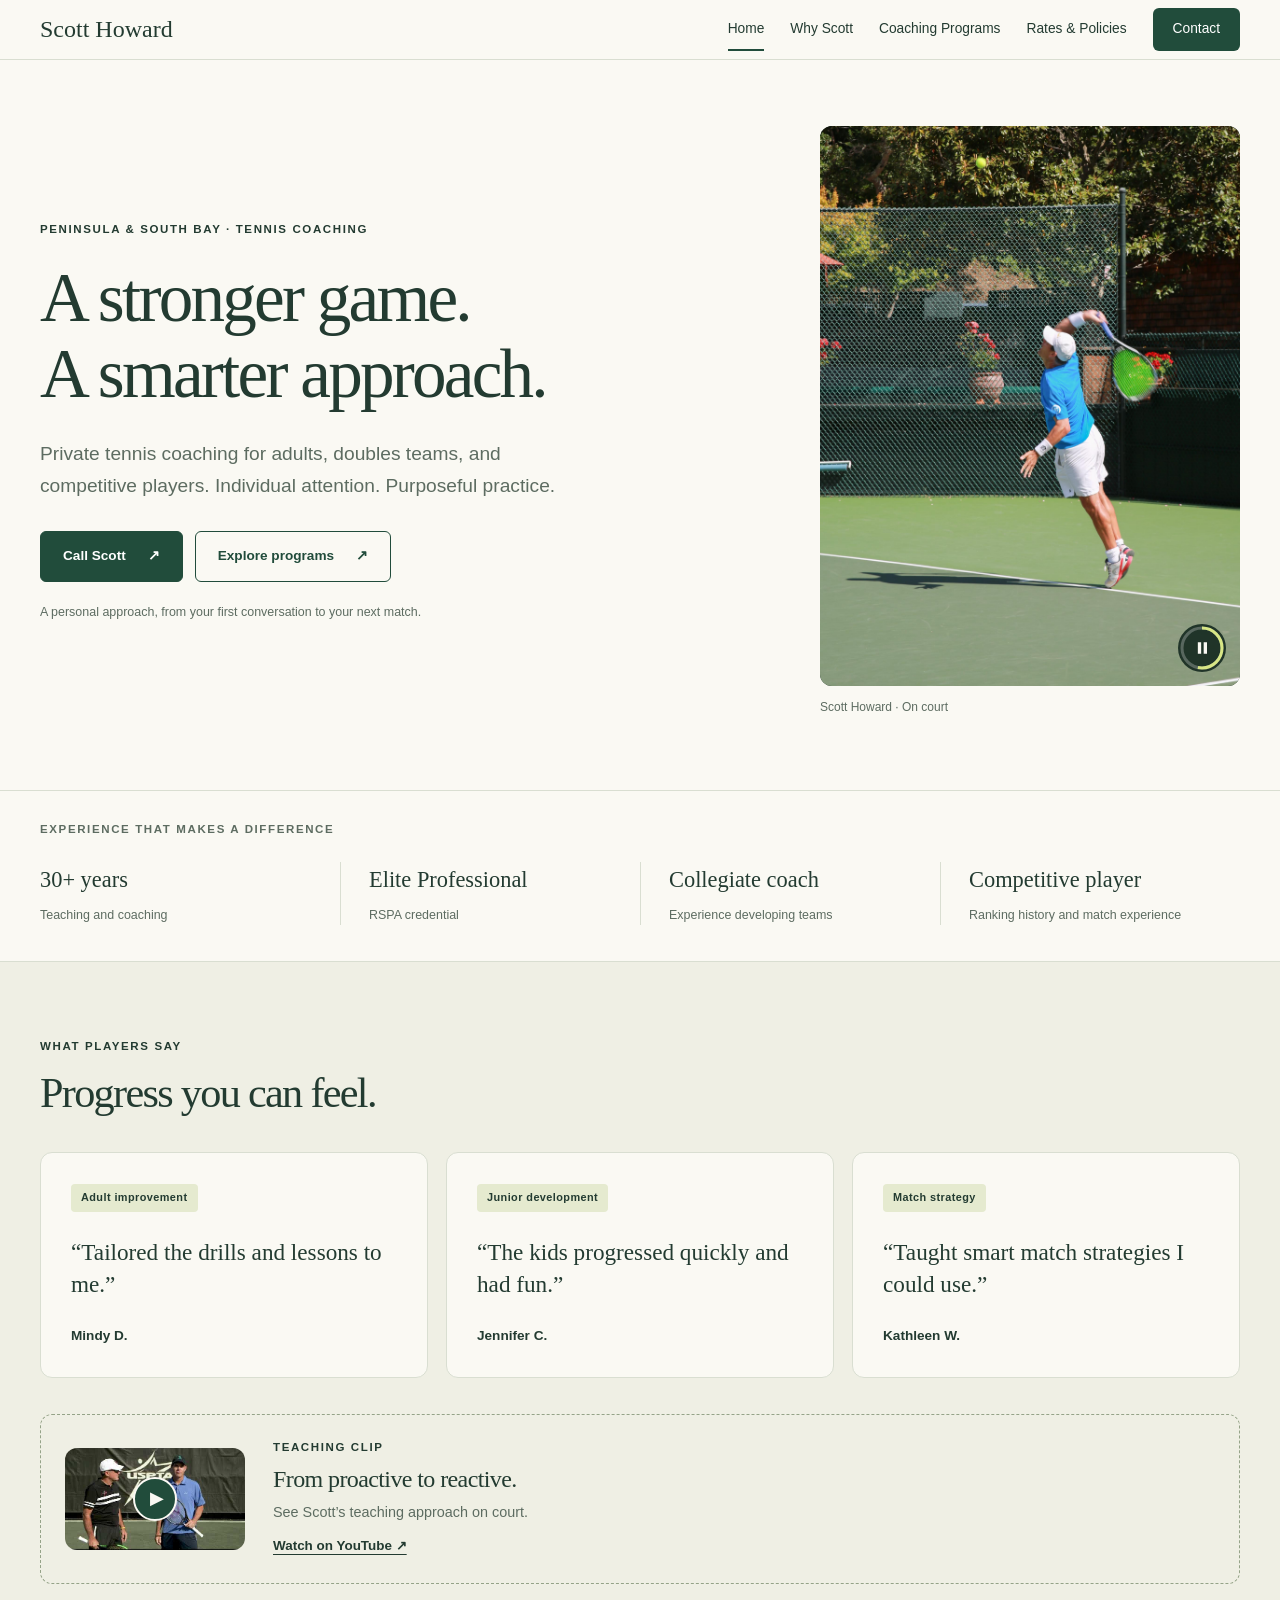
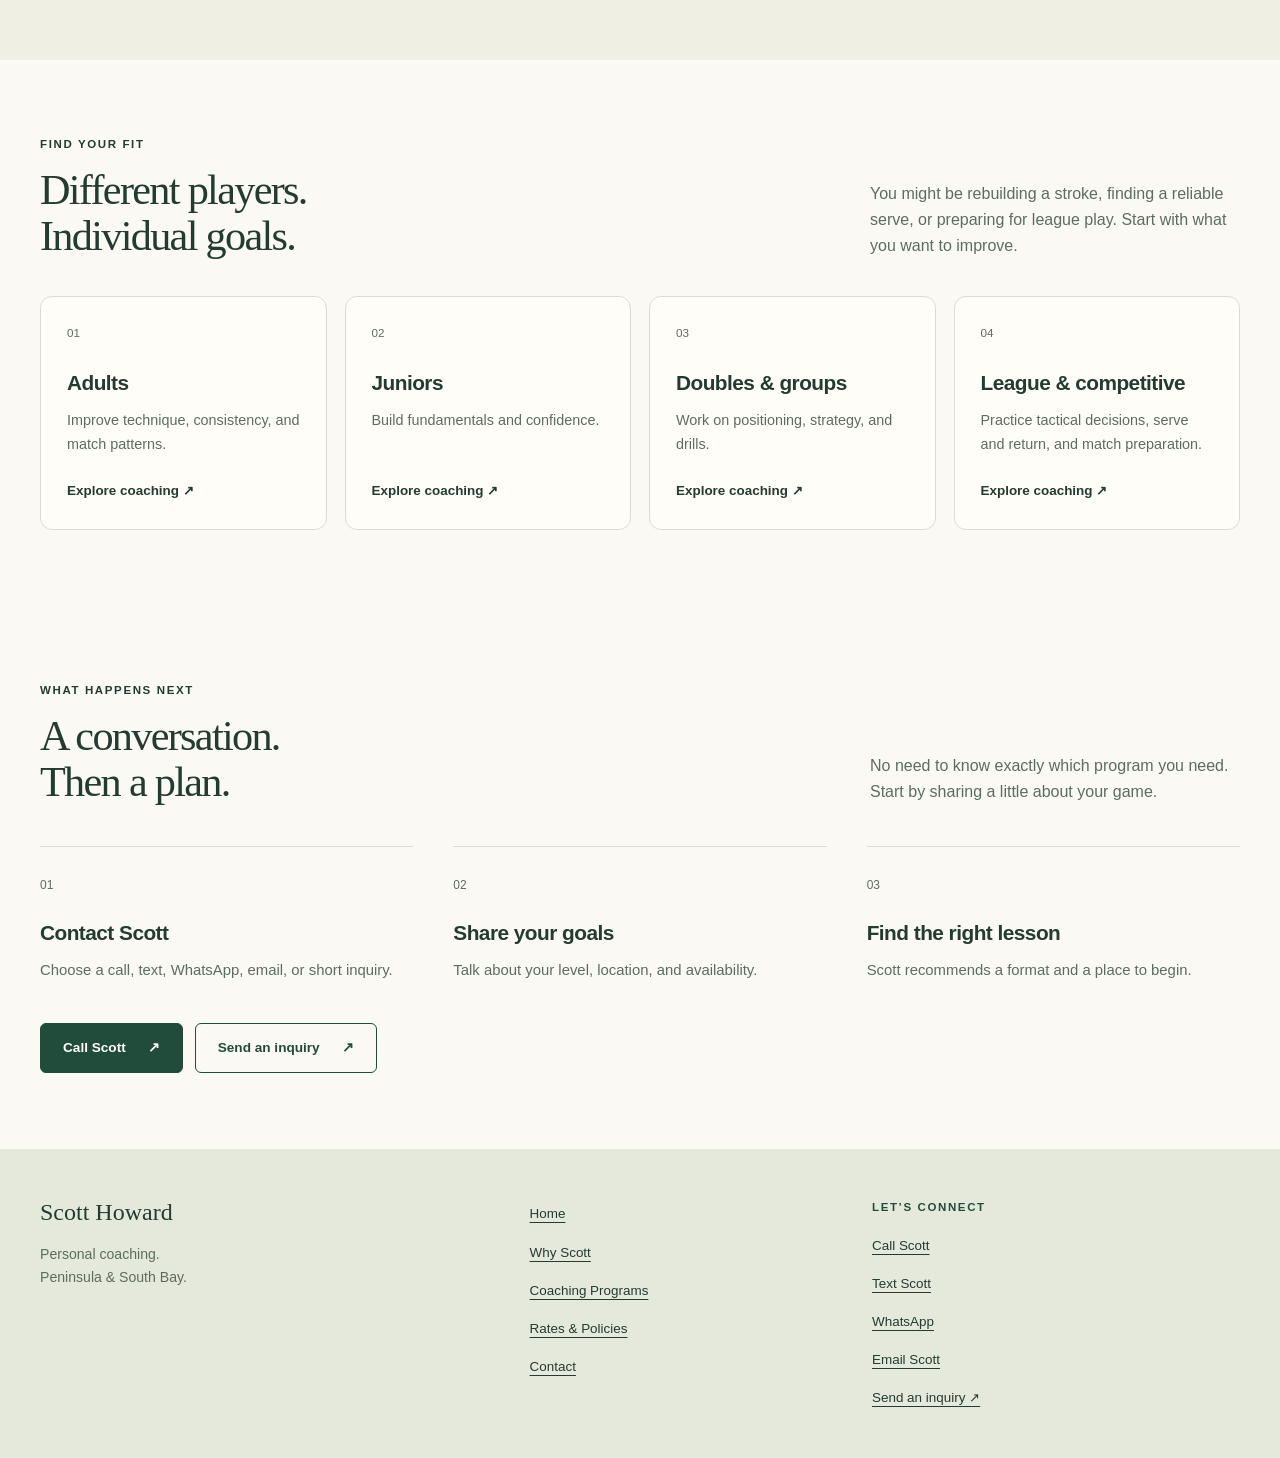
==== commit db818fda: "feat: prepare website for custom-domain launch" ====
--- a/site/index.html
+++ b/site/index.html
@@ -3,9 +3,9 @@
 <head>
   <meta charset="utf-8">
   <meta name="viewport" content="width=device-width, initial-scale=1">
-  <meta name="robots" content="noindex, nofollow">
-  <meta name="description" content="Layout preview for Scott Howard Tennis: personal coaching on the Peninsula and South Bay. Draft content for review.">
-  <title>Home — Scott Howard Tennis · Preview</title>
+  <meta name="description" content="Personal tennis coaching for adults, doubles teams, and competitive players across the Peninsula and South Bay. Contact Scott Howard to discuss your goals.">
+  <title>Home — Scott Howard Tennis</title>
+  <link rel="canonical" href="https://scotthowardtennis.com/">
   <link rel="icon" href="assets/favicon.svg" type="image/svg+xml">
   <link rel="stylesheet" href="assets/css/styles.css">
   <script src="assets/js/analytics.js" defer></script>
@@ -34,7 +34,7 @@
 </figure></div></section>
 <section class="authority-section"><div class="container"><div class="section-heading compact"><p class="eyebrow">Experience that makes a difference</p></div><div class="authority-grid"><div><span class="authority-value">30+ years</span><p>Teaching and coaching</p></div><div><span class="authority-value">Elite Professional</span><p>RSPA credential</p></div><div><span class="authority-value">Collegiate coach</span><p>Experience developing teams</p></div><div><span class="authority-value">Competitive player</span><p>Ranking history and match experience</p></div></div></div></section>
 <section class="section section-tinted"><div class="container"><div class="section-heading"><div><p class="eyebrow">What players say</p><h2>Progress you can feel.</h2></div></div><div class="card-grid testimonial-grid"><figure class="quote-card"><span class="tag">Adult improvement</span><blockquote>“Tailored the drills and lessons to me.”</blockquote><figcaption>Mindy D. </figcaption></figure><figure class="quote-card"><span class="tag">Junior development</span><blockquote>“The kids progressed quickly and had fun.”</blockquote><figcaption>Jennifer C. </figcaption></figure><figure class="quote-card"><span class="tag">Match strategy</span><blockquote>“Taught smart match strategies I could use.”</blockquote><figcaption>Kathleen W. </figcaption></figure></div><section class="video-feature" aria-label="Teaching clip"><div class="video-frame"><a class="video-launch" href="https://www.youtube.com/watch?v=KXY-ha_yjQA" data-video-id="KXY-ha_yjQA" data-video-title="Proactive to reactive — Scott Howard" aria-label="Play Proactive to reactive — Scott Howard"><img src="assets/images/proactive-to-reactive.jpg" alt="" width="480" height="360" loading="lazy"><span class="video-play" aria-hidden="true">▶</span></a></div><div class="video-copy"><p class="eyebrow">Teaching clip</p><h3>From proactive to reactive.</h3><p>See Scott’s teaching approach on court.</p><a class="text-link" href="https://www.youtube.com/watch?v=KXY-ha_yjQA">Watch on YouTube ↗</a></div></section></div></section>
-<section class="section"><div class="container"><div class="section-heading"><div><p class="eyebrow">Find your fit</p><h2>Different players.<br>Individual goals.</h2></div><p>You might be rebuilding a stroke, finding a reliable serve, or preparing for league play. Start with what you want to improve.</p></div><div class="card-grid audience-grid"><a class="audience-card" href="coaching-programs.html#adults"><span class="card-number">01</span><h3>Adults</h3><p>Improve technique, consistency, and match patterns.</p><span class="text-link">Explore coaching <span aria-hidden="true">↗</span></span></a><a class="audience-card" href="coaching-programs.html#juniors"><span class="card-number">02</span><h3>Juniors</h3><p>A proposed program for developing fundamentals and confidence.</p><span class="text-link">Explore coaching <span aria-hidden="true">↗</span></span></a><a class="audience-card" href="coaching-programs.html#doubles-groups"><span class="card-number">03</span><h3>Doubles & groups</h3><p>Work on positioning, strategy, and drills.</p><span class="text-link">Explore coaching <span aria-hidden="true">↗</span></span></a><a class="audience-card" href="coaching-programs.html#competitive"><span class="card-number">04</span><h3>League & competitive</h3><p>Practice tactical decisions, serve and return, and match preparation.</p><span class="text-link">Explore coaching <span aria-hidden="true">↗</span></span></a></div></div></section>
+<section class="section"><div class="container"><div class="section-heading"><div><p class="eyebrow">Find your fit</p><h2>Different players.<br>Individual goals.</h2></div><p>You might be rebuilding a stroke, finding a reliable serve, or preparing for league play. Start with what you want to improve.</p></div><div class="card-grid audience-grid"><a class="audience-card" href="coaching-programs.html#adults"><span class="card-number">01</span><h3>Adults</h3><p>Improve technique, consistency, and match patterns.</p><span class="text-link">Explore coaching <span aria-hidden="true">↗</span></span></a><a class="audience-card" href="coaching-programs.html#juniors"><span class="card-number">02</span><h3>Juniors</h3><p>Build fundamentals and confidence.</p><span class="text-link">Explore coaching <span aria-hidden="true">↗</span></span></a><a class="audience-card" href="coaching-programs.html#doubles-groups"><span class="card-number">03</span><h3>Doubles & groups</h3><p>Work on positioning, strategy, and drills.</p><span class="text-link">Explore coaching <span aria-hidden="true">↗</span></span></a><a class="audience-card" href="coaching-programs.html#competitive"><span class="card-number">04</span><h3>League & competitive</h3><p>Practice tactical decisions, serve and return, and match preparation.</p><span class="text-link">Explore coaching <span aria-hidden="true">↗</span></span></a></div></div></section>
 <section class="section"><div class="container"><div class="section-heading"><div><p class="eyebrow">What happens next</p><h2>A conversation.<br>Then a plan.</h2></div><p>No need to know exactly which program you need. Start by sharing a little about your game.</p></div><ol class="steps"><li><span class="step-number">01</span><h3>Contact Scott</h3><p>Choose a call, text, WhatsApp, email, or short inquiry.</p></li><li><span class="step-number">02</span><h3>Share your goals</h3><p>Talk about your level, location, and availability.</p></li><li><span class="step-number">03</span><h3>Find the right lesson</h3><p>Scott recommends a format and a place to begin.</p></li></ol><div class="button-row"><a class="button" href="tel:+16502813680" data-analytics-method="call">Call Scott<span aria-hidden="true">↗</span></a><a class="button button-secondary" href="contact.html#inquiry">Send an inquiry<span aria-hidden="true">↗</span></a></div></div></section>
 </main>
   <footer class="site-footer"><div class="container"><div class="footer-main"><div><a class="footer-brand" href="index.html">Scott Howard</a><p>Personal coaching.<br>Peninsula & South Bay.</p></div><nav class="footer-nav" aria-label="Footer navigation"><a href="index.html">Home</a><a href="why-scott.html">Why Scott</a><a href="coaching-programs.html">Coaching Programs</a><a href="rates-and-policies.html">Rates & Policies</a><a href="contact.html">Contact</a></nav><div class="footer-contact"><p class="eyebrow">Let’s connect</p><div class="footer-contact-links"><a class="contact-link" href="tel:+16502813680" data-analytics-method="call">Call Scott</a><a class="contact-link" href="sms:+16502813680" data-analytics-method="text">Text Scott</a><a class="contact-link" href="https://wa.me/16502813680?text=Hi%20Scott%2C%20I%27d%20like%20to%20ask%20about%20tennis%20coaching.%20My%20level%2C%20goals%2C%20preferred%20location%2C%20and%20availability%20are%3A" data-analytics-method="whatsapp">WhatsApp</a><a class="contact-link" href="mailto:jscottiehoward61@yahoo.com?subject=Tennis%20coaching%20inquiry" data-analytics-method="email">Email Scott</a><a href="contact.html#inquiry">Send an inquiry ↗</a></div></div></div></div></footer>
--- a/site/assets/css/styles.css
+++ b/site/assets/css/styles.css
@@ -120,7 +120,7 @@
 .audience-card:hover { border-color: var(--green); background: #f4f5e9; }
 .card-number { font-size: .73rem; color: var(--muted); padding-bottom: 30px; }
 .audience-card p { font-size: .9rem; color: var(--muted); margin-top: 14px; margin-bottom: 24px; }
-.text-link { font-size: .84rem; font-weight: 600; }
+.text-link, .competition-details summary { font-size: .84rem; font-weight: 600; }
 .contact-link { display: inline-flex; align-items: center; min-height: 44px; }
 .audience-card .text-link { margin-top: auto; }
 .draft-note { font-size: .8rem; color: var(--draft); margin-top: 20px; }
@@ -171,6 +171,10 @@
 .timeline-item h3 { margin-top: 14px; font-size: 1.6rem; font-family: Georgia, serif; font-weight: 400; }
 .timeline-item p { color: var(--muted); }
 .timeline-item .text-link { display: inline-block; margin-top: 14px; }
+.competition-details { margin-top: 14px; }
+.competition-details summary { color: var(--green); }
+.competition-details .plain-list { margin-top: 12px; }
+.timeline-item p + p { margin-top: 16px; }
 .program-overview { display: grid; grid-template-columns: .9fr 1.1fr; gap: 30px; align-items: start; }
 .program-overview .audience-grid { grid-template-columns: repeat(2, 1fr); }
 .program-overview .audience-card { padding: 22px; }
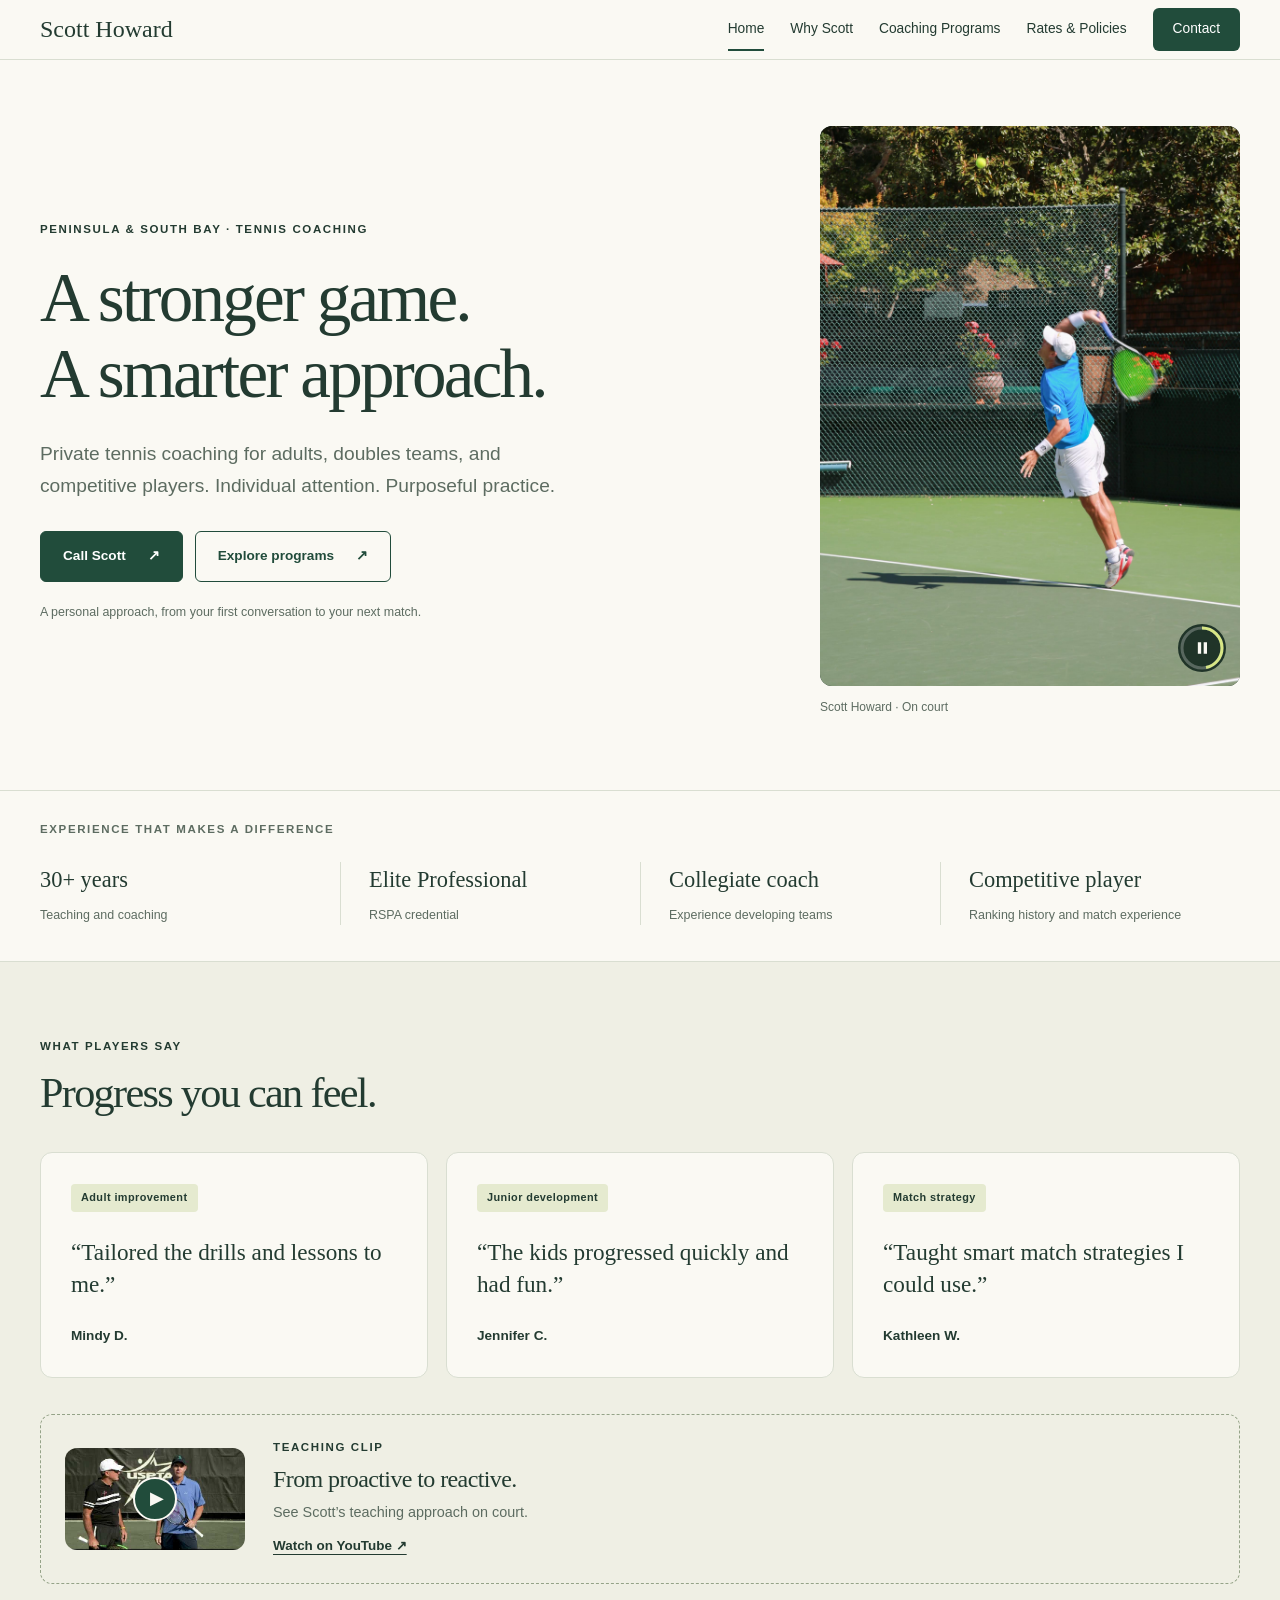
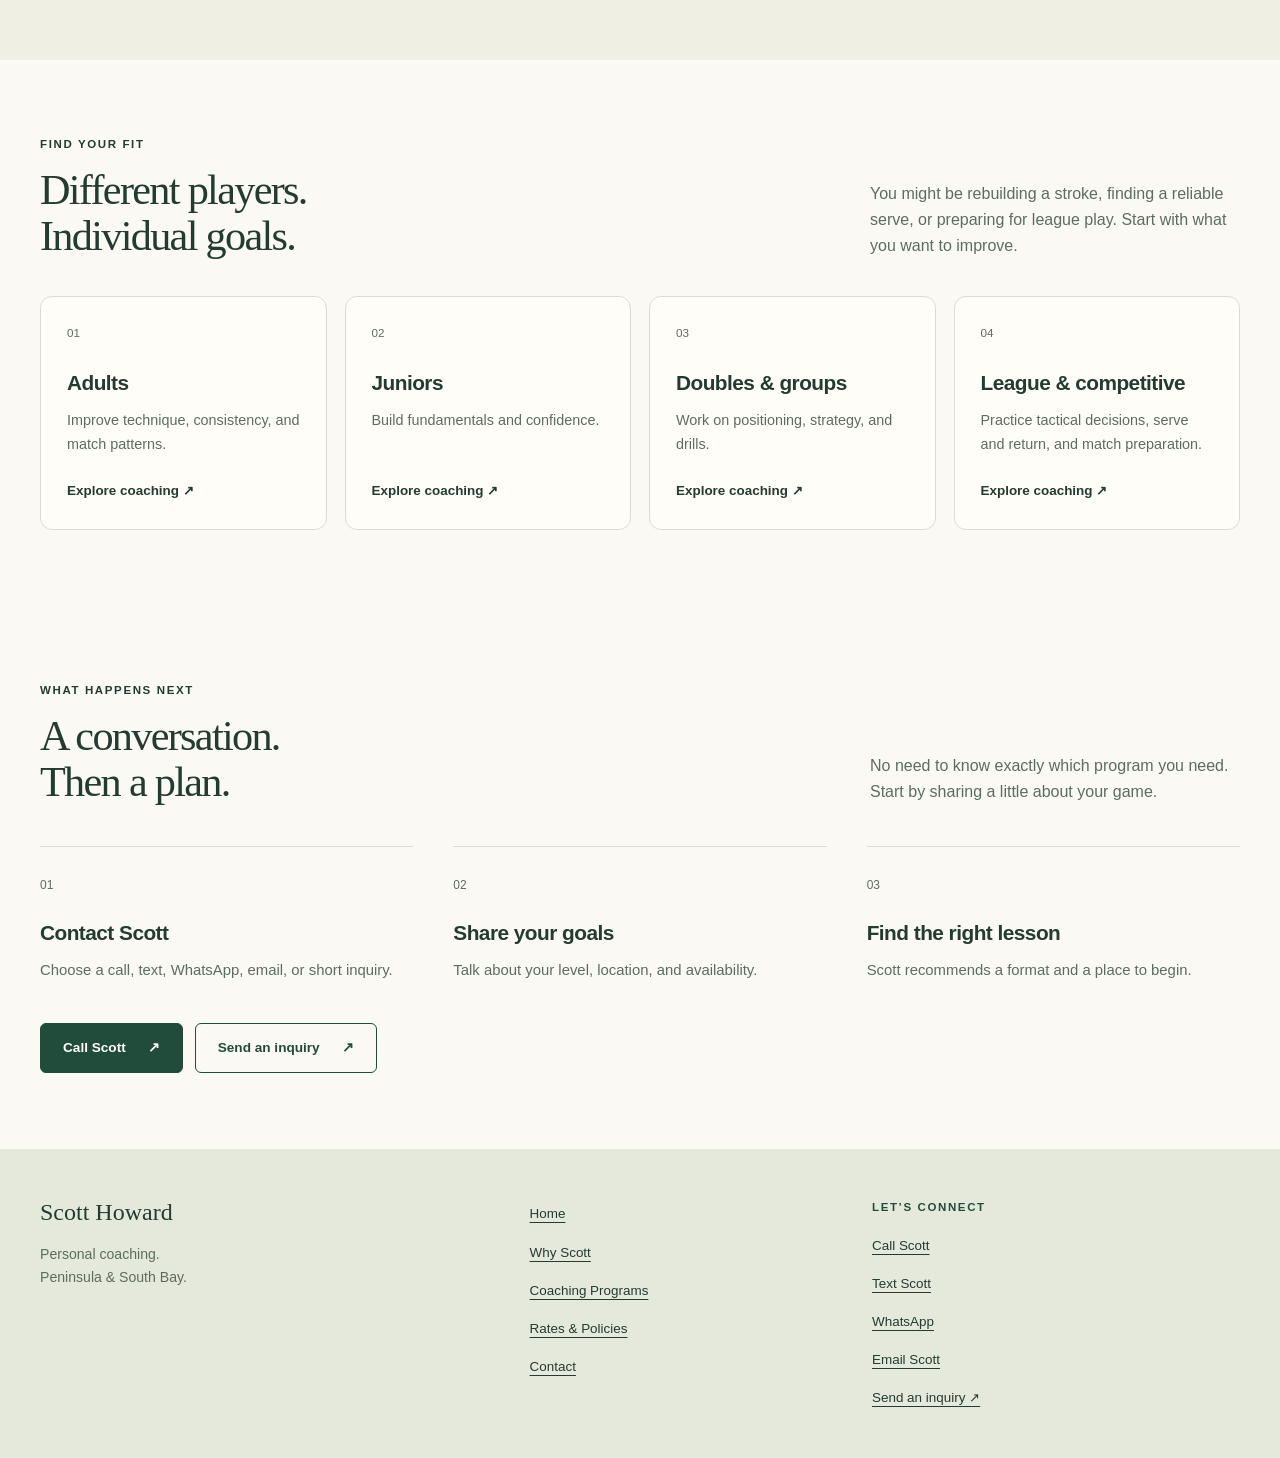
==== commit 0c384b65: "fix: describe serve photos and teaching thumbnails" ====
--- a/site/index.html
+++ b/site/index.html
@@ -17,10 +17,10 @@
   <main id="main">
 <section class="hero"><div class="container hero-grid"><div class="hero-copy"><p class="eyebrow">Peninsula & South Bay · Tennis coaching</p><h1>A stronger game.<br>A smarter approach.</h1><p class="lead">Private tennis coaching for adults, doubles teams, and competitive players. Individual attention. Purposeful practice.</p><div class="button-row"><a class="button" href="tel:+16502813680" data-analytics-method="call">Call Scott<span aria-hidden="true">↗</span></a><a class="button button-secondary" href="coaching-programs.html">Explore programs<span aria-hidden="true">↗</span></a></div><p class="hero-caption">A personal approach, from your first conversation to your next match.</p></div><figure class="photo photo-sequence hero-photo" data-photo-sequence>
   <div class="image-window" role="img" aria-label="Four-photo sequence of Scott Howard’s tennis serve on an outdoor court">
-    <img class="is-active" src="assets/images/serve-1.jpg" alt="" aria-hidden="true" width="1838" height="2400" fetchpriority="high">
-    <img src="assets/images/serve-2.jpg" alt="" aria-hidden="true" width="1640" height="2400">
-    <img src="assets/images/serve-3.jpg" alt="" aria-hidden="true" width="2148" height="2400">
-    <img src="assets/images/serve-4.jpg" alt="" aria-hidden="true" width="2047" height="2400">
+    <img class="is-active" src="assets/images/serve-1.jpg" alt="Scott Howard preparing to swing at the tossed ball during a tennis serve" aria-hidden="true" width="1838" height="2400" fetchpriority="high">
+    <img src="assets/images/serve-2.jpg" alt="Scott Howard swinging his racket upward toward the ball during a tennis serve" aria-hidden="true" width="1640" height="2400">
+    <img src="assets/images/serve-3.jpg" alt="Scott Howard following through across his body after a tennis serve" aria-hidden="true" width="2148" height="2400">
+    <img src="assets/images/serve-4.jpg" alt="Scott Howard landing on his front foot after a tennis serve" aria-hidden="true" width="2047" height="2400">
     <button class="sequence-toggle" type="button" aria-label="Pause photo sequence" hidden>
       <svg class="sequence-ring" viewBox="0 0 48 48" aria-hidden="true">
         <circle class="sequence-ring-track" cx="24" cy="24" r="20"></circle>
@@ -33,7 +33,7 @@
   <figcaption>Scott Howard · On court</figcaption>
 </figure></div></section>
 <section class="authority-section"><div class="container"><div class="section-heading compact"><p class="eyebrow">Experience that makes a difference</p></div><div class="authority-grid"><div><span class="authority-value">30+ years</span><p>Teaching and coaching</p></div><div><span class="authority-value">Elite Professional</span><p>RSPA credential</p></div><div><span class="authority-value">Collegiate coach</span><p>Experience developing teams</p></div><div><span class="authority-value">Competitive player</span><p>Ranking history and match experience</p></div></div></div></section>
-<section class="section section-tinted"><div class="container"><div class="section-heading"><div><p class="eyebrow">What players say</p><h2>Progress you can feel.</h2></div></div><div class="card-grid testimonial-grid"><figure class="quote-card"><span class="tag">Adult improvement</span><blockquote>“Tailored the drills and lessons to me.”</blockquote><figcaption>Mindy D. </figcaption></figure><figure class="quote-card"><span class="tag">Junior development</span><blockquote>“The kids progressed quickly and had fun.”</blockquote><figcaption>Jennifer C. </figcaption></figure><figure class="quote-card"><span class="tag">Match strategy</span><blockquote>“Taught smart match strategies I could use.”</blockquote><figcaption>Kathleen W. </figcaption></figure></div><section class="video-feature" aria-label="Teaching clip"><div class="video-frame"><a class="video-launch" href="https://www.youtube.com/watch?v=KXY-ha_yjQA" data-video-id="KXY-ha_yjQA" data-video-title="Proactive to reactive — Scott Howard" aria-label="Play Proactive to reactive — Scott Howard"><img src="assets/images/proactive-to-reactive.jpg" alt="" width="480" height="360" loading="lazy"><span class="video-play" aria-hidden="true">▶</span></a></div><div class="video-copy"><p class="eyebrow">Teaching clip</p><h3>From proactive to reactive.</h3><p>See Scott’s teaching approach on court.</p><a class="text-link" href="https://www.youtube.com/watch?v=KXY-ha_yjQA">Watch on YouTube ↗</a></div></section></div></section>
+<section class="section section-tinted"><div class="container"><div class="section-heading"><div><p class="eyebrow">What players say</p><h2>Progress you can feel.</h2></div></div><div class="card-grid testimonial-grid"><figure class="quote-card"><span class="tag">Adult improvement</span><blockquote>“Tailored the drills and lessons to me.”</blockquote><figcaption>Mindy D. </figcaption></figure><figure class="quote-card"><span class="tag">Junior development</span><blockquote>“The kids progressed quickly and had fun.”</blockquote><figcaption>Jennifer C. </figcaption></figure><figure class="quote-card"><span class="tag">Match strategy</span><blockquote>“Taught smart match strategies I could use.”</blockquote><figcaption>Kathleen W. </figcaption></figure></div><section class="video-feature" aria-label="Teaching clip"><div class="video-frame"><a class="video-launch" href="https://www.youtube.com/watch?v=KXY-ha_yjQA" data-video-id="KXY-ha_yjQA" data-video-title="Proactive to reactive — Scott Howard" aria-label="Play Proactive to reactive — Scott Howard"><img src="assets/images/proactive-to-reactive.jpg" alt="Scott Howard with a fellow instructor in the Proactive to reactive tennis teaching video" width="480" height="360" loading="lazy"><span class="video-play" aria-hidden="true">▶</span></a></div><div class="video-copy"><p class="eyebrow">Teaching clip</p><h3>From proactive to reactive.</h3><p>See Scott’s teaching approach on court.</p><a class="text-link" href="https://www.youtube.com/watch?v=KXY-ha_yjQA">Watch on YouTube ↗</a></div></section></div></section>
 <section class="section"><div class="container"><div class="section-heading"><div><p class="eyebrow">Find your fit</p><h2>Different players.<br>Individual goals.</h2></div><p>You might be rebuilding a stroke, finding a reliable serve, or preparing for league play. Start with what you want to improve.</p></div><div class="card-grid audience-grid"><a class="audience-card" href="coaching-programs.html#adults"><span class="card-number">01</span><h3>Adults</h3><p>Improve technique, consistency, and match patterns.</p><span class="text-link">Explore coaching <span aria-hidden="true">↗</span></span></a><a class="audience-card" href="coaching-programs.html#juniors"><span class="card-number">02</span><h3>Juniors</h3><p>Build fundamentals and confidence.</p><span class="text-link">Explore coaching <span aria-hidden="true">↗</span></span></a><a class="audience-card" href="coaching-programs.html#doubles-groups"><span class="card-number">03</span><h3>Doubles & groups</h3><p>Work on positioning, strategy, and drills.</p><span class="text-link">Explore coaching <span aria-hidden="true">↗</span></span></a><a class="audience-card" href="coaching-programs.html#competitive"><span class="card-number">04</span><h3>League & competitive</h3><p>Practice tactical decisions, serve and return, and match preparation.</p><span class="text-link">Explore coaching <span aria-hidden="true">↗</span></span></a></div></div></section>
 <section class="section"><div class="container"><div class="section-heading"><div><p class="eyebrow">What happens next</p><h2>A conversation.<br>Then a plan.</h2></div><p>No need to know exactly which program you need. Start by sharing a little about your game.</p></div><ol class="steps"><li><span class="step-number">01</span><h3>Contact Scott</h3><p>Choose a call, text, WhatsApp, email, or short inquiry.</p></li><li><span class="step-number">02</span><h3>Share your goals</h3><p>Talk about your level, location, and availability.</p></li><li><span class="step-number">03</span><h3>Find the right lesson</h3><p>Scott recommends a format and a place to begin.</p></li></ol><div class="button-row"><a class="button" href="tel:+16502813680" data-analytics-method="call">Call Scott<span aria-hidden="true">↗</span></a><a class="button button-secondary" href="contact.html#inquiry">Send an inquiry<span aria-hidden="true">↗</span></a></div></div></section>
 </main>
